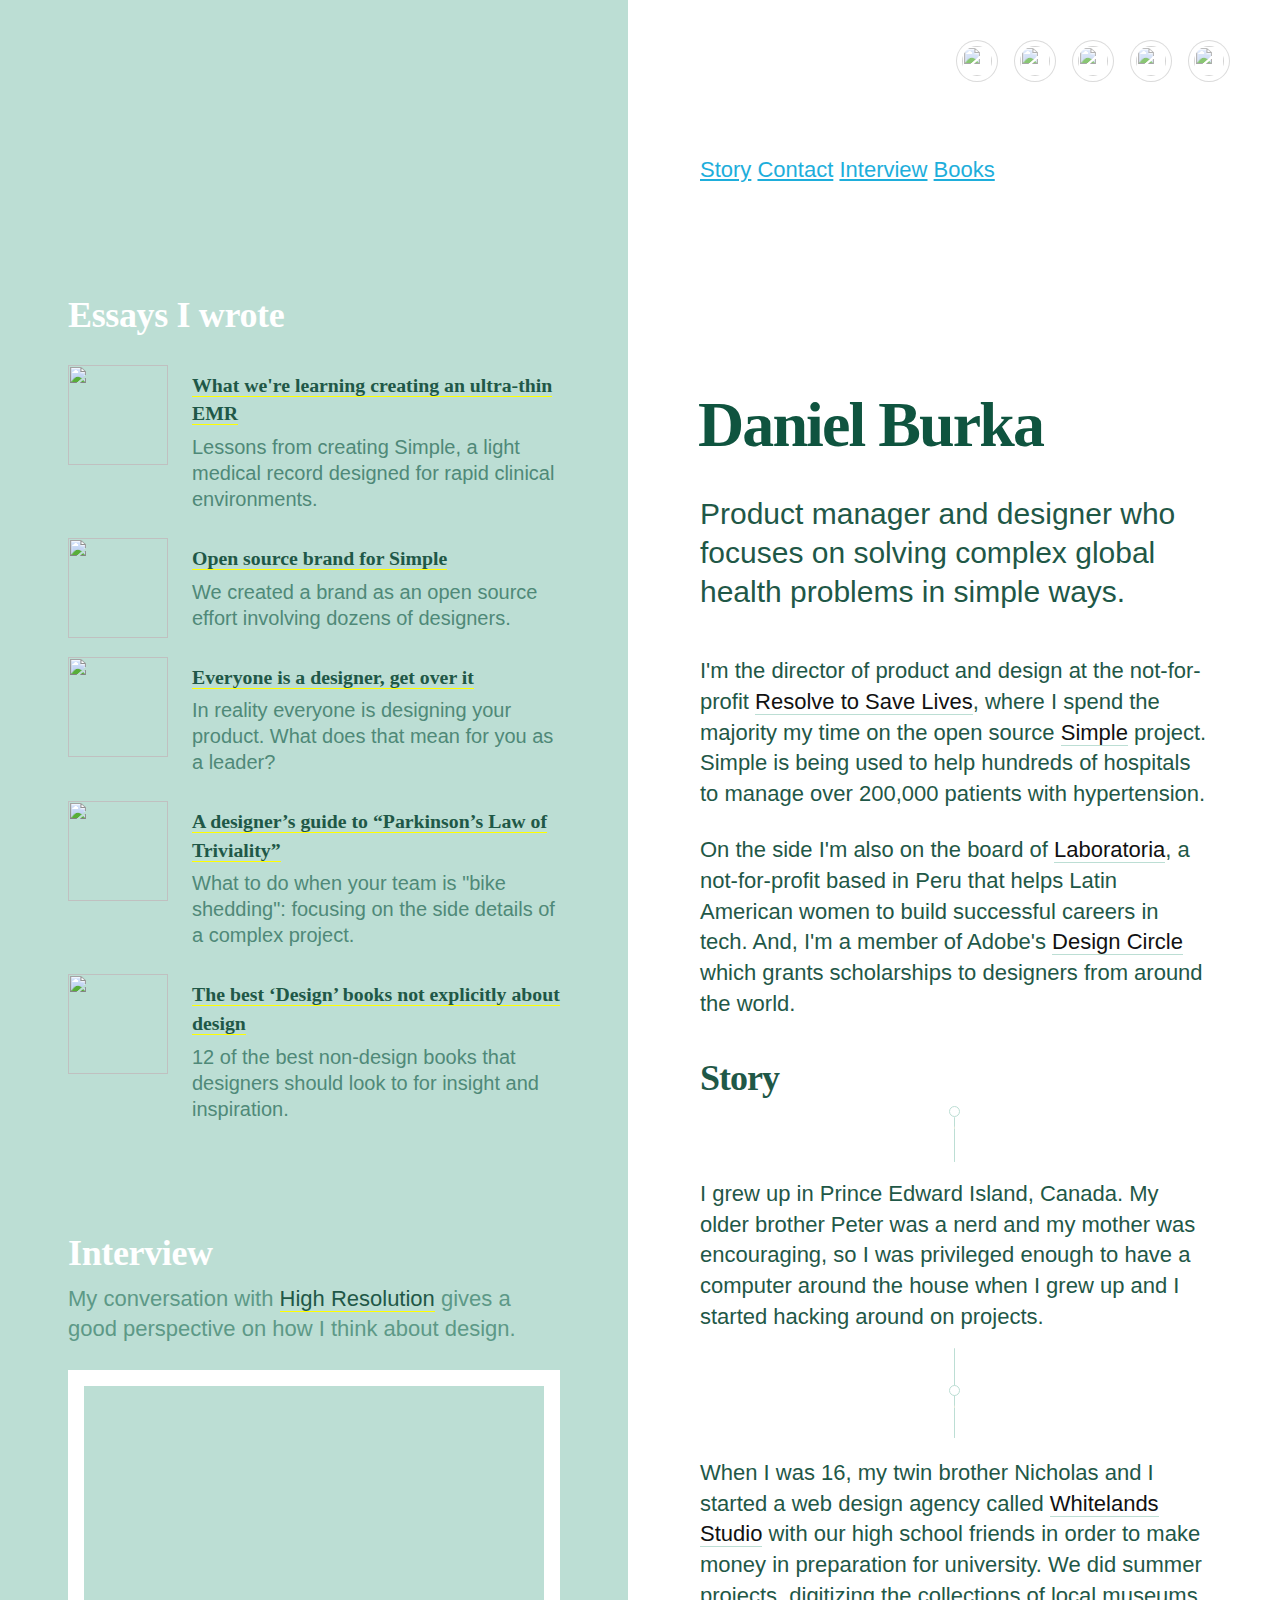
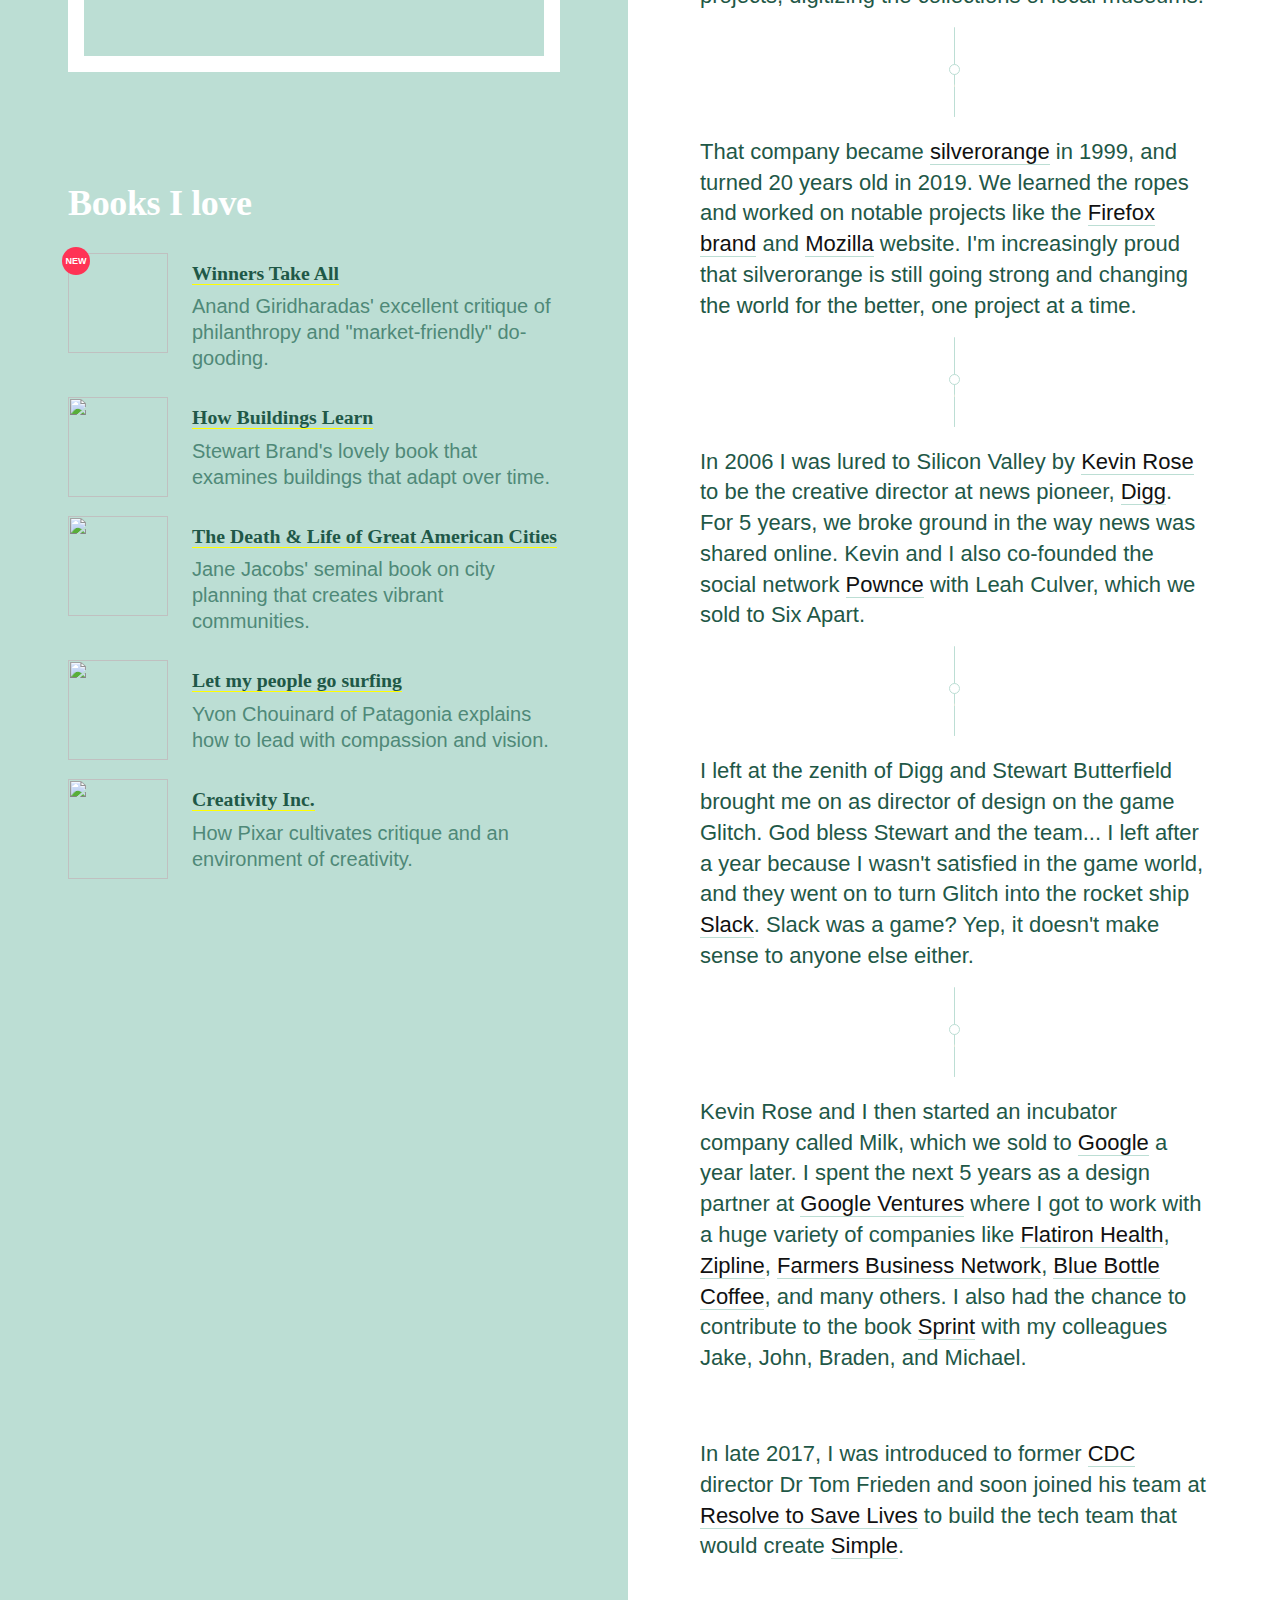
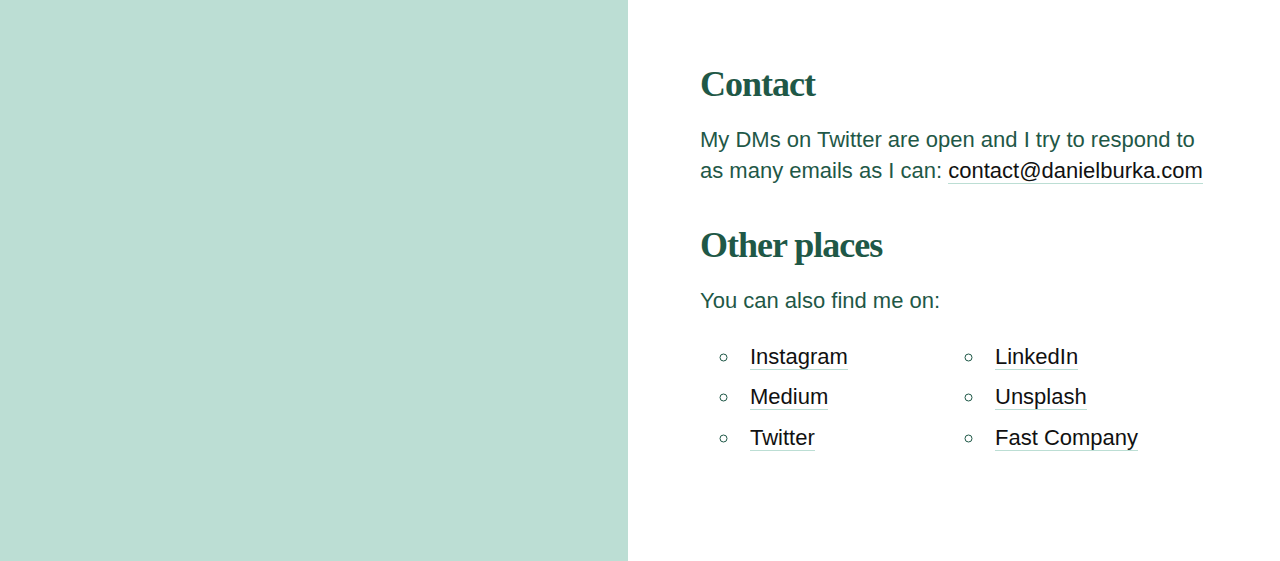
==== index.html @ e0f68275 "Site updated to 03d37ec" ====
<!doctype html>
<html>
<head>
  <!-- Google Analytics
  –––––––––––––––––––––––––––––––––––––––––––––––––– -->

  <!-- Basic Page Needs
  –––––––––––––––––––––––––––––––––––––––––––––––––– -->
  <meta charset="utf-8">
  <!-- Use the title from a page's frontmatter if it has one -->
  <title>Daniel Burka</title>
  <meta name="description" content="Daniel is a product manager and designer who focuses on solving complex global health problems in simple ways.">
  <meta name="author" content="Daniel Burka">

  <!-- Browser/Mobile Specific Metas
  –––––––––––––––––––––––––––––––––––––––––––––––––– -->
  <meta http-equiv="x-ua-compatible" content="ie=edge">
  <meta name="viewport" content="width=device-width, initial-scale=1">

  <!-- Open Graph Metas
  –––––––––––––––––––––––––––––––––––––––––––––––––– -->
  <meta property="og:url"                content="http://www.danielburka.com" />
  <meta property="og:type"               content="article" />
  <meta property="og:title"              content="Daniel Burka" />
  <meta property="og:description"        content="Daniel is a product manager and designer who focuses on solving complex global health problems in simple ways." />
  <meta property="og:image"              content="https://danielburka.com/images/social.jpg" />

  <!-- CSS
  –––––––––––––––––––––––––––––––––––––––––––––––––– -->
  <link href="stylesheets/site.css" rel="stylesheet" />

  <!-- FONT
  –––––––––––––––––––––––––––––––––––––––––––––––––– -->
  
  <!-- JS
  –––––––––––––––––––––––––––––––––––––––––––––––––– -->
  <!-- <script src="javascripts/site.js"></script> -->

  <!-- Favicon
  –––––––––––––––––––––––––––––––––––––––––––––––––– -->
  <link rel="icon" type="image/png" href="images/favicon.png">

</head>
<body>
<div class="wrapper">
    <div class="half">
        <div class="contents">
            
            <nav>
                <a href="#story" style="width: 220px;">Story</a>
                <a href="#contact" style="width: 310px;">Contact</a>
                <a href="#interview" style="width: 220px;">Interview</a>
                <a href="#books" style="width: 130px;">Books</a>
            </nav>
            
            <h1>Daniel Burka</h1>
            
            <p class="intro">Product manager and designer who focuses on solving complex global health problems in simple ways.</p>
            
            <p>I'm the director of product and design at the not-for-profit <a href="http://resolvetosavelives.org">Resolve to Save Lives</a>, where I spend the majority my time on the open source <a href="http://simple.org">Simple</a> project. Simple is being used to help hundreds of hospitals to manage over 200,000 patients with hypertension.</p>
            
            <p>On the side I'm also on the board of <a href="https://www.laboratoria.la/en">Laboratoria</a>, a not-for-profit based in Peru that helps Latin American women to build successful careers in tech. And, I'm a member of Adobe's <a href="https://xd.adobe.com/ideas/design-circle/">Design Circle</a> which grants scholarships to designers from around the world.</p>
            
            <h2 id="story">Story</h2>
            <p class="story first">I grew up in Prince Edward Island, Canada. My older brother Peter was a nerd and my mother was encouraging, so I was privileged enough to have a computer around the house when I grew up and I started hacking around on projects.</p>
            
            <p class="story">When I was 16, my twin brother Nicholas and I started a web design agency called <a href="http://whitelands.com">Whitelands Studio</a> with our high school friends in order to make money in preparation for university. We did summer projects, digitizing the collections of local museums.</p>
            
            <p class="story">That company became <a href="http://">silverorange</a> in 1999, and turned 20 years old in 2019. We learned the ropes and worked on notable projects like the <a href="https://hicksdesign.co.uk/journal/branding-firefox">Firefox brand</a> and <a href="http://mozilla.org">Mozilla</a> website. I'm increasingly proud that silverorange is still going strong and changing the world for the better, one project at a time.</p>

            <p class="story">In 2006 I was lured to Silicon Valley by <a href="http://kevinrose.com">Kevin Rose</a> to be the creative director at news pioneer, <a href="http://digg.com">Digg</a>. For 5 years, we broke ground in the way news was shared online. Kevin and I also co-founded the social network <a href="https://en.wikipedia.org/wiki/Pownce">Pownce</a> with Leah Culver, which we sold to Six Apart.</p>
            
            <p class="story">I left at the zenith of Digg and Stewart Butterfield brought me on as director of design on the game Glitch. God bless Stewart and the team... I left after a year because I wasn't satisfied in the game world, and they went on to turn Glitch into the rocket ship <a href="http://slack.com">Slack</a>. Slack was a game? Yep, it doesn't make sense to anyone else either.</p>
            
            <p class="story">Kevin Rose and I then started an incubator company called Milk, which we sold to <a href="http://google.com">Google</a> a year later. I spent the next 5 years as a design partner at <a href="http://gv.com">Google Ventures</a> where I got to work with a huge variety of companies like <a href="http://flatiron.com">Flatiron Health</a>, <a href="http://flyzipline.com">Zipline</a>, <a href="http://farmersbuisnessnetwork.com">Farmers Business Network</a>, <a href="http://bluebottle.com">Blue Bottle Coffee</a>, and many others. I also had the chance to contribute to the book <a href="https://www.amazon.com/Sprint-Solve-Problems-Test-Ideas/dp/1442397683">Sprint</a> with my colleagues Jake, John, Braden, and Michael.</p>
            
            <p>In late 2017, I was introduced to former <a href="http://cdc.gov">CDC</a> director Dr Tom Frieden and soon joined his team at <a href="http://resolvetosavelives.org">Resolve to Save Lives</a> to build the tech team that would create <a href="http://simple.org">Simple</a>.</p>
            
            <h2 id="contact">Contact</h2>
            <p>My DMs on Twitter are open and I try to respond to as many emails as I can: <a href="mailto:contact@danielburka.com">contact@danielburka.com</a></p>
            
            <h2 id="links">Other places</h2>
            <p>You can also find me on:</p>
            <ul style="column-count: 2;">
                <li><a href="http://instagram.com/dburka">Instagram</a></li>
                <li><a href="http://medium.com/@dburka">Medium</a></li>
                <li><a href="http://twitter.com/dburka">Twitter</a></li>
                <li><a href="https://www.linkedin.com/in/dburka/">LinkedIn</a></li>
                <li><a href="https://unsplash.com/@dburka">Unsplash</a></li>
                <li><a href="https://www.fastcompany.com/user/daniel-burka">Fast Company</a></li>
            </ul>
            
            <footer>
                <a href="http://twitter.com/dburka"><img src="images/twitter.png"></a>
                <a href="http://medium.com/@dburka"><img src="images/medium.png"></a>
                <a href="http://instagram.com/dburka"><img src="images/instagram.png"></a>
                <a href="mailto:contact@danielburka.com"><img src="images/email.png"></a>
                <a href="https://www.linkedin.com/in/dburka/"><img src="images/linkedin.png"></a>
            </footer>
        </div>
    </div>
    <div class="feature">
        <div class="feature-contents">
            <h3 id="essays">Essays I wrote</h3>
            <div class="reading">
                <a href="https://medium.com/simple-dot-org/what-we-are-learning-by-creating-an-ultra-thin-emr-d178e6bbdbd4">
                    <img src="images/reading-emr.jpg">
                    <strong>What we're learning creating an ultra-thin EMR</strong>
                    <span>Lessons from creating Simple, a light medical record designed for rapid clinical environments.</span>
                </a>
            </div>
            <div class="reading">
                <a href="https://medium.com/simple-dot-org/open-source-brand-design-for-simple-474f03a7fc15">
                    <img src="images/reading-simple-brand.jpg">
                    <strong>Open source brand for Simple</strong>
                    <span>We created a brand as an open source effort involving dozens of designers.</span>
                </a>
            </div>

            <div class="reading">
                <a href="https://library.gv.com/everyone-is-a-designer-get-over-it-501cc9a2f434?source=friends_link&sk=e4725d6d0e20da6e436920803e6ce214">
                    <img src="images/reading-everyone.jpg">
                    <strong>Everyone is a designer, get over it</strong>
                    <span>In reality everyone is designing your product. What does that mean for you as a leader?</span>
                </a>
            </div>
            
            <div class="reading">
                <a href="https://library.gv.com/a-designers-guide-to-parkinson-s-law-of-triviality-86484cb79526?source=friends_link&sk=04ee8b56d7b4cb466e88f0e4a78e2c65">
                    <img src="images/reading-parkinsons.jpg">
                    <strong>A designer’s guide to &ldquo;Parkinson’s Law of Triviality&rdquo;</strong>
                    <span>What to do when your team is "bike shedding": focusing on the side details of a complex project.</span>
                </a>
            </div>
            
            <div class="reading">
                <a href="https://medium.com/google-design/the-best-design-books-that-arent-explicitly-about-design-74fc96ce115e?source=friends_link&sk=406a8a8231e8090c2299e75dc10a70c0">
                    <img src="images/reading-books.jpg">
                    <strong>The best ‘Design’ books not explicitly about design</strong>
                    <span>12 of the best non-design books that designers should look to for insight and inspiration.</span>
                </a>
            </div>
            
            <h3 id="interview">Interview</h3>
            <p>My conversation with <a href="https://www.highresolution.design/">High Resolution</a> gives a good perspective on how I think about design.</p>
            <div class="videoWrapper">
            <iframe style="width: 100%;" src="https://www.youtube.com/embed/TeE6Tx_nO94" frameborder="0" allow="accelerometer; autoplay; encrypted-media; gyroscope; picture-in-picture" allowfullscreen></iframe>
            </div>
            
            <h3 id="books">Books I love</h3>
            
            <div class="reading">
                <a href="https://www.penguinrandomhouse.com/books/539747/winners-take-all-by-anand-giridharadas/">
                    <img src="images/reading-winners.jpg">
                    <strong>Winners Take All</strong>
                    <span>Anand Giridharadas' excellent critique of philanthropy and "market-friendly" do-gooding.</span>
                </a>
                <div class="new">NEW</div>
            </div>
            
            <div class="reading">
                <a href="https://en.wikipedia.org/wiki/How_Buildings_Learn">
                    <img src="images/reading-buildings.jpg">
                    <strong>How Buildings Learn</strong>
                    <span>Stewart Brand's lovely book that examines buildings that adapt over time.</span>
                </a>
            </div>
            
            <div class="reading">
                <a href="https://en.wikipedia.org/wiki/The_Death_and_Life_of_Great_American_Cities">
                    <img src="images/reading-cities.jpg">
                    <strong>The Death &amp; Life of Great American Cities</strong>
                    <span>Jane Jacobs' seminal book on city planning that creates vibrant communities.</span>
                </a>
            </div>
            
            <div class="reading">
                <a href="https://www.patagonia.com/product/let-my-people-go-surfing-revised-paperback-book/BK067.html">
                    <img src="images/reading-surfing.jpg">
                    <strong>Let my people go surfing</strong>
                    <span>Yvon Chouinard of Patagonia explains how to lead with compassion and vision.</span>
                </a>
            </div>
            
            <div class="reading">
                <a href="http://www.creativityincbook.com/about/">
                    <img src="images/reading-creativity.jpg">
                    <strong>Creativity Inc.</strong>
                    <span>How Pixar cultivates critique and an environment of creativity.</span>
                </a>
            </div>
            
        </div>
    </div>
</div>
</body>
</html>
---- stylesheets/site.css ----
@charset "UTF-8";
/*! normalize.css v3.0.2 | MIT License | git.io/normalize */
/**
 * 1. Set default font family to sans-serif.
 * 2. Prevent iOS text size adjust after orientation change, without disabling
 *    user zoom.
 */
html {
  font-family: sans-serif;
  /* 1 */
  -ms-text-size-adjust: 100%;
  /* 2 */
  -webkit-text-size-adjust: 100%;
  /* 2 */ }

/**
 * Remove default margin.
 */
body {
  margin: 0; }

/* HTML5 display definitions
   ========================================================================== */
/**
 * Correct `block` display not defined for any HTML5 element in IE 8/9.
 * Correct `block` display not defined for `details` or `summary` in IE 10/11
 * and Firefox.
 * Correct `block` display not defined for `main` in IE 11.
 */
article,
aside,
details,
figcaption,
figure,
footer,
header,
hgroup,
main,
menu,
nav,
section,
summary {
  display: block; }

/**
 * 1. Correct `inline-block` display not defined in IE 8/9.
 * 2. Normalize vertical alignment of `progress` in Chrome, Firefox, and Opera.
 */
audio,
canvas,
progress,
video {
  display: inline-block;
  /* 1 */
  vertical-align: baseline;
  /* 2 */ }

/**
 * Prevent modern browsers from displaying `audio` without controls.
 * Remove excess height in iOS 5 devices.
 */
audio:not([controls]) {
  display: none;
  height: 0; }

/**
 * Address `[hidden]` styling not present in IE 8/9/10.
 * Hide the `template` element in IE 8/9/11, Safari, and Firefox < 22.
 */
[hidden],
template {
  display: none; }

/* Links
   ========================================================================== */
/**
 * Remove the gray background color from active links in IE 10.
 */
a {
  background-color: transparent; }

/**
 * Improve readability when focused and also mouse hovered in all browsers.
 */
a:active,
a:hover {
  outline: 0; }

/* Text-level semantics
   ========================================================================== */
/**
 * Address styling not present in IE 8/9/10/11, Safari, and Chrome.
 */
abbr[title] {
  border-bottom: 1px dotted; }

/**
 * Address style set to `bolder` in Firefox 4+, Safari, and Chrome.
 */
b,
strong {
  font-weight: bold; }

/**
 * Address styling not present in Safari and Chrome.
 */
dfn {
  font-style: italic; }

/**
 * Address variable `h1` font-size and margin within `section` and `article`
 * contexts in Firefox 4+, Safari, and Chrome.
 */
h1 {
  font-size: 2em;
  margin: 0.67em 0; }

/**
 * Address styling not present in IE 8/9.
 */
mark {
  background: #ff0;
  color: #000; }

/**
 * Address inconsistent and variable font size in all browsers.
 */
small {
  font-size: 80%; }

/**
 * Prevent `sub` and `sup` affecting `line-height` in all browsers.
 */
sub,
sup {
  font-size: 75%;
  line-height: 0;
  position: relative;
  vertical-align: baseline; }

sup {
  top: -0.5em; }

sub {
  bottom: -0.25em; }

/* Embedded content
   ========================================================================== */
/**
 * Remove border when inside `a` element in IE 8/9/10.
 */
img {
  border: 0; }

/**
 * Correct overflow not hidden in IE 9/10/11.
 */
svg:not(:root) {
  overflow: hidden; }

/* Grouping content
   ========================================================================== */
/**
 * Address margin not present in IE 8/9 and Safari.
 */
figure {
  margin: 1em 40px; }

/**
 * Address differences between Firefox and other browsers.
 */
hr {
  -webkit-box-sizing: content-box;
          box-sizing: content-box;
  height: 0; }

/**
 * Contain overflow in all browsers.
 */
pre {
  overflow: auto; }

/**
 * Address odd `em`-unit font size rendering in all browsers.
 */
code,
kbd,
pre,
samp {
  font-family: monospace, monospace;
  font-size: 1em; }

/* Forms
   ========================================================================== */
/**
 * Known limitation: by default, Chrome and Safari on OS X allow very limited
 * styling of `select`, unless a `border` property is set.
 */
/**
 * 1. Correct color not being inherited.
 *    Known issue: affects color of disabled elements.
 * 2. Correct font properties not being inherited.
 * 3. Address margins set differently in Firefox 4+, Safari, and Chrome.
 */
button,
input,
optgroup,
select,
textarea {
  color: inherit;
  /* 1 */
  font: inherit;
  /* 2 */
  margin: 0;
  /* 3 */ }

/**
 * Address `overflow` set to `hidden` in IE 8/9/10/11.
 */
button {
  overflow: visible; }

/**
 * Address inconsistent `text-transform` inheritance for `button` and `select`.
 * All other form control elements do not inherit `text-transform` values.
 * Correct `button` style inheritance in Firefox, IE 8/9/10/11, and Opera.
 * Correct `select` style inheritance in Firefox.
 */
button,
select {
  text-transform: none; }

/**
 * 1. Avoid the WebKit bug in Android 4.0.* where (2) destroys native `audio`
 *    and `video` controls.
 * 2. Correct inability to style clickable `input` types in iOS.
 * 3. Improve usability and consistency of cursor style between image-type
 *    `input` and others.
 */
button,
html input[type="button"],
input[type="reset"],
input[type="submit"] {
  -webkit-appearance: button;
  /* 2 */
  cursor: pointer;
  /* 3 */ }

/**
 * Re-set default cursor for disabled elements.
 */
button[disabled],
html input[disabled] {
  cursor: default; }

/**
 * Remove inner padding and border in Firefox 4+.
 */
button::-moz-focus-inner,
input::-moz-focus-inner {
  border: 0;
  padding: 0; }

/**
 * Address Firefox 4+ setting `line-height` on `input` using `!important` in
 * the UA stylesheet.
 */
input {
  line-height: normal; }

/**
 * It's recommended that you don't attempt to style these elements.
 * Firefox's implementation doesn't respect box-sizing, padding, or width.
 *
 * 1. Address box sizing set to `content-box` in IE 8/9/10.
 * 2. Remove excess padding in IE 8/9/10.
 */
input[type="checkbox"],
input[type="radio"] {
  -webkit-box-sizing: border-box;
          box-sizing: border-box;
  /* 1 */
  padding: 0;
  /* 2 */ }

/**
 * Fix the cursor style for Chrome's increment/decrement buttons. For certain
 * `font-size` values of the `input`, it causes the cursor style of the
 * decrement button to change from `default` to `text`.
 */
input[type="number"]::-webkit-inner-spin-button,
input[type="number"]::-webkit-outer-spin-button {
  height: auto; }

/**
 * 1. Address `appearance` set to `searchfield` in Safari and Chrome.
 * 2. Address `box-sizing` set to `border-box` in Safari and Chrome
 *    (include `-moz` to future-proof).
 */
input[type="search"] {
  -webkit-appearance: textfield;
  /* 1 */
  -webkit-box-sizing: content-box;
  /* 2 */
  box-sizing: content-box; }

/**
 * Remove inner padding and search cancel button in Safari and Chrome on OS X.
 * Safari (but not Chrome) clips the cancel button when the search input has
 * padding (and `textfield` appearance).
 */
input[type="search"]::-webkit-search-cancel-button,
input[type="search"]::-webkit-search-decoration {
  -webkit-appearance: none; }

/**
 * Define consistent border, margin, and padding.
 */
fieldset {
  border: 1px solid #c0c0c0;
  margin: 0 2px;
  padding: 0.35em 0.625em 0.75em; }

/**
 * 1. Correct `color` not being inherited in IE 8/9/10/11.
 * 2. Remove padding so people aren't caught out if they zero out fieldsets.
 */
legend {
  border: 0;
  /* 1 */
  padding: 0;
  /* 2 */ }

/**
 * Remove default vertical scrollbar in IE 8/9/10/11.
 */
textarea {
  overflow: auto; }

/**
 * Don't inherit the `font-weight` (applied by a rule above).
 * NOTE: the default cannot safely be changed in Chrome and Safari on OS X.
 */
optgroup {
  font-weight: bold; }

/* Tables
   ========================================================================== */
/**
 * Remove most spacing between table cells.
 */
table {
  border-collapse: collapse;
  border-spacing: 0; }

td,
th {
  padding: 0; }

/*
* Skeleton V2.0.4
* Copyright 2014, Dave Gamache
* www.getskeleton.com
* Free to use under the MIT license.
* http://www.opensource.org/licenses/mit-license.php
* 12/29/2014
*/
/* Table of contents
––––––––––––––––––––––––––––––––––––––––––––––––––
- Grid
- Base Styles
- Typography
- Links
- Buttons
- Forms
- Lists
- Code
- Tables
- Spacing
- Utilities
- Clearing
- Media Queries
*/
/* Grid
–––––––––––––––––––––––––––––––––––––––––––––––––– */
.container {
  position: relative;
  width: 100%;
  max-width: 960px;
  margin: 0 auto;
  padding: 0 20px;
  -webkit-box-sizing: border-box;
          box-sizing: border-box; }

.column,
.columns {
  width: 100%;
  float: left;
  -webkit-box-sizing: border-box;
          box-sizing: border-box; }

/* For devices larger than 400px */
@media (min-width: 400px) {
  .container {
    width: 85%;
    padding: 0; } }
/* For devices larger than 550px */
@media (min-width: 550px) {
  .container {
    width: 80%; }

  .column,
  .columns {
    margin-left: 4%; }

  .column:first-child,
  .columns:first-child {
    margin-left: 0; }

  .one.column,
  .one.columns {
    width: 4.66666666667%; }

  .two.columns {
    width: 13.3333333333%; }

  .three.columns {
    width: 22%; }

  .four.columns {
    width: 30.6666666667%; }

  .five.columns {
    width: 39.3333333333%; }

  .six.columns {
    width: 48%; }

  .seven.columns {
    width: 56.6666666667%; }

  .eight.columns {
    width: 65.3333333333%; }

  .nine.columns {
    width: 74.0%; }

  .ten.columns {
    width: 82.6666666667%; }

  .eleven.columns {
    width: 91.3333333333%; }

  .twelve.columns {
    width: 100%;
    margin-left: 0; }

  .one-third.column {
    width: 30.6666666667%; }

  .two-thirds.column {
    width: 65.3333333333%; }

  .one-half.column {
    width: 48%; }

  /* Offsets */
  .offset-by-one.column,
  .offset-by-one.columns {
    margin-left: 8.66666666667%; }

  .offset-by-two.column,
  .offset-by-two.columns {
    margin-left: 17.3333333333%; }

  .offset-by-three.column,
  .offset-by-three.columns {
    margin-left: 26%; }

  .offset-by-four.column,
  .offset-by-four.columns {
    margin-left: 34.6666666667%; }

  .offset-by-five.column,
  .offset-by-five.columns {
    margin-left: 43.3333333333%; }

  .offset-by-six.column,
  .offset-by-six.columns {
    margin-left: 52%; }

  .offset-by-seven.column,
  .offset-by-seven.columns {
    margin-left: 60.6666666667%; }

  .offset-by-eight.column,
  .offset-by-eight.columns {
    margin-left: 69.3333333333%; }

  .offset-by-nine.column,
  .offset-by-nine.columns {
    margin-left: 78.0%; }

  .offset-by-ten.column,
  .offset-by-ten.columns {
    margin-left: 86.6666666667%; }

  .offset-by-eleven.column,
  .offset-by-eleven.columns {
    margin-left: 95.3333333333%; }

  .offset-by-one-third.column,
  .offset-by-one-third.columns {
    margin-left: 34.6666666667%; }

  .offset-by-two-thirds.column,
  .offset-by-two-thirds.columns {
    margin-left: 69.3333333333%; }

  .offset-by-one-half.column,
  .offset-by-one-half.columns {
    margin-left: 52%; } }
/* Base Styles
–––––––––––––––––––––––––––––––––––––––––––––––––– */
/* NOTE
html is set to 62.5% so that all the REM measurements throughout Skeleton
are based on 10px sizing. So basically 1.5rem = 15px :) */
html {
  font-size: 62.5%; }

body {
  font-size: 1.5em;
  /* currently ems cause chrome bug misinterpreting rems on body element */
  line-height: 1.6;
  font-weight: 200;
  font-family: "Metropolis", "Helvetica Neue", Helvetica, Arial, sans-serif;
  color: #222; }

/* Typography
–––––––––––––––––––––––––––––––––––––––––––––––––– */
h1, h2, h3, h4, h5, h6 {
  margin-top: 0;
  margin-bottom: 2rem;
  font-weight: 300; }

h1 {
  font-size: 4.0rem;
  line-height: 1.2;
  letter-spacing: -.1rem; }

h2 {
  font-size: 3.6rem;
  line-height: 1.25;
  letter-spacing: -.1rem; }

h3 {
  font-size: 3.0rem;
  line-height: 1.3;
  letter-spacing: -.1rem; }

h4 {
  font-size: 2.4rem;
  line-height: 1.35;
  letter-spacing: -.08rem; }

h5 {
  font-size: 1.8rem;
  line-height: 1.5;
  letter-spacing: -.05rem; }

h6 {
  font-size: 1.5rem;
  line-height: 1.6;
  letter-spacing: 0; }

/* Larger than phablet */
@media (min-width: 550px) {
  h1 {
    font-size: 5.0rem; }

  h2 {
    font-size: 4.2rem; }

  h3 {
    font-size: 3.6rem; }

  h4 {
    font-size: 3.0rem; }

  h5 {
    font-size: 2.4rem; }

  h6 {
    font-size: 1.5rem; } }
p {
  margin-top: 0; }

/* Links
–––––––––––––––––––––––––––––––––––––––––––––––––– */
a {
  color: #1EAEDB; }

a:hover {
  color: #0FA0CE; }

/* Buttons
–––––––––––––––––––––––––––––––––––––––––––––––––– */
.button,
button,
input[type="submit"],
input[type="reset"],
input[type="button"] {
  display: inline-block;
  height: 38px;
  padding: 0 30px;
  color: #555;
  text-align: center;
  font-size: 11px;
  font-weight: 600;
  line-height: 38px;
  letter-spacing: .1rem;
  text-transform: uppercase;
  text-decoration: none;
  white-space: nowrap;
  background-color: transparent;
  border-radius: 4px;
  border: 1px solid #bbb;
  cursor: pointer;
  -webkit-box-sizing: border-box;
          box-sizing: border-box; }

.button:hover,
button:hover,
input[type="submit"]:hover,
input[type="reset"]:hover,
input[type="button"]:hover,
.button:focus,
button:focus,
input[type="submit"]:focus,
input[type="reset"]:focus,
input[type="button"]:focus {
  color: #333;
  border-color: #888;
  outline: 0; }

.button.button-primary,
button.button-primary,
input[type="submit"].button-primary,
input[type="reset"].button-primary,
input[type="button"].button-primary {
  color: #FFF;
  background-color: #33C3F0;
  border-color: #33C3F0; }

.button.button-primary:hover,
button.button-primary:hover,
input[type="submit"].button-primary:hover,
input[type="reset"].button-primary:hover,
input[type="button"].button-primary:hover,
.button.button-primary:focus,
button.button-primary:focus,
input[type="submit"].button-primary:focus,
input[type="reset"].button-primary:focus,
input[type="button"].button-primary:focus {
  color: #FFF;
  background-color: #1EAEDB;
  border-color: #1EAEDB; }

/* Forms
–––––––––––––––––––––––––––––––––––––––––––––––––– */
input[type="email"],
input[type="number"],
input[type="search"],
input[type="text"],
input[type="tel"],
input[type="url"],
input[type="password"],
textarea,
select {
  height: 38px;
  padding: 6px 10px;
  /* The 6px vertically centers text on FF, ignored by Webkit */
  background-color: #fff;
  border: 1px solid #D1D1D1;
  border-radius: 4px;
  -webkit-box-shadow: none;
          box-shadow: none;
  -webkit-box-sizing: border-box;
          box-sizing: border-box; }

/* Removes awkward default styles on some inputs for iOS */
input[type="email"],
input[type="number"],
input[type="search"],
input[type="text"],
input[type="tel"],
input[type="url"],
input[type="password"],
textarea {
  -webkit-appearance: none;
  -moz-appearance: none;
  appearance: none; }

textarea {
  min-height: 65px;
  padding-top: 6px;
  padding-bottom: 6px; }

input[type="email"]:focus,
input[type="number"]:focus,
input[type="search"]:focus,
input[type="text"]:focus,
input[type="tel"]:focus,
input[type="url"]:focus,
input[type="password"]:focus,
textarea:focus,
select:focus {
  border: 1px solid #33C3F0;
  outline: 0; }

label,
legend {
  display: block;
  margin-bottom: .5rem;
  font-weight: 600; }

fieldset {
  padding: 0;
  border-width: 0; }

input[type="checkbox"],
input[type="radio"] {
  display: inline; }

label > .label-body {
  display: inline-block;
  margin-left: .5rem;
  font-weight: normal; }

/* Lists
–––––––––––––––––––––––––––––––––––––––––––––––––– */
ul {
  list-style: circle; }

li {
  margin: 0 0 1rem 0;
  padding: 0 0 0 10px; }

/* Code
–––––––––––––––––––––––––––––––––––––––––––––––––– */
code {
  padding: .2rem .5rem;
  margin: 0 .2rem;
  font-size: 90%;
  white-space: nowrap;
  background: #F1F1F1;
  border: 1px solid #E1E1E1;
  border-radius: 4px; }

pre > code {
  display: block;
  padding: 1rem 1.5rem;
  white-space: pre; }

/* Tables
–––––––––––––––––––––––––––––––––––––––––––––––––– */
th,
td {
  padding: 12px 15px;
  text-align: left;
  border-bottom: 1px solid #E1E1E1; }

th:first-child,
td:first-child {
  padding-left: 0; }

th:last-child,
td:last-child {
  padding-right: 0; }

/* Spacing
–––––––––––––––––––––––––––––––––––––––––––––––––– */
button,
.button {
  margin-bottom: 1rem; }

input,
textarea,
select,
fieldset {
  margin-bottom: 1.5rem; }

pre,
blockquote,
dl,
figure,
table,
p,
ul,
ol,
form {
  margin-bottom: 2.5rem; }

/* Utilities
–––––––––––––––––––––––––––––––––––––––––––––––––– */
.u-full-width {
  width: 100%;
  -webkit-box-sizing: border-box;
          box-sizing: border-box; }

.u-max-full-width {
  max-width: 100%;
  -webkit-box-sizing: border-box;
          box-sizing: border-box; }

.u-pull-right {
  float: right; }

.u-pull-left {
  float: left; }

/* Misc
–––––––––––––––––––––––––––––––––––––––––––––––––– */
hr {
  margin-top: 3rem;
  margin-bottom: 3.5rem;
  border-width: 0;
  border-top: 1px solid #E1E1E1; }

/* Clearing
–––––––––––––––––––––––––––––––––––––––––––––––––– */
/* Self Clearing Goodness */
.container:after,
.row:after,
.u-cf {
  content: "";
  display: table;
  clear: both; }

/* Media Queries
–––––––––––––––––––––––––––––––––––––––––––––––––– */
/*
Note: The best way to structure the use of media queries is to create the queries
near the relevant code. For example, if you wanted to change the styles for buttons
on small devices, paste the mobile query code up in the buttons section and style it
there.
*/
/* Larger than mobile */
/* Larger than phablet (also point when grid becomes active) */
/* Larger than tablet */
/* Larger than desktop */
/* Larger than Desktop HD */
@font-face {
  font-family: AbhayaLibre;
  src: url(fonts/AbhayaLibre-Regular-webfont.woff);
  font-weight: 100; }
@font-face {
  font-family: AbhayaLibre;
  src: url(fonts/AbhayaLibre-SemiBold-webfont.woff);
  font-weight: 300; }
@font-face {
  font-family: National;
  src: url(fonts/National-Book.otf);
  font-weight: 300; }
@font-face {
  font-family: National;
  src: url(fonts/National-Semibold.otf);
  font-weight: 600; }
body {
  font-size: 20px;
  font-family: AbhayaLibre, Garamond, Georgia, sans-serif;
  color: #1F5847; }

p a,
p a:visited,
li a,
li a:visited {
  color: #111;
  text-decoration: none;
  border-bottom: 1px solid #BCDED4;
  font-weight: 300;
  -webkit-transition: border 0.6s;
  transition: border 0.6s; }

p a:hover,
p a:active,
li a:hover,
li a:active {
  border-color: #000;
  color: #000; }

h1 {
  font-size: 48px;
  font-family: National;
  font-weight: 600;
  letter-spacing: -0.03em;
  color: #0F543F;
  margin-top: 160px; }

b.subtitle {
  color: #c82502;
  font-family: National;
  font-weight: 300; }

h2 {
  font-size: 36px;
  font-weight: 600;
  margin: 1em 0 0.5em 0;
  font-family: National; }

h3 {
  font-size: 24px;
  margin-bottom: 0.2em;
  font-weight: 600;
  margin-top: 2em;
  font-family: National; }

h4 {
  font-size: 14px;
  font-weight: 300;
  margin: 2em 0 0.5em 0;
  color: #999; }

p, li {
  margin-top: 0;
  line-height: 1.4;
  font-weight: 100; }

.intro {
  font-size: 24px;
  font-weight: 100;
  line-height: 1.2em;
  margin-top: 1em;
  margin-bottom: 1.5em;
  clear: left; }

.half {
  position: relative;
  left: 0;
  padding-top: 20px; }

.contents {
  padding: 20px; }

.small {
  font-size: 12px; }

footer {
  position: absolute;
  top: 20px;
  right: 20px; }

footer a img {
  width: 30px;
  height: 30px;
  opacity: 0.7;
  margin-right: 10px;
  -webkit-transition: opacity 1s, border-color 1s;
  transition: opacity 1s, border-color 1s;
  border: 1px solid rgba(0, 0, 0, 0.2);
  border-radius: 100px;
  padding: 5px;
  background: #fff; }

footer a:hover img {
  opacity: 1;
  border-color: #333; }

.features img {
  width: 90px;
  height: 90px;
  margin-right: 5px;
  border: 4px solid #fff; }

.feature {
  padding: 20px 20px 100px 20px;
  background: #BCDED4; }
  .feature h3 {
    color: #fff;
    font-size: 36px; }
  .feature p {
    color: #5D9987; }
  .feature .reading a strong,
  .feature p a {
    color: #1F5847;
    text-decoration: none;
    border-bottom: 1px solid yellow;
    -webkit-transition: border 0.6s;
    transition: border 0.6s; }
  .feature .reading a:hover strong,
  .feature a:hover {
    border-bottom-color: #fff; }

.videoWrapper {
  position: relative;
  padding-bottom: 56.25%;
  /* 16:9 */
  padding-top: 25px;
  height: 0; }

.videoWrapper iframe {
  position: absolute;
  top: 0;
  left: 0;
  width: 100%;
  height: 100%;
  border: 16px solid #fff;
  -webkit-box-sizing: border-box;
          box-sizing: border-box; }

.reading {
  position: relative;
  padding-top: 16px;
  margin: 16px 0;
  min-height: 80px;
  line-height: 1.3;
  clear: both; }
  .reading a {
    text-decoration: none; }
  .reading a strong {
    font-weight: normal;
    font-family: National;
    font-weight: 600;
    color: #1F5847;
    font-size: 22px; }
  .reading a span {
    color: #4F8978;
    font-size: 20px;
    display: block;
    line-height: 1.3;
    padding-top: 6px; }
  .reading img {
    float: right;
    margin: 0 0 20px 20px;
    height: 100px;
    width: 100px; }

hr {
  margin: 48px; }

/* For large devices */
@media (min-width: 1000px) {
  body {
    font-size: 22px; }

  h1 {
    font-size: 64px;
    margin-top: 200px;
    margin-left: -2px; }

  .intro {
    font-size: 30px;
    padding-top: 0;
    line-height: 1.3; }

  .wrapper {
    display: -webkit-box;
    display: -ms-flexbox;
    display: flex;
    -webkit-box-orient: horizontal;
    -webkit-box-direction: reverse;
        -ms-flex-direction: row-reverse;
            flex-direction: row-reverse;
    -ms-flex-wrap: wrap;
        flex-wrap: wrap;
    width: 100%;
    height: 100%; }

  .half {
    -webkit-box-orient: vertical;
    -webkit-box-direction: normal;
        -ms-flex-direction: column;
            flex-direction: column;
    -ms-flex-preferred-size: 100%;
        flex-basis: 100%;
    -webkit-box-flex: 1;
        -ms-flex: 1;
            flex: 1;
    padding: 32px;
    border-top: none;
    display: table-cell; }

  .feature {
    display: table-cell;
    -webkit-box-orient: vertical;
    -webkit-box-direction: normal;
        -ms-flex-direction: column;
            flex-direction: column;
    -ms-flex-preferred-size: 100%;
        flex-basis: 100%;
    -webkit-box-flex: 1;
        -ms-flex: 1;
            flex: 1; }

  .feature-contents {
    padding: 164px 48px 124px 48px; }

  .story {
    padding: 60px 0 40px 0;
    position: relative; }

  .story:after {
    content: ".";
    color: #fff;
    width: 9px;
    height: 9px;
    position: absolute;
    border-radius: 100px;
    border: 1px solid #BCDED4;
    background: #fff;
    top: -13px;
    left: 50%;
    margin-left: -5px; }

  .story:before {
    content: ".";
    color: #fff;
    width: 1px;
    height: 90px;
    position: absolute;
    border-radius: 100px;
    background: #BCDED4;
    top: -50px;
    left: 50%; }

  .story.first:before {
    height: 45px;
    top: -2px; }

  .reading {
    padding-left: 124px; }
    .reading a strong {
      font-size: 90%; }
    .reading img {
      float: none;
      margin: 0;
      position: absolute;
      left: 0;
      top: 10px;
      -webkit-transition: all 0.1s;
      transition: all 0.1s; }
    .reading a:hover img {
      -webkit-transform: scale(1.05);
              transform: scale(1.05); }
    .reading .new {
      position: absolute;
      top: 4px;
      left: -6px;
      color: #fff;
      background: #FF3355;
      font-family: National, sans-serif;
      font-weight: bold;
      width: 28px;
      height: 28px;
      line-height: 28px;
      text-align: center;
      font-size: 9px;
      border-radius: 100px; }

  #contact {
    margin-top: 100px; }

  h3 {
    font-size: 32px;
    letter-spacing: -0.01em;
    padding-top: 36px; }

  nav {
    padding-top: 80px; }

  nav a.link,
  nav span {
    padding: 5px 10px 0 10px; }

  .contents {
    padding: 40px;
    max-width: 600px; }

  .languages {
    top: 10px;
    right: 10px;
    border: none;
    background: none; }

  .features img {
    width: 150px;
    height: 150px;
    margin: 20px 20px 0 0; }

  footer {
    top: 40px;
    right: 40px; } }
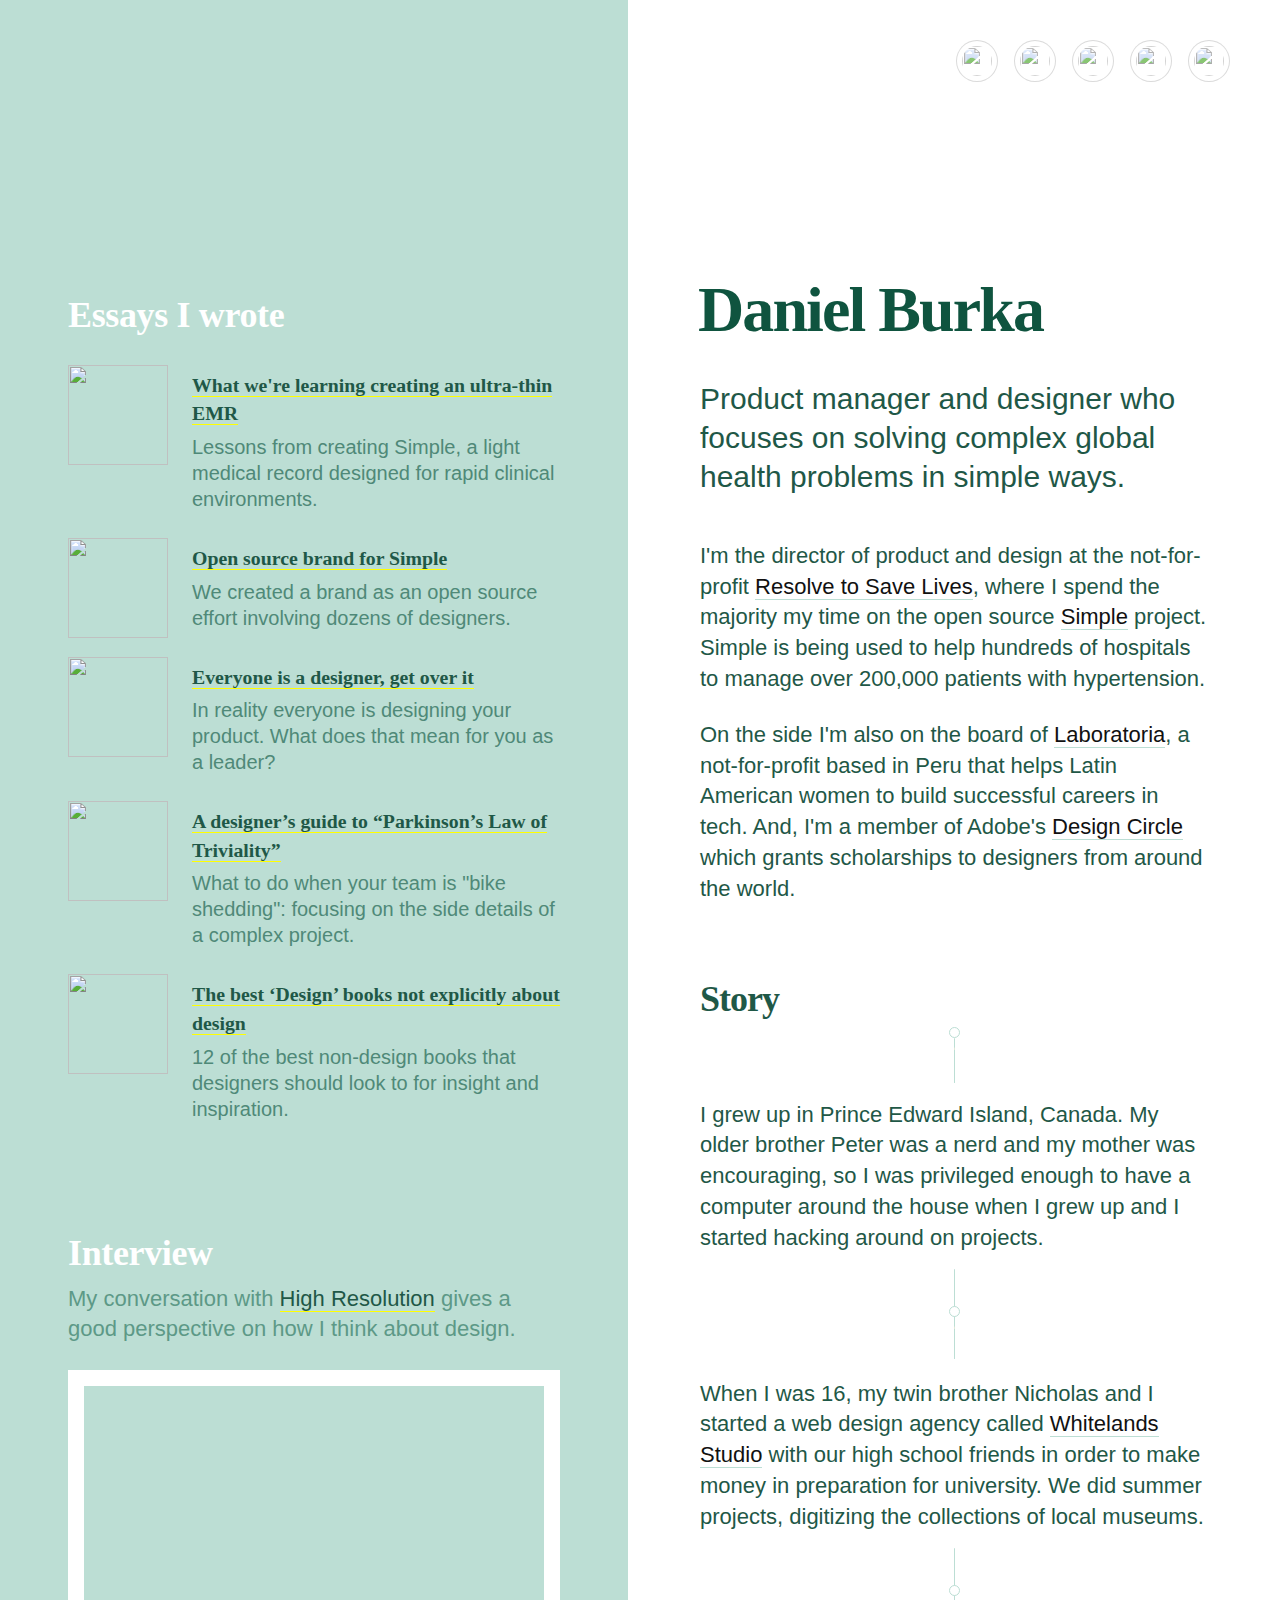
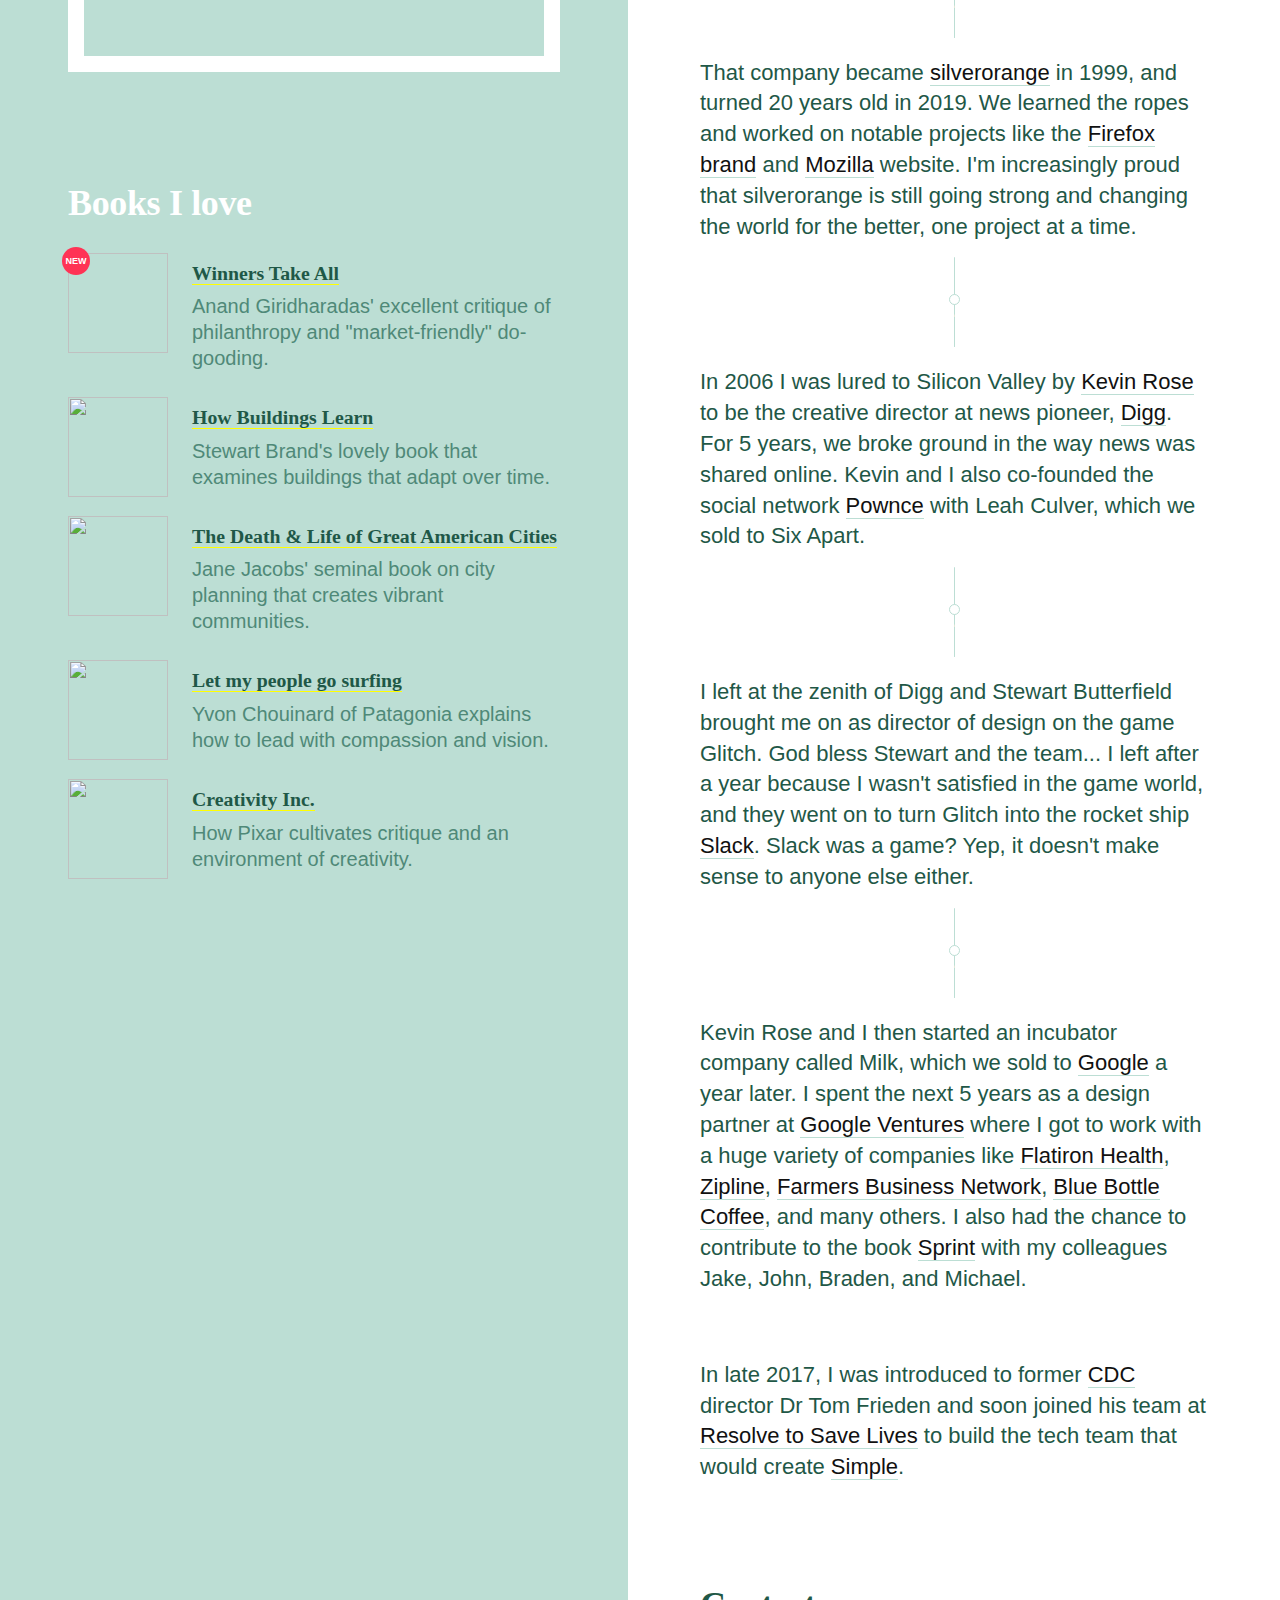
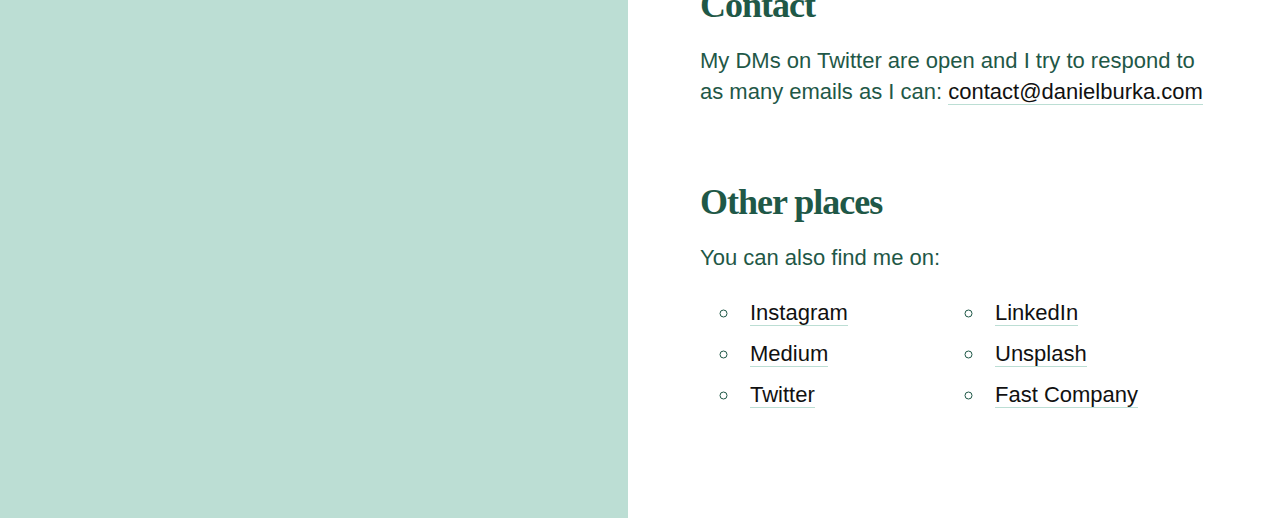
==== commit fcf8bcef: "Site updated to 59f1a79" ====
--- a/index.html
+++ b/index.html
@@ -53,7 +53,7 @@
                 <a href="#books" style="width: 130px;">Books</a>
             </nav>
             
-            <h1>Daniel Burka</h1>
+            <h1>Daniel <span>Burka</span></h1>
             
             <p class="intro">Product manager and designer who focuses on solving complex global health problems in simple ways.</p>
             
--- a/stylesheets/site.css
+++ b/stylesheets/site.css
@@ -866,10 +866,15 @@
   font-family: National;
   src: url(fonts/National-Semibold.otf);
   font-weight: 600; }
+html {
+  scroll-behavior: smooth; }
+
 body {
   font-size: 20px;
   font-family: AbhayaLibre, Garamond, Georgia, sans-serif;
-  color: #1F5847; }
+  color: #1F5847;
+  background: url(../images/back.png) no-repeat 100% -500px;
+  background-size: 1000px; }
 
 p a,
 p a:visited,
@@ -895,7 +900,13 @@
   font-weight: 600;
   letter-spacing: -0.03em;
   color: #0F543F;
-  margin-top: 160px; }
+  margin-top: 280px;
+  margin-left: -2px; }
+  h1 span {
+    display: block;
+    font-size: 100px;
+    margin-top: -24px;
+    margin-left: -5px; }
 
 b.subtitle {
   color: #c82502;
@@ -905,7 +916,7 @@
 h2 {
   font-size: 36px;
   font-weight: 600;
-  margin: 1em 0 0.5em 0;
+  margin: 2em 0 0.5em 0;
   font-family: National; }
 
 h3 {
@@ -953,24 +964,41 @@
 footer a img {
   width: 30px;
   height: 30px;
-  opacity: 0.7;
   margin-right: 10px;
   -webkit-transition: opacity 1s, border-color 1s;
   transition: opacity 1s, border-color 1s;
-  border: 1px solid rgba(0, 0, 0, 0.2);
   border-radius: 100px;
   padding: 5px;
   background: #fff; }
-
-footer a:hover img {
-  opacity: 1;
-  border-color: #333; }
 
 .features img {
   width: 90px;
   height: 90px;
   margin-right: 5px;
   border: 4px solid #fff; }
+
+nav {
+  text-align: right;
+  padding-top: 100px; }
+
+nav a {
+  display: block;
+  padding: 8px 0;
+  font-family: National, sans-serif;
+  font-weight: bold;
+  color: #1F5847;
+  text-decoration: none;
+  border-bottom: 1px solid yellow;
+  -webkit-transition: border 0.6s;
+  transition: border 0.6s;
+  float: right;
+  clear: both;
+  padding-right: 12px;
+  margin-right: 8px; }
+
+nav a:hover {
+  border-bottom-color: #fff;
+  color: #000; }
 
 .feature {
   padding: 20px 20px 100px 20px;
@@ -1041,12 +1069,21 @@
 /* For large devices */
 @media (min-width: 1000px) {
   body {
-    font-size: 22px; }
+    font-size: 22px;
+    background: none; }
+
+  nav {
+    display: none; }
 
   h1 {
     font-size: 64px;
     margin-top: 200px;
     margin-left: -2px; }
+    h1 span {
+      display: inline;
+      font-size: inherit;
+      margin-top: 0;
+      margin-left: 0; }
 
   .intro {
     font-size: 30px;
@@ -1126,6 +1163,14 @@
   .story.first:before {
     height: 45px;
     top: -2px; }
+
+  footer a img {
+    opacity: 0.7;
+    border: 1px solid rgba(0, 0, 0, 0.2); }
+
+  footer a:hover img {
+    opacity: 1;
+    border-color: #333; }
 
   .reading {
     padding-left: 124px; }
@@ -1165,13 +1210,6 @@
     letter-spacing: -0.01em;
     padding-top: 36px; }
 
-  nav {
-    padding-top: 80px; }
-
-  nav a.link,
-  nav span {
-    padding: 5px 10px 0 10px; }
-
   .contents {
     padding: 40px;
     max-width: 600px; }
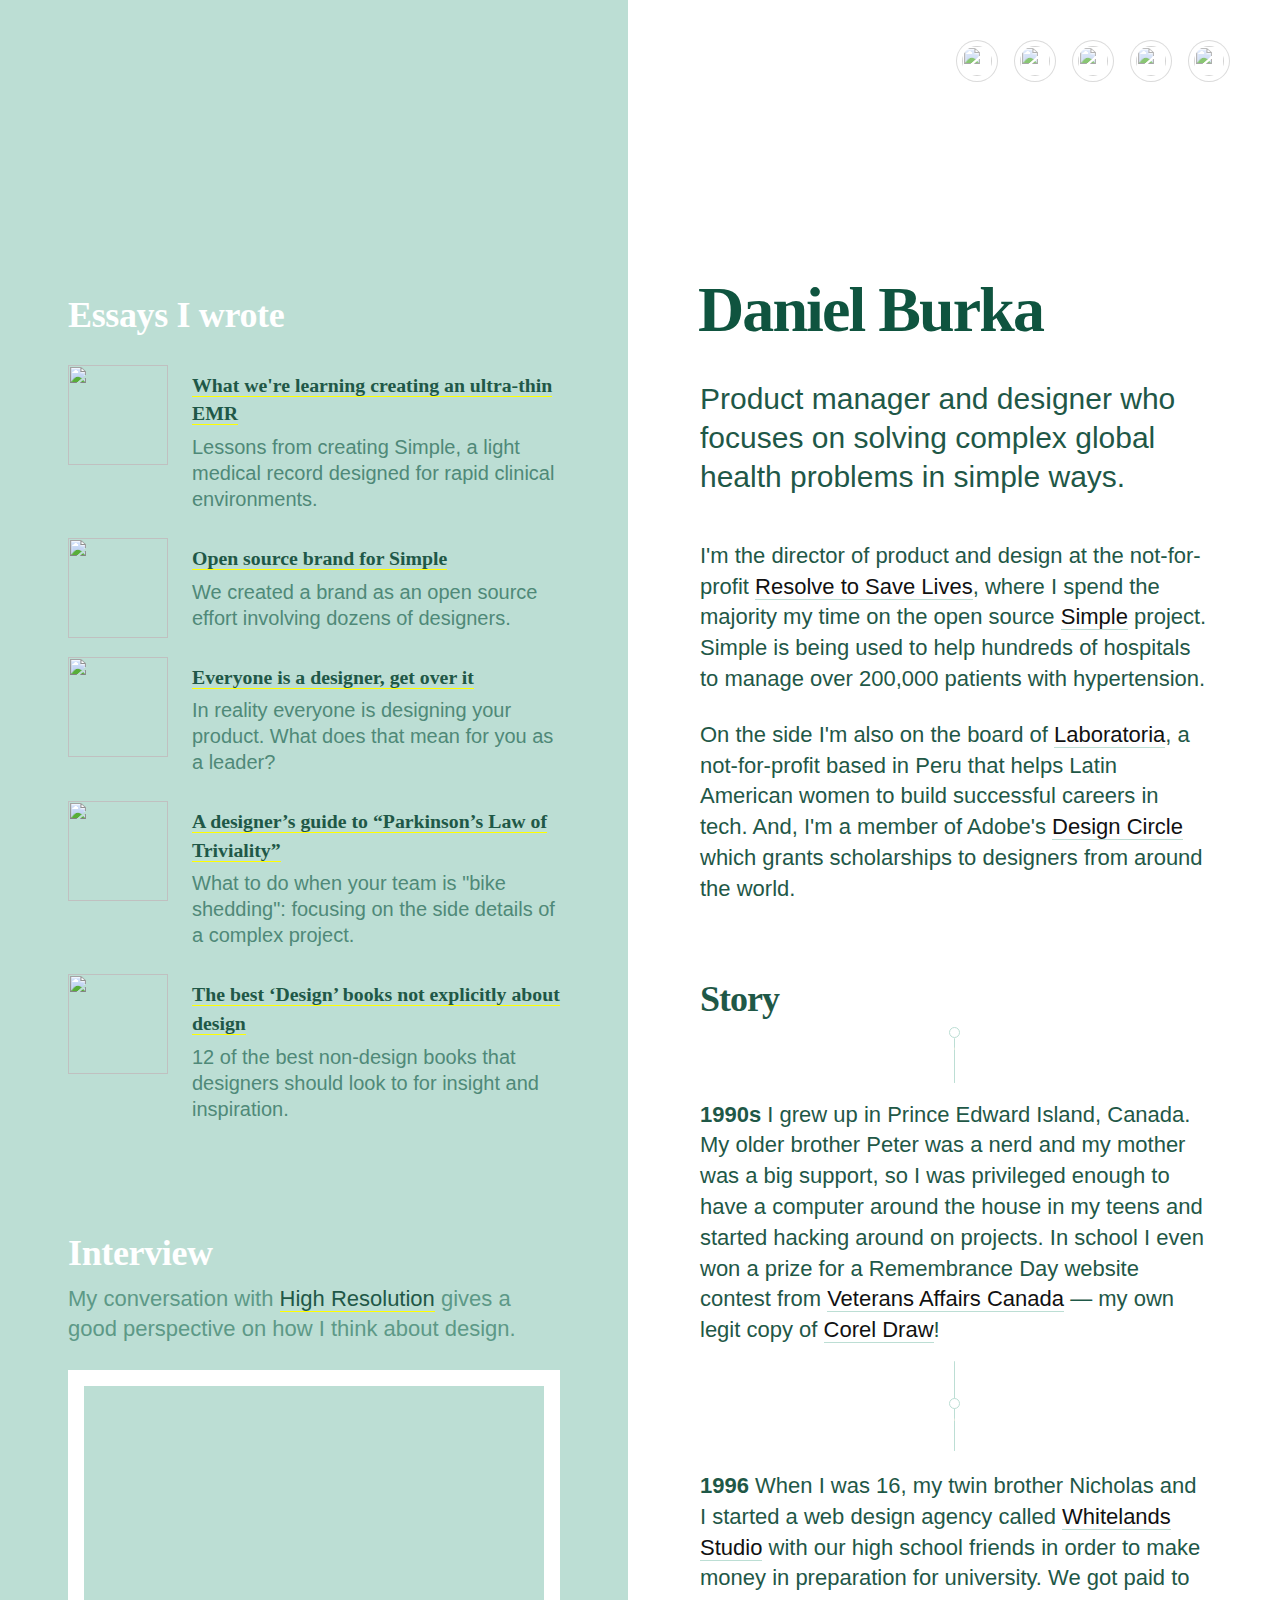
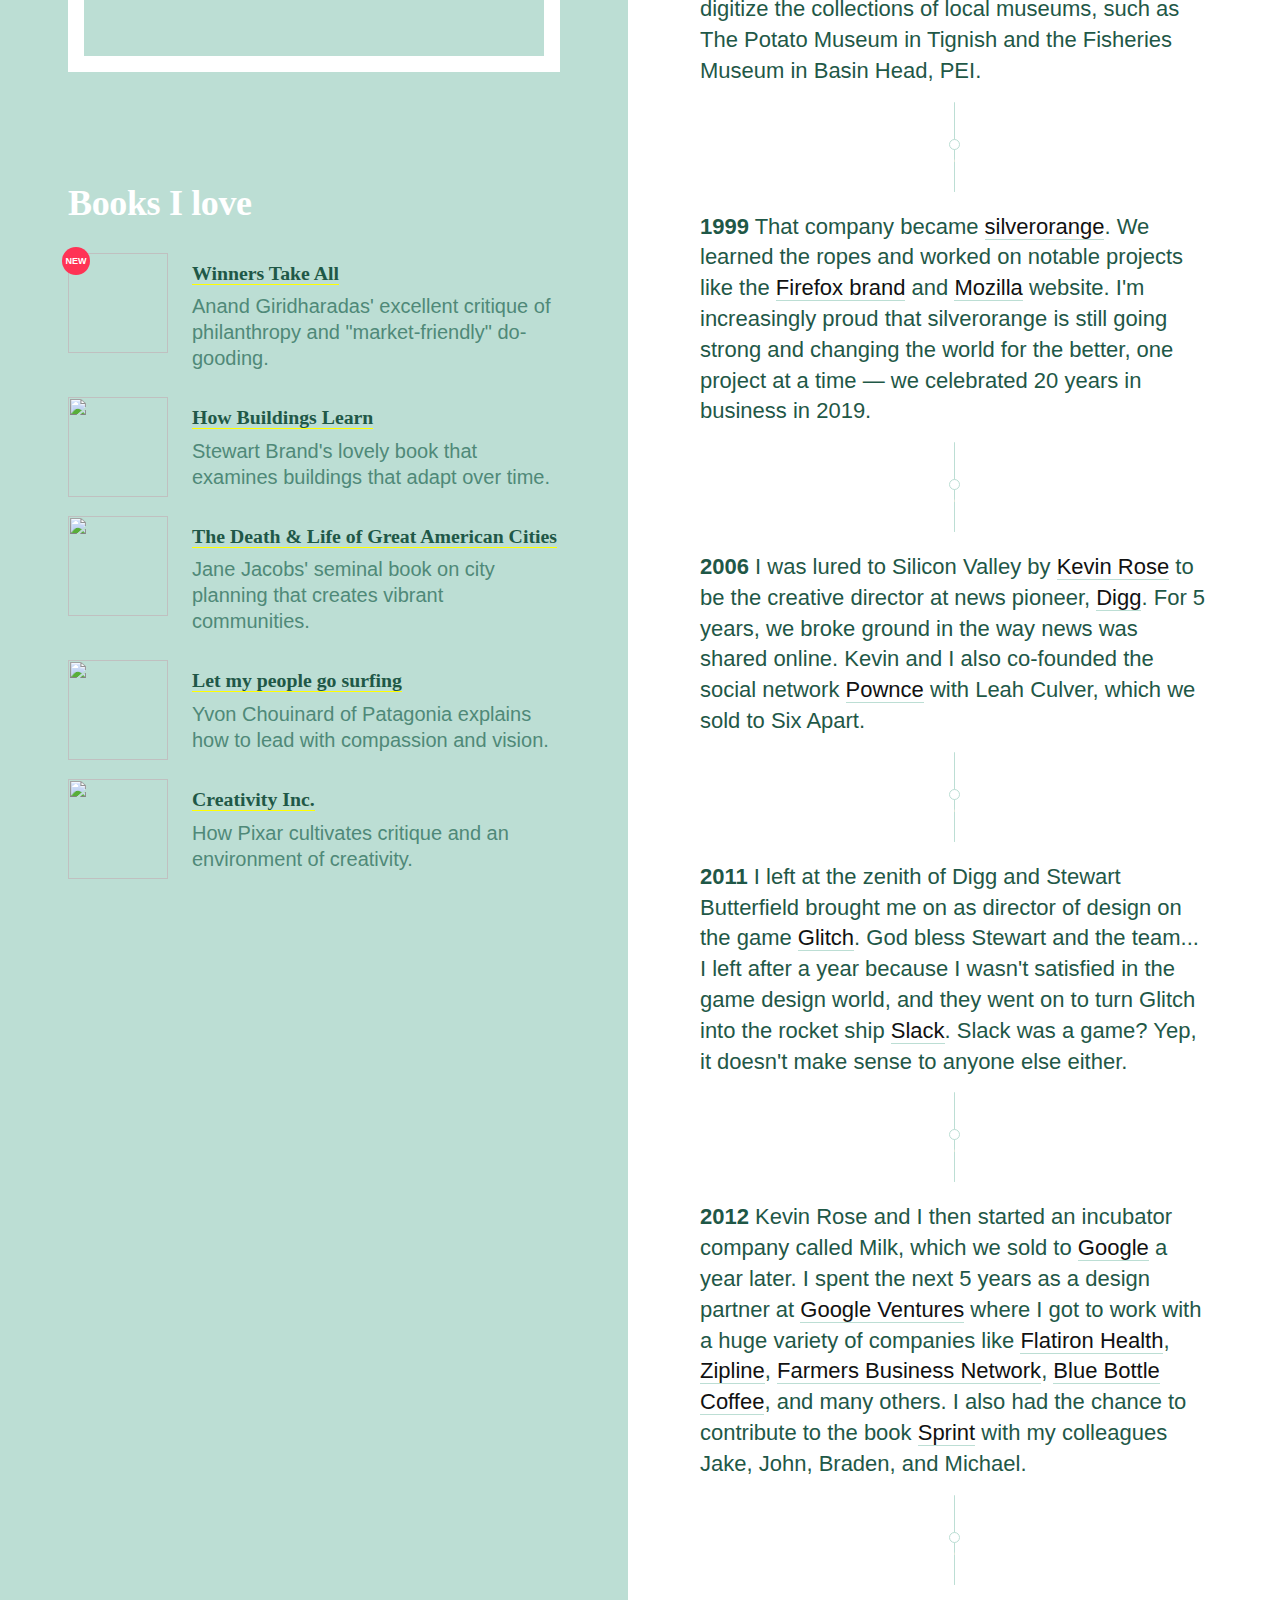
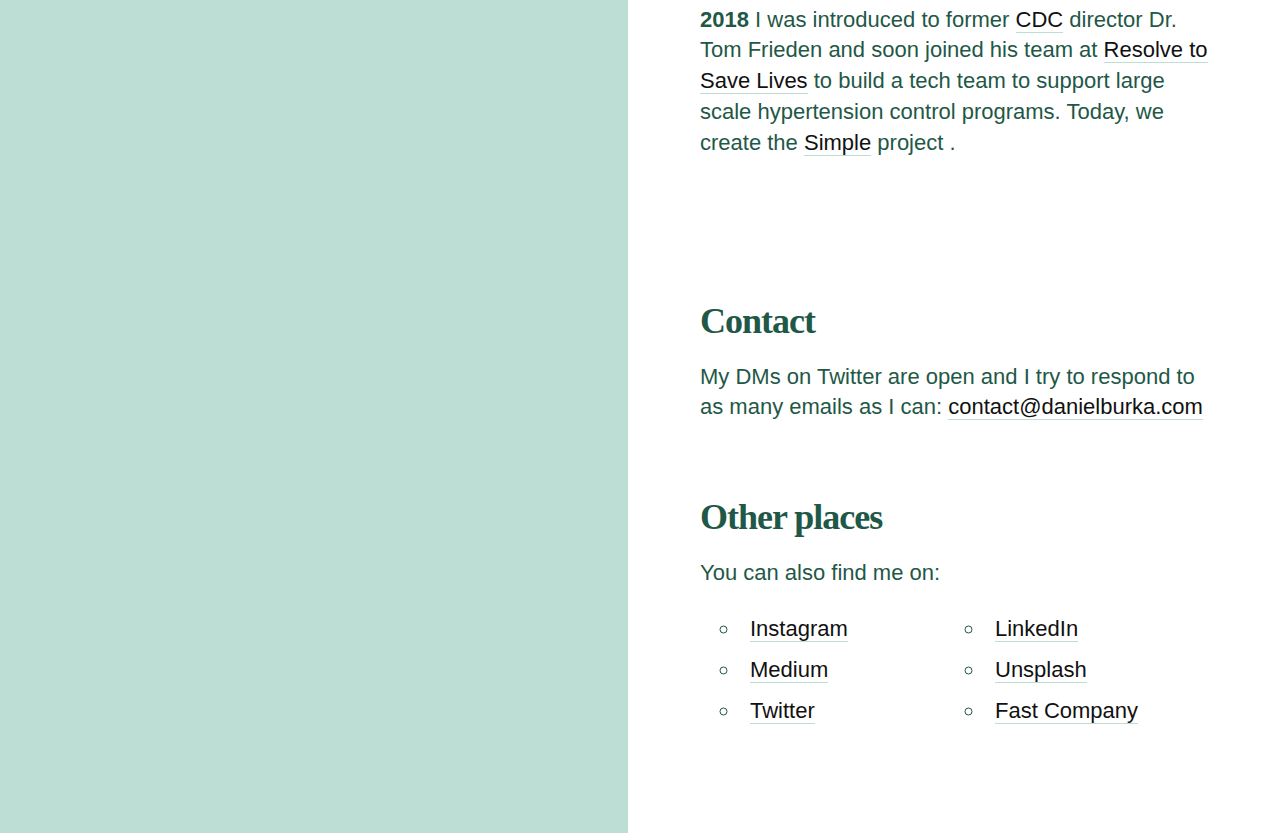
==== commit 793e79e8: "Site updated to db00313" ====
--- a/index.html
+++ b/index.html
@@ -62,19 +62,19 @@
             <p>On the side I'm also on the board of <a href="https://www.laboratoria.la/en">Laboratoria</a>, a not-for-profit based in Peru that helps Latin American women to build successful careers in tech. And, I'm a member of Adobe's <a href="https://xd.adobe.com/ideas/design-circle/">Design Circle</a> which grants scholarships to designers from around the world.</p>
             
             <h2 id="story">Story</h2>
-            <p class="story first">I grew up in Prince Edward Island, Canada. My older brother Peter was a nerd and my mother was encouraging, so I was privileged enough to have a computer around the house when I grew up and I started hacking around on projects.</p>
+            <p class="story first"><strong>1990s</strong> I grew up in Prince Edward Island, Canada. My older brother Peter was a nerd and my mother was a big support, so I was privileged enough to have a computer around the house in my teens and started hacking around on projects. In school I even won a prize for a Remembrance Day website contest from <a href="https://www.veterans.gc.ca/">Veterans Affairs Canada</a> &#8212; my own legit copy of <a href="https://en.wikipedia.org/wiki/CorelDRAW">Corel Draw</a>!</p>
             
-            <p class="story">When I was 16, my twin brother Nicholas and I started a web design agency called <a href="http://whitelands.com">Whitelands Studio</a> with our high school friends in order to make money in preparation for university. We did summer projects, digitizing the collections of local museums.</p>
+            <p class="story"><strong>1996</strong> When I was 16, my twin brother Nicholas and I started a web design agency called <a href="http://www.whitelands.com">Whitelands Studio</a> with our high school friends in order to make money in preparation for university. We got paid to digitize the collections of local museums, such as The Potato Museum in Tignish and the Fisheries Museum in Basin Head, PEI.</p>
             
-            <p class="story">That company became <a href="http://">silverorange</a> in 1999, and turned 20 years old in 2019. We learned the ropes and worked on notable projects like the <a href="https://hicksdesign.co.uk/journal/branding-firefox">Firefox brand</a> and <a href="http://mozilla.org">Mozilla</a> website. I'm increasingly proud that silverorange is still going strong and changing the world for the better, one project at a time.</p>
+            <p class="story"><strong>1999</strong> That company became <a href="http://">silverorange</a>. We learned the ropes and worked on notable projects like the <a href="https://hicksdesign.co.uk/journal/branding-firefox">Firefox brand</a> and <a href="http://mozilla.org">Mozilla</a> website. I'm increasingly proud that silverorange is still going strong and changing the world for the better, one project at a time &#8212; we celebrated 20 years in business in 2019.</p>
 
-            <p class="story">In 2006 I was lured to Silicon Valley by <a href="http://kevinrose.com">Kevin Rose</a> to be the creative director at news pioneer, <a href="http://digg.com">Digg</a>. For 5 years, we broke ground in the way news was shared online. Kevin and I also co-founded the social network <a href="https://en.wikipedia.org/wiki/Pownce">Pownce</a> with Leah Culver, which we sold to Six Apart.</p>
+            <p class="story"><strong>2006</strong> I was lured to Silicon Valley by <a href="http://kevinrose.com">Kevin Rose</a> to be the creative director at news pioneer, <a href="http://digg.com">Digg</a>. For 5 years, we broke ground in the way news was shared online. Kevin and I also co-founded the social network <a href="https://en.wikipedia.org/wiki/Pownce">Pownce</a> with Leah Culver, which we sold to Six Apart.</p>
             
-            <p class="story">I left at the zenith of Digg and Stewart Butterfield brought me on as director of design on the game Glitch. God bless Stewart and the team... I left after a year because I wasn't satisfied in the game world, and they went on to turn Glitch into the rocket ship <a href="http://slack.com">Slack</a>. Slack was a game? Yep, it doesn't make sense to anyone else either.</p>
+            <p class="story"><strong>2011</strong> I left at the zenith of Digg and Stewart Butterfield brought me on as director of design on the game <a href="https://en.wikipedia.org/wiki/Glitch_(video_game)">Glitch</a>. God bless Stewart and the team... I left after a year because I wasn't satisfied in the game design world, and they went on to turn Glitch into the rocket ship <a href="http://slack.com">Slack</a>. Slack was a game? Yep, it doesn't make sense to anyone else either.</p>
             
-            <p class="story">Kevin Rose and I then started an incubator company called Milk, which we sold to <a href="http://google.com">Google</a> a year later. I spent the next 5 years as a design partner at <a href="http://gv.com">Google Ventures</a> where I got to work with a huge variety of companies like <a href="http://flatiron.com">Flatiron Health</a>, <a href="http://flyzipline.com">Zipline</a>, <a href="http://farmersbuisnessnetwork.com">Farmers Business Network</a>, <a href="http://bluebottle.com">Blue Bottle Coffee</a>, and many others. I also had the chance to contribute to the book <a href="https://www.amazon.com/Sprint-Solve-Problems-Test-Ideas/dp/1442397683">Sprint</a> with my colleagues Jake, John, Braden, and Michael.</p>
+            <p class="story"><strong>2012</strong> Kevin Rose and I then started an incubator company called Milk, which we sold to <a href="http://google.com">Google</a> a year later. I spent the next 5 years as a design partner at <a href="http://gv.com">Google Ventures</a> where I got to work with a huge variety of companies like <a href="http://flatiron.com">Flatiron Health</a>, <a href="http://flyzipline.com">Zipline</a>, <a href="http://farmersbuisnessnetwork.com">Farmers Business Network</a>, <a href="http://bluebottle.com">Blue Bottle Coffee</a>, and many others. I also had the chance to contribute to the book <a href="https://www.amazon.com/Sprint-Solve-Problems-Test-Ideas/dp/1442397683">Sprint</a> with my colleagues Jake, John, Braden, and Michael.</p>
             
-            <p>In late 2017, I was introduced to former <a href="http://cdc.gov">CDC</a> director Dr Tom Frieden and soon joined his team at <a href="http://resolvetosavelives.org">Resolve to Save Lives</a> to build the tech team that would create <a href="http://simple.org">Simple</a>.</p>
+            <p class="story"><strong>2018</strong> I was introduced to former <a href="http://cdc.gov">CDC</a> director Dr. Tom Frieden and soon joined his team at <a href="http://resolvetosavelives.org">Resolve to Save Lives</a> to build a tech team to support large scale hypertension control programs. Today, we create the <a href="http://simple.org">Simple</a> project .</p>
             
             <h2 id="contact">Contact</h2>
             <p>My DMs on Twitter are open and I try to respond to as many emails as I can: <a href="mailto:contact@danielburka.com">contact@danielburka.com</a></p>
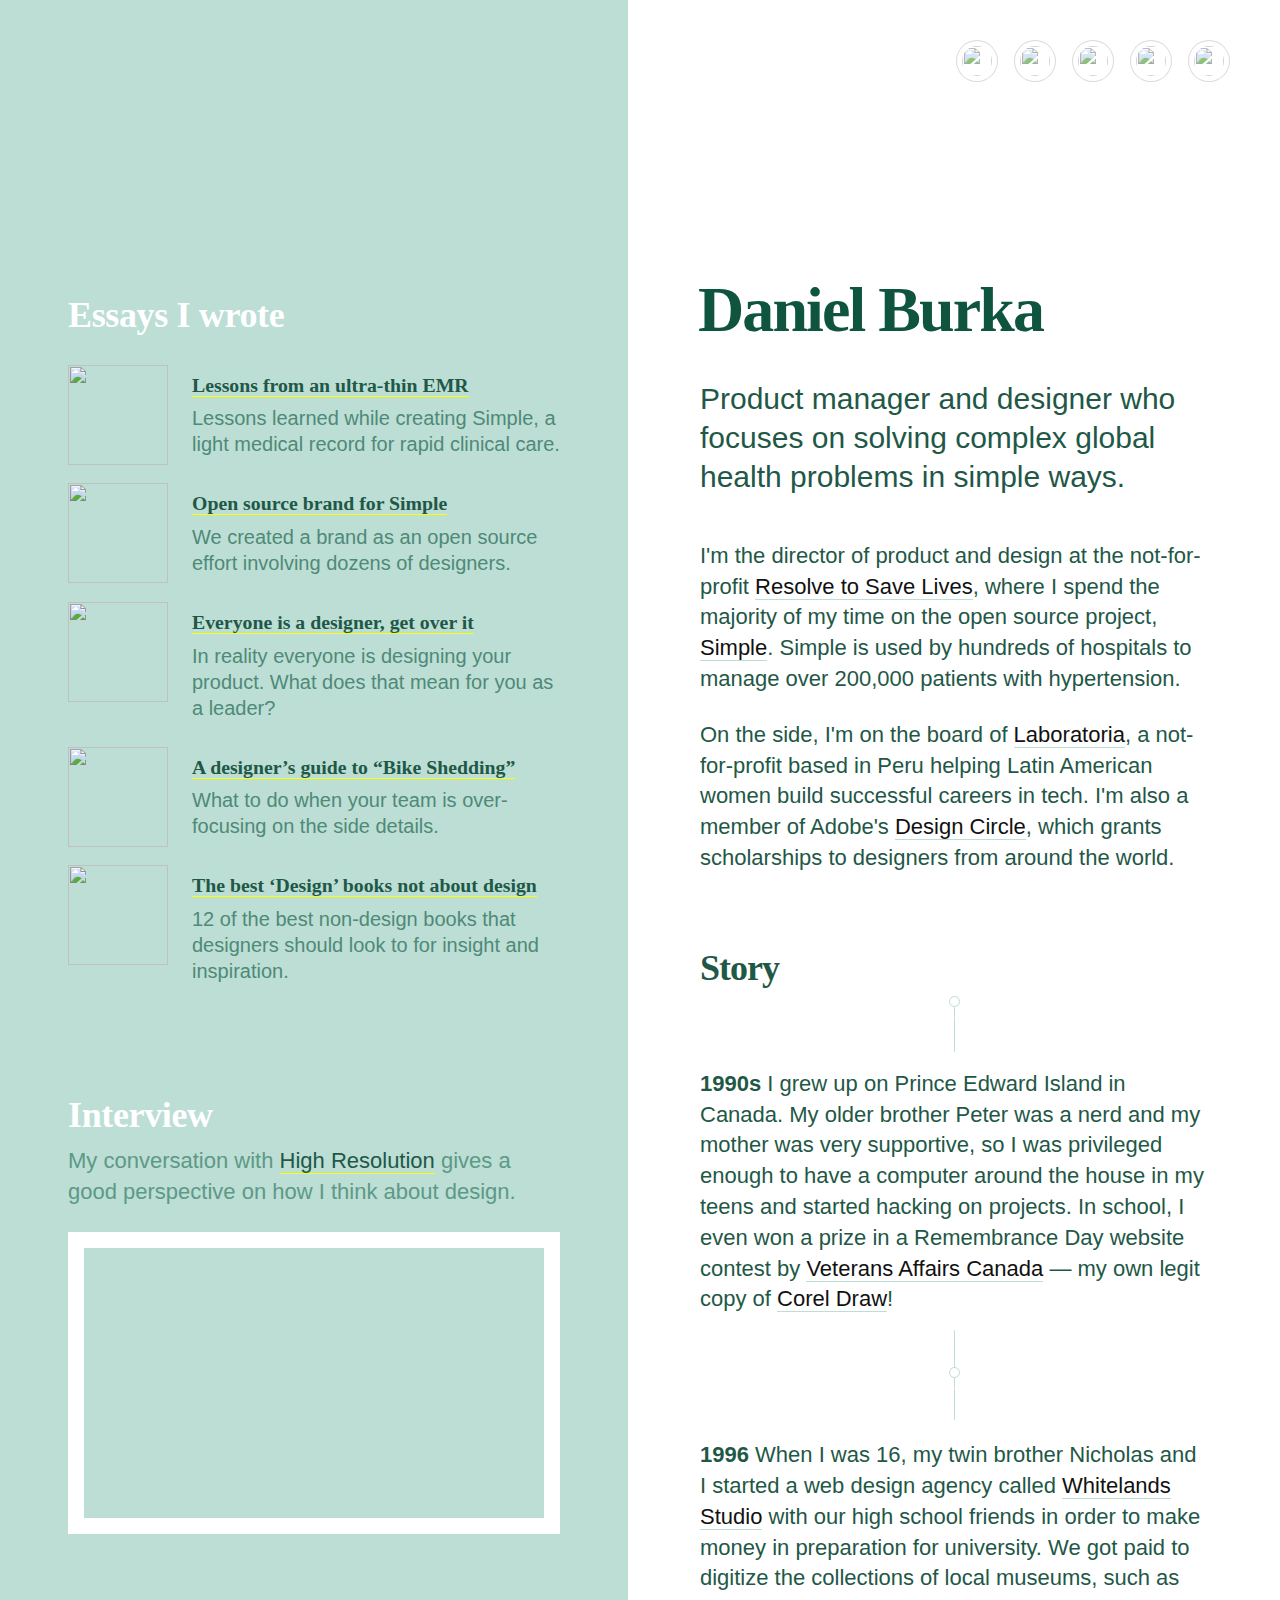
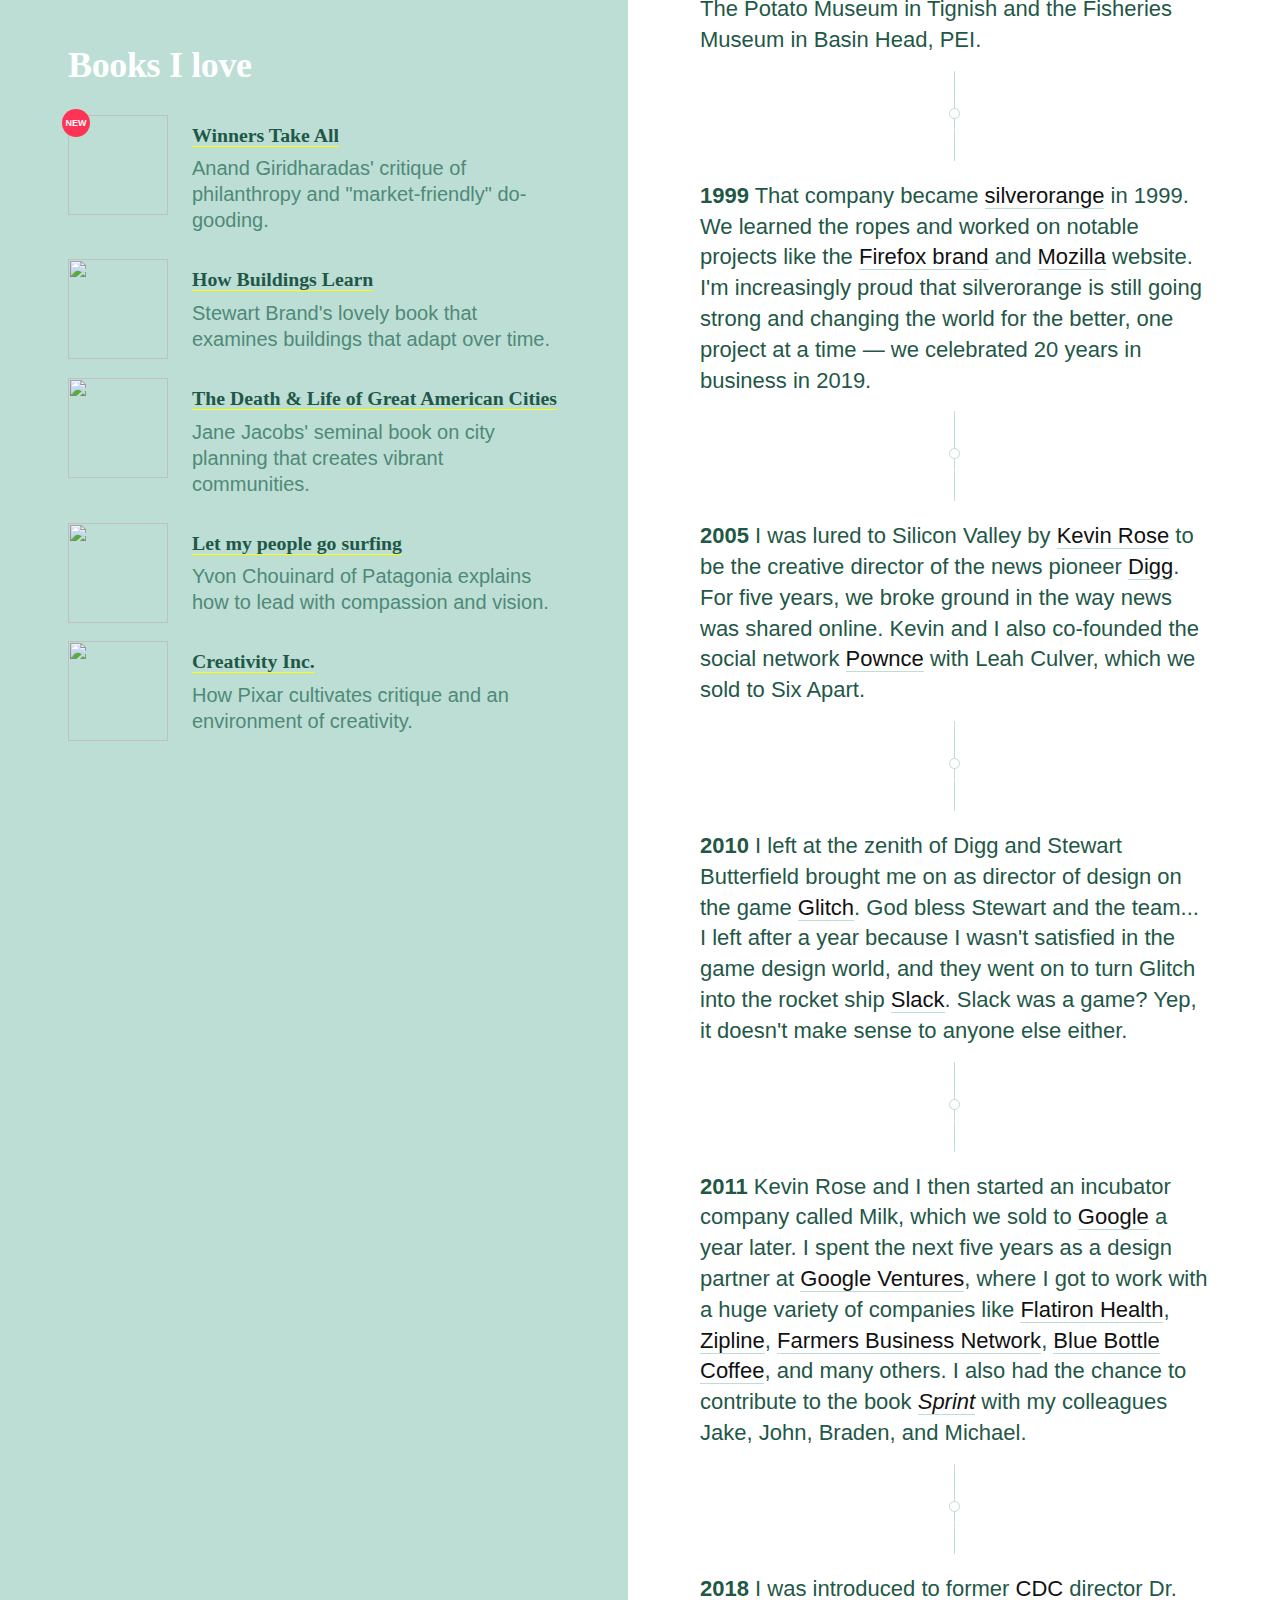
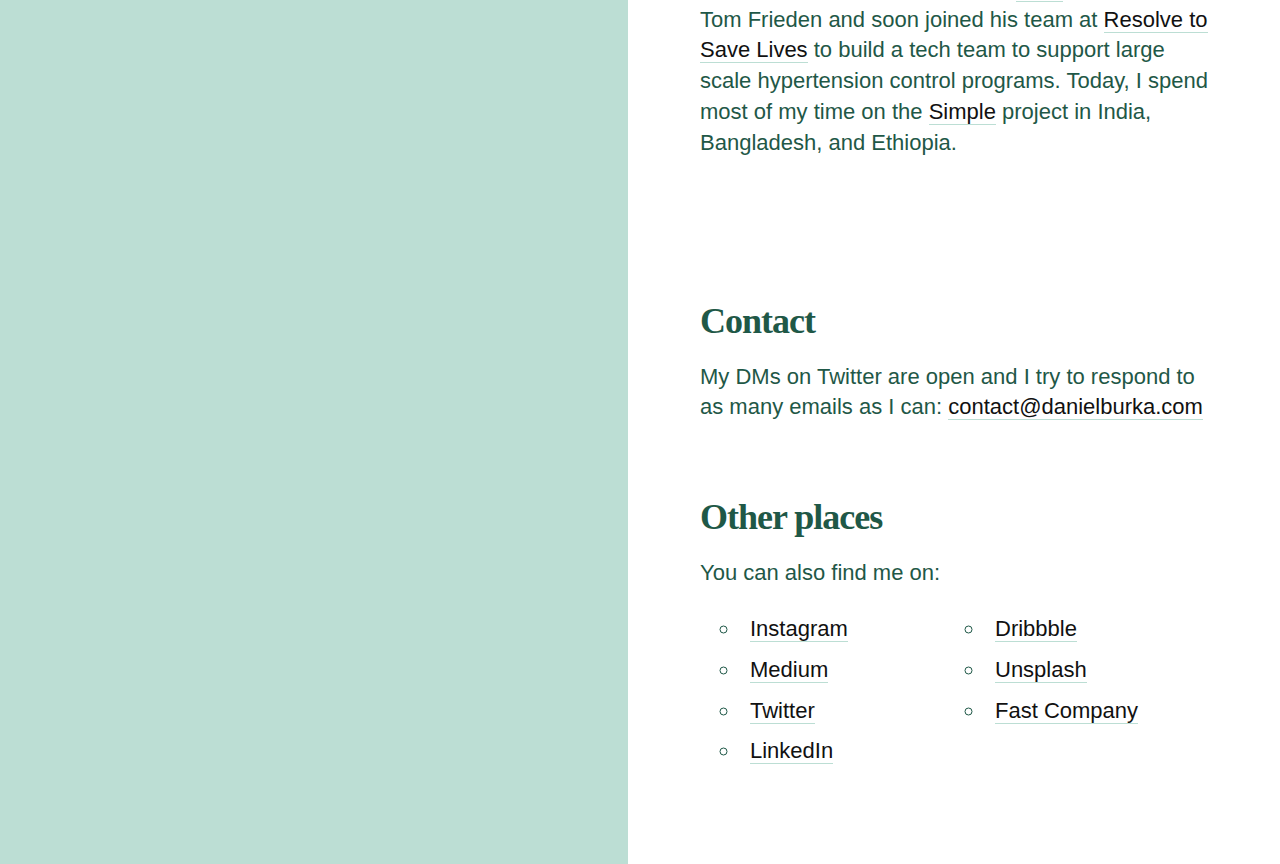
==== commit dab32c4d: "Site updated to 2c636da" ====
--- a/index.html
+++ b/index.html
@@ -23,7 +23,17 @@
   <meta property="og:type"               content="article" />
   <meta property="og:title"              content="Daniel Burka" />
   <meta property="og:description"        content="Daniel is a product manager and designer who focuses on solving complex global health problems in simple ways." />
+  <meta property="og:site_name" content="Daniel Burka" />
   <meta property="og:image"              content="https://danielburka.com/images/social.jpg" />
+    
+   <!-- Twitter Card data -->
+    <meta name="twitter:card" content="summary_large_image">
+    <meta name="twitter:site" content="@dburka">
+    <meta name="twitter:title" content="Daniel Burka">
+    <meta name="twitter:description" content="Daniel is a product manager and designer who focuses on solving complex global health problems in simple ways.">
+    <meta name="twitter:creator" content="@dburka">
+    <!-- Twitter summary card with large image must be at least 280x150px -->
+    <meta name="twitter:image:src" content="https://danielburka.com/images/social.jpg">
 
   <!-- CSS
   –––––––––––––––––––––––––––––––––––––––––––––––––– -->
@@ -50,31 +60,31 @@
                 <a href="#story" style="width: 220px;">Story</a>
                 <a href="#contact" style="width: 310px;">Contact</a>
                 <a href="#interview" style="width: 220px;">Interview</a>
-                <a href="#books" style="width: 130px;">Books</a>
+                <a href="#books" style="width: 130px;">Reading</a>
             </nav>
             
             <h1>Daniel <span>Burka</span></h1>
             
             <p class="intro">Product manager and designer who focuses on solving complex global health problems in simple ways.</p>
             
-            <p>I'm the director of product and design at the not-for-profit <a href="http://resolvetosavelives.org">Resolve to Save Lives</a>, where I spend the majority my time on the open source <a href="http://simple.org">Simple</a> project. Simple is being used to help hundreds of hospitals to manage over 200,000 patients with hypertension.</p>
-            
-            <p>On the side I'm also on the board of <a href="https://www.laboratoria.la/en">Laboratoria</a>, a not-for-profit based in Peru that helps Latin American women to build successful careers in tech. And, I'm a member of Adobe's <a href="https://xd.adobe.com/ideas/design-circle/">Design Circle</a> which grants scholarships to designers from around the world.</p>
+            <p>I'm the director of product and design at the not-for-profit <a href="http://resolvetosavelives.org">Resolve to Save Lives</a>, where I spend the majority of my time on the open source project, <a href="http://simple.org">Simple</a>. Simple is used by hundreds of hospitals to manage over 200,000 patients with hypertension.</p>
+            
+            <p>On the side, I'm on the board of <a href="https://www.laboratoria.la/en">Laboratoria</a>, a not-for-profit based in Peru helping Latin American women build successful careers in tech. I'm also a member of Adobe's <a href="https://xd.adobe.com/ideas/design-circle/">Design Circle</a>, which grants scholarships to designers from around the world.</p>
             
             <h2 id="story">Story</h2>
-            <p class="story first"><strong>1990s</strong> I grew up in Prince Edward Island, Canada. My older brother Peter was a nerd and my mother was a big support, so I was privileged enough to have a computer around the house in my teens and started hacking around on projects. In school I even won a prize for a Remembrance Day website contest from <a href="https://www.veterans.gc.ca/">Veterans Affairs Canada</a> &#8212; my own legit copy of <a href="https://en.wikipedia.org/wiki/CorelDRAW">Corel Draw</a>!</p>
+            <p class="story first"><strong>1990s</strong> I grew up on Prince Edward Island in Canada. My older brother Peter was a nerd and my mother was very supportive, so I was privileged enough to have a computer around the house in my teens and started hacking on projects. In school, I even won a prize in a Remembrance Day website contest by <a href="https://www.veterans.gc.ca/">Veterans Affairs Canada</a> &#8212; my own legit copy of <a href="https://en.wikipedia.org/wiki/CorelDRAW">Corel Draw</a>!</p>
             
             <p class="story"><strong>1996</strong> When I was 16, my twin brother Nicholas and I started a web design agency called <a href="http://www.whitelands.com">Whitelands Studio</a> with our high school friends in order to make money in preparation for university. We got paid to digitize the collections of local museums, such as The Potato Museum in Tignish and the Fisheries Museum in Basin Head, PEI.</p>
             
-            <p class="story"><strong>1999</strong> That company became <a href="http://">silverorange</a>. We learned the ropes and worked on notable projects like the <a href="https://hicksdesign.co.uk/journal/branding-firefox">Firefox brand</a> and <a href="http://mozilla.org">Mozilla</a> website. I'm increasingly proud that silverorange is still going strong and changing the world for the better, one project at a time &#8212; we celebrated 20 years in business in 2019.</p>
-
-            <p class="story"><strong>2006</strong> I was lured to Silicon Valley by <a href="http://kevinrose.com">Kevin Rose</a> to be the creative director at news pioneer, <a href="http://digg.com">Digg</a>. For 5 years, we broke ground in the way news was shared online. Kevin and I also co-founded the social network <a href="https://en.wikipedia.org/wiki/Pownce">Pownce</a> with Leah Culver, which we sold to Six Apart.</p>
-            
-            <p class="story"><strong>2011</strong> I left at the zenith of Digg and Stewart Butterfield brought me on as director of design on the game <a href="https://en.wikipedia.org/wiki/Glitch_(video_game)">Glitch</a>. God bless Stewart and the team... I left after a year because I wasn't satisfied in the game design world, and they went on to turn Glitch into the rocket ship <a href="http://slack.com">Slack</a>. Slack was a game? Yep, it doesn't make sense to anyone else either.</p>
-            
-            <p class="story"><strong>2012</strong> Kevin Rose and I then started an incubator company called Milk, which we sold to <a href="http://google.com">Google</a> a year later. I spent the next 5 years as a design partner at <a href="http://gv.com">Google Ventures</a> where I got to work with a huge variety of companies like <a href="http://flatiron.com">Flatiron Health</a>, <a href="http://flyzipline.com">Zipline</a>, <a href="http://farmersbuisnessnetwork.com">Farmers Business Network</a>, <a href="http://bluebottle.com">Blue Bottle Coffee</a>, and many others. I also had the chance to contribute to the book <a href="https://www.amazon.com/Sprint-Solve-Problems-Test-Ideas/dp/1442397683">Sprint</a> with my colleagues Jake, John, Braden, and Michael.</p>
-            
-            <p class="story"><strong>2018</strong> I was introduced to former <a href="http://cdc.gov">CDC</a> director Dr. Tom Frieden and soon joined his team at <a href="http://resolvetosavelives.org">Resolve to Save Lives</a> to build a tech team to support large scale hypertension control programs. Today, we create the <a href="http://simple.org">Simple</a> project .</p>
+            <p class="story"><strong>1999</strong> That company became <a href="http://silverorange.com/">silverorange</a> in 1999. We learned the ropes and worked on notable projects like the <a href="https://hicksdesign.co.uk/journal/branding-firefox">Firefox brand</a> and <a href="http://mozilla.org">Mozilla</a> website. I'm increasingly proud that silverorange is still going strong and changing the world for the better, one project at a time &#8212; we celebrated 20 years in business in 2019.</p>
+
+            <p class="story"><strong>2005</strong> I was lured to Silicon Valley by <a href="http://kevinrose.com">Kevin Rose</a> to be the creative director of the news pioneer <a href="http://digg.com">Digg</a>. For five years, we broke ground in the way news was shared online. Kevin and I also co-founded the social network <a href="https://en.wikipedia.org/wiki/Pownce">Pownce</a> with Leah Culver, which we sold to Six Apart.</p>
+            
+            <p class="story"><strong>2010</strong> I left at the zenith of Digg and Stewart Butterfield brought me on as director of design on the game <a href="https://en.wikipedia.org/wiki/Glitch_(video_game)">Glitch</a>. God bless Stewart and the team... I left after a year because I wasn't satisfied in the game design world, and they went on to turn Glitch into the rocket ship <a href="http://slack.com">Slack</a>. Slack was a game? Yep, it doesn't make sense to anyone else either.</p>
+            
+            <p class="story"><strong>2011</strong> Kevin Rose and I then started an incubator company called Milk, which we sold to <a href="http://google.com">Google</a> a year later. I spent the next five years as a design partner at <a href="http://gv.com">Google Ventures</a>, where I got to work with a huge variety of companies like <a href="http://flatiron.com">Flatiron Health</a>, <a href="http://flyzipline.com">Zipline</a>, <a href="http://farmersbuisnessnetwork.com">Farmers Business Network</a>, <a href="http://bluebottle.com">Blue Bottle Coffee</a>, and many others. I also had the chance to contribute to the book <a href="https://www.amazon.com/Sprint-Solve-Problems-Test-Ideas/dp/1442397683"><em>Sprint</em></a> with my colleagues Jake, John, Braden, and Michael.</p>
+            
+            <p class="story"><strong>2018</strong> I was introduced to former <a href="http://cdc.gov">CDC</a> director Dr. Tom Frieden and soon joined his team at <a href="http://resolvetosavelives.org">Resolve to Save Lives</a> to build a tech team to support large scale hypertension control programs. Today, I spend most of my time on the <a href="http://simple.org">Simple</a> project in India, Bangladesh, and Ethiopia.</p>
             
             <h2 id="contact">Contact</h2>
             <p>My DMs on Twitter are open and I try to respond to as many emails as I can: <a href="mailto:contact@danielburka.com">contact@danielburka.com</a></p>
@@ -86,6 +96,7 @@
                 <li><a href="http://medium.com/@dburka">Medium</a></li>
                 <li><a href="http://twitter.com/dburka">Twitter</a></li>
                 <li><a href="https://www.linkedin.com/in/dburka/">LinkedIn</a></li>
+                <li><a href="https://dribbble.com/dburka">Dribbble</a></li>
                 <li><a href="https://unsplash.com/@dburka">Unsplash</a></li>
                 <li><a href="https://www.fastcompany.com/user/daniel-burka">Fast Company</a></li>
             </ul>
@@ -94,8 +105,8 @@
                 <a href="http://twitter.com/dburka"><img src="images/twitter.png"></a>
                 <a href="http://medium.com/@dburka"><img src="images/medium.png"></a>
                 <a href="http://instagram.com/dburka"><img src="images/instagram.png"></a>
-                <a href="mailto:contact@danielburka.com"><img src="images/email.png"></a>
                 <a href="https://www.linkedin.com/in/dburka/"><img src="images/linkedin.png"></a>
+                <a href="https://dribbble.com/dburka"><img src="images/dribbble.png"></a>
             </footer>
         </div>
     </div>
@@ -105,8 +116,8 @@
             <div class="reading">
                 <a href="https://medium.com/simple-dot-org/what-we-are-learning-by-creating-an-ultra-thin-emr-d178e6bbdbd4">
                     <img src="images/reading-emr.jpg">
-                    <strong>What we're learning creating an ultra-thin EMR</strong>
-                    <span>Lessons from creating Simple, a light medical record designed for rapid clinical environments.</span>
+                    <strong>Lessons from an ultra-thin EMR</strong>
+                    <span>Lessons learned while creating Simple, a light medical record for rapid clinical care.</span>
                 </a>
             </div>
             <div class="reading">
@@ -128,15 +139,15 @@
             <div class="reading">
                 <a href="https://library.gv.com/a-designers-guide-to-parkinson-s-law-of-triviality-86484cb79526?source=friends_link&sk=04ee8b56d7b4cb466e88f0e4a78e2c65">
                     <img src="images/reading-parkinsons.jpg">
-                    <strong>A designer’s guide to &ldquo;Parkinson’s Law of Triviality&rdquo;</strong>
-                    <span>What to do when your team is "bike shedding": focusing on the side details of a complex project.</span>
+                    <strong>A designer’s guide to &ldquo;Bike Shedding&rdquo;</strong>
+                    <span>What to do when your team is over-focusing on the side details.</span>
                 </a>
             </div>
             
             <div class="reading">
                 <a href="https://medium.com/google-design/the-best-design-books-that-arent-explicitly-about-design-74fc96ce115e?source=friends_link&sk=406a8a8231e8090c2299e75dc10a70c0">
                     <img src="images/reading-books.jpg">
-                    <strong>The best ‘Design’ books not explicitly about design</strong>
+                    <strong>The best ‘Design’ books not about design</strong>
                     <span>12 of the best non-design books that designers should look to for insight and inspiration.</span>
                 </a>
             </div>
@@ -153,7 +164,7 @@
                 <a href="https://www.penguinrandomhouse.com/books/539747/winners-take-all-by-anand-giridharadas/">
                     <img src="images/reading-winners.jpg">
                     <strong>Winners Take All</strong>
-                    <span>Anand Giridharadas' excellent critique of philanthropy and "market-friendly" do-gooding.</span>
+                    <span>Anand Giridharadas' critique of philanthropy and "market-friendly" do-gooding.</span>
                 </a>
                 <div class="new">NEW</div>
             </div>
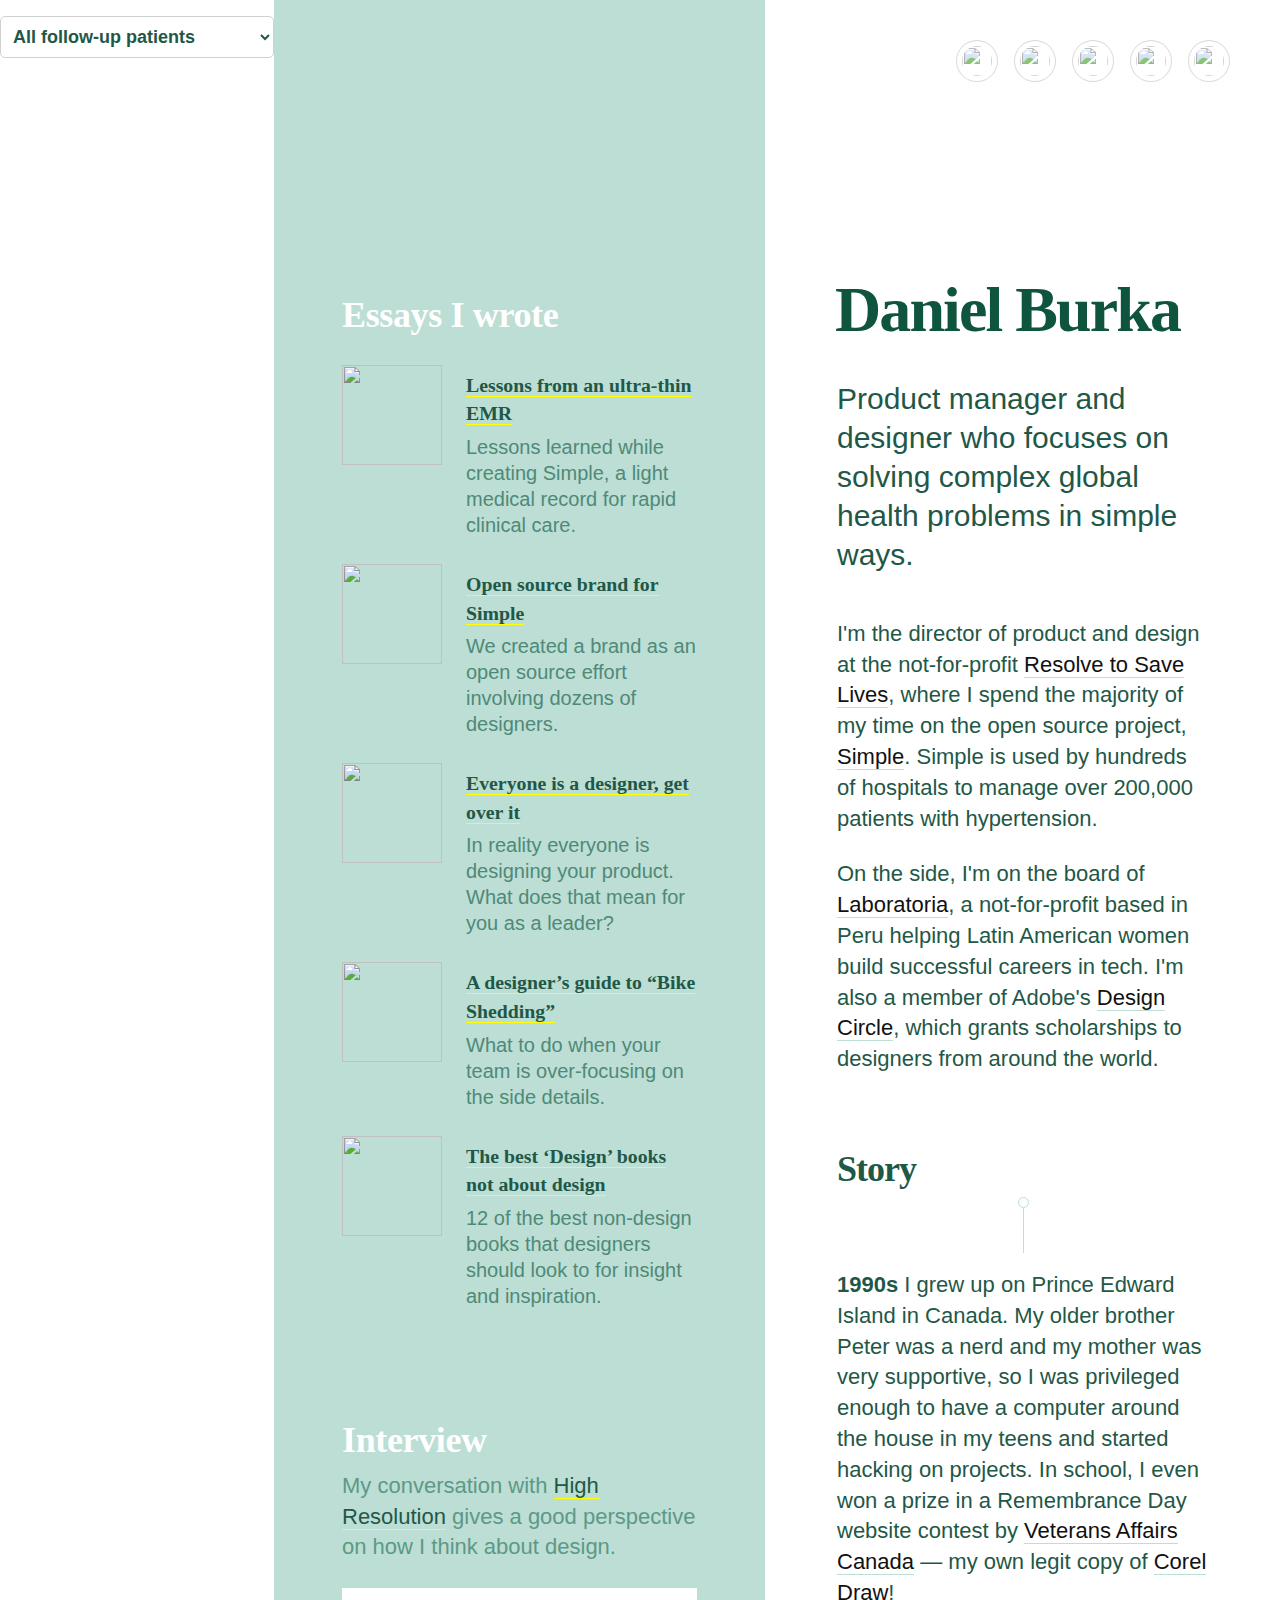
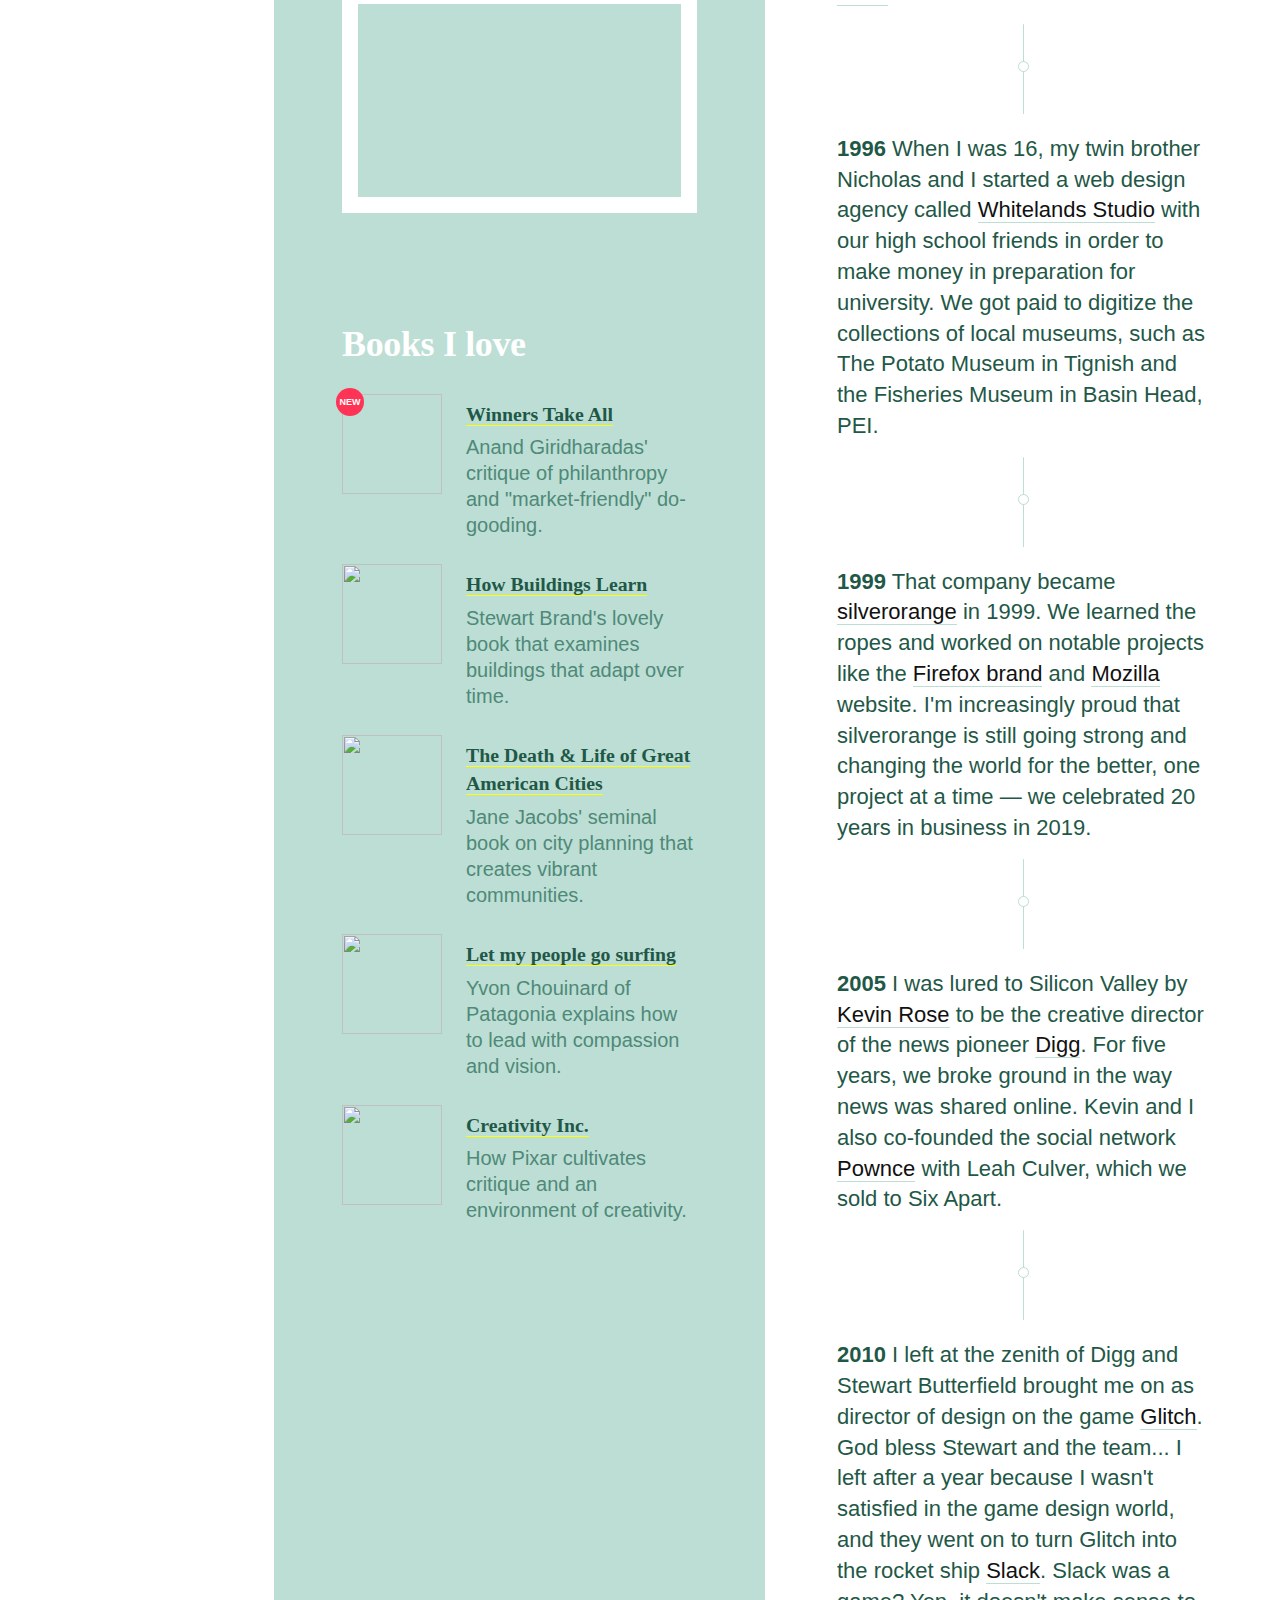
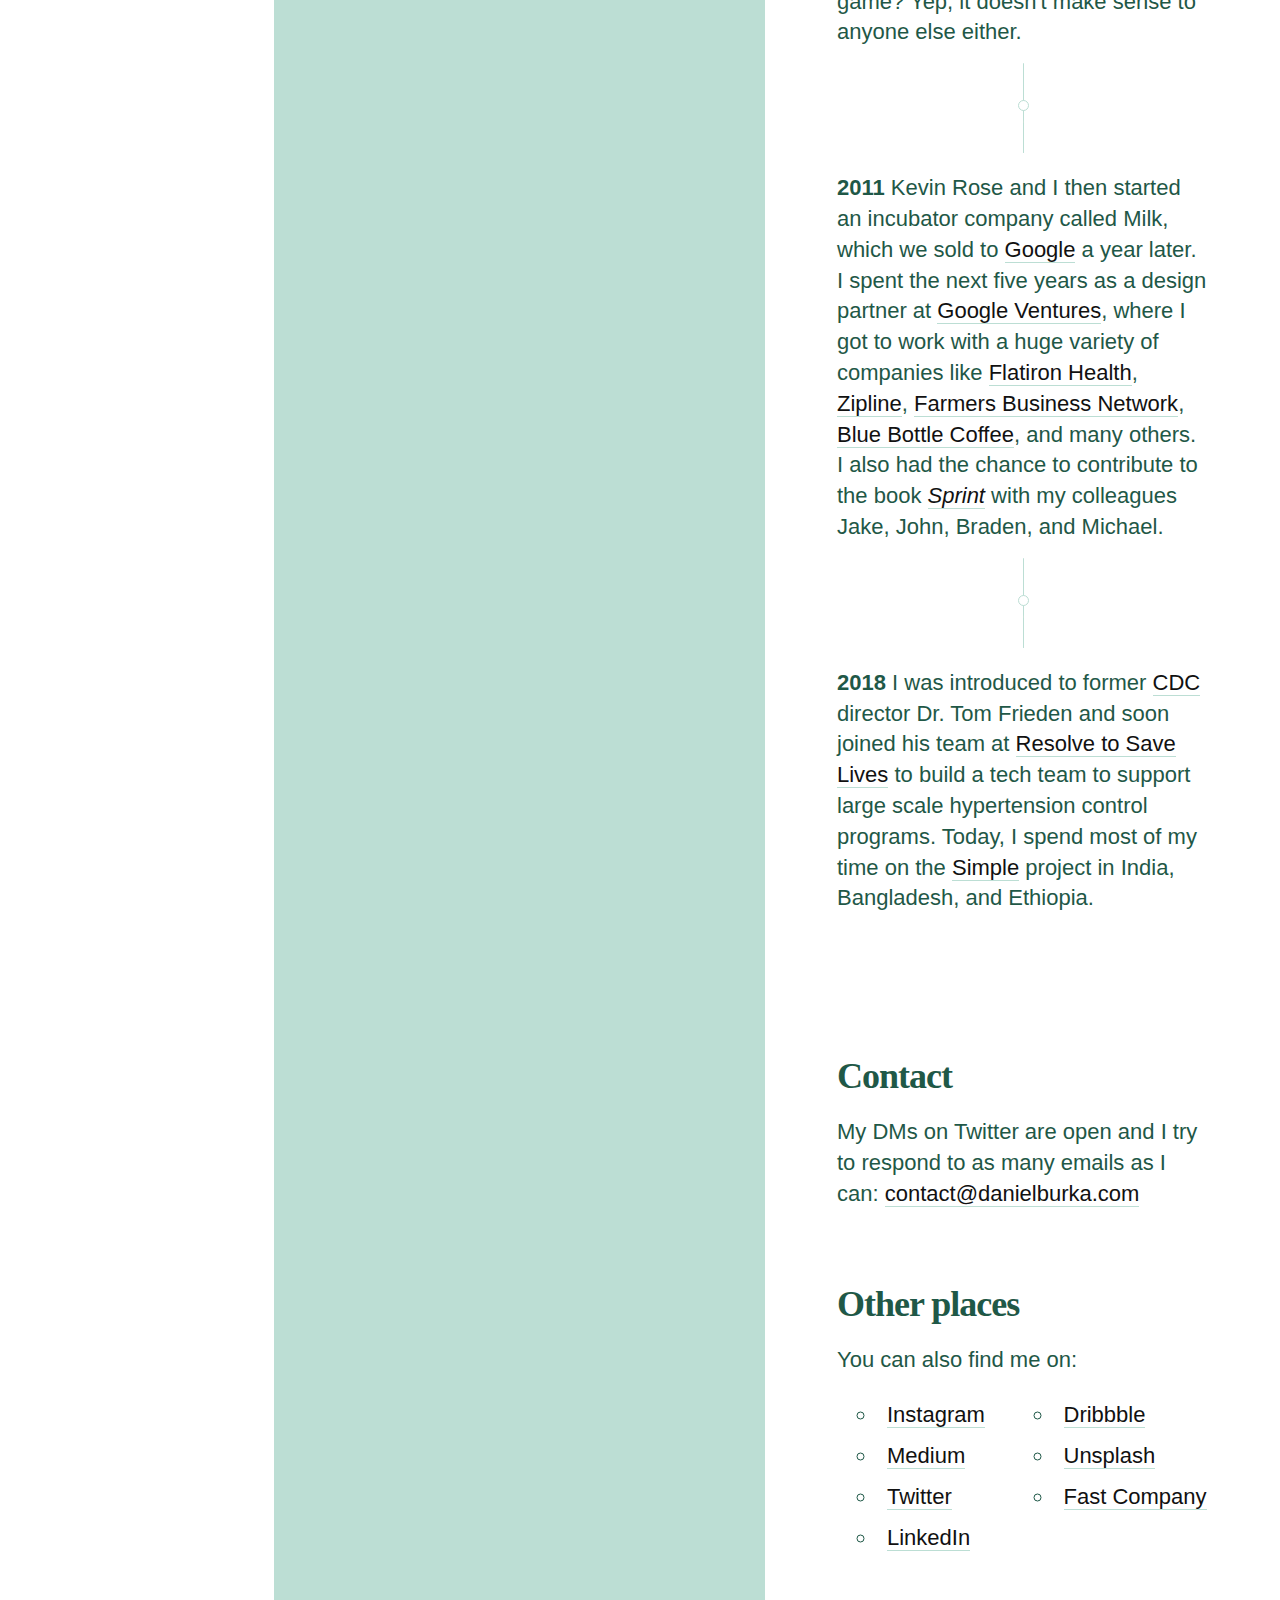
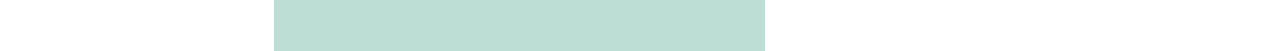
==== commit 51831387: "Site updated to acdeed3" ====
--- a/index.html
+++ b/index.html
@@ -19,21 +19,21 @@
 
   <!-- Open Graph Metas
   –––––––––––––––––––––––––––––––––––––––––––––––––– -->
-  <meta property="og:url"                content="http://www.danielburka.com" />
+  <meta property="og:url"                content="https://www.danielburka.com" />
   <meta property="og:type"               content="article" />
   <meta property="og:title"              content="Daniel Burka" />
   <meta property="og:description"        content="Daniel is a product manager and designer who focuses on solving complex global health problems in simple ways." />
   <meta property="og:site_name" content="Daniel Burka" />
   <meta property="og:image"              content="https://danielburka.com/images/social.jpg" />
     
-   <!-- Twitter Card data -->
-    <meta name="twitter:card" content="summary_large_image">
-    <meta name="twitter:site" content="@dburka">
-    <meta name="twitter:title" content="Daniel Burka">
-    <meta name="twitter:description" content="Daniel is a product manager and designer who focuses on solving complex global health problems in simple ways.">
-    <meta name="twitter:creator" content="@dburka">
-    <!-- Twitter summary card with large image must be at least 280x150px -->
-    <meta name="twitter:image:src" content="https://danielburka.com/images/social.jpg">
+  <!-- Twitter Card data
+  –––––––––––––––––––––––––––––––––––––––––––––––––– -->
+  <meta name="twitter:card" content="summary_large_image">
+  <meta name="twitter:site" content="@dburka">
+  <meta name="twitter:title" content="Daniel Burka">
+  <meta name="twitter:description" content="Daniel is a product manager and designer who focuses on solving complex global health problems in simple ways.">
+  <meta name="twitter:creator" content="@dburka">
+  <meta name="twitter:image:src" content="https://danielburka.com/images/social.jpg">
 
   <!-- CSS
   –––––––––––––––––––––––––––––––––––––––––––––––––– -->
@@ -203,6 +203,40 @@
             
         </div>
     </div>
+    
+    <style>
+        .card-dropdown {
+            width: 100%;
+            border: 1px solid $blue;
+            color: $blue;
+            font-weight: bold;
+            font-size: 18px;
+            padding: 8px;
+            height: 42px;
+            background: #fff;
+            margin: 16px 0 8px 0;
+            border-radius: 5px;
+            position: relative;
+        }
+    </style>
+    <form>
+        <select class="card-dropdown">
+            <optgroup label="All patients">
+                <option>All follow-up patients</option>
+            <optgroup label="Hypertension">
+                <option>All hypertension patients</option>
+                <option>Female</option>
+                <option>Male</option>
+                <option>Transgender</option>
+            </optgroup>
+            <optgroup label="Diabetes">
+                <option>All diabetes patients</option>
+                <option>Female</option>
+                <option>Male</option>
+                <option>Transgender</option>
+            </optgroup>
+        </select>
+    </form>
 </div>
 </body>
 </html>
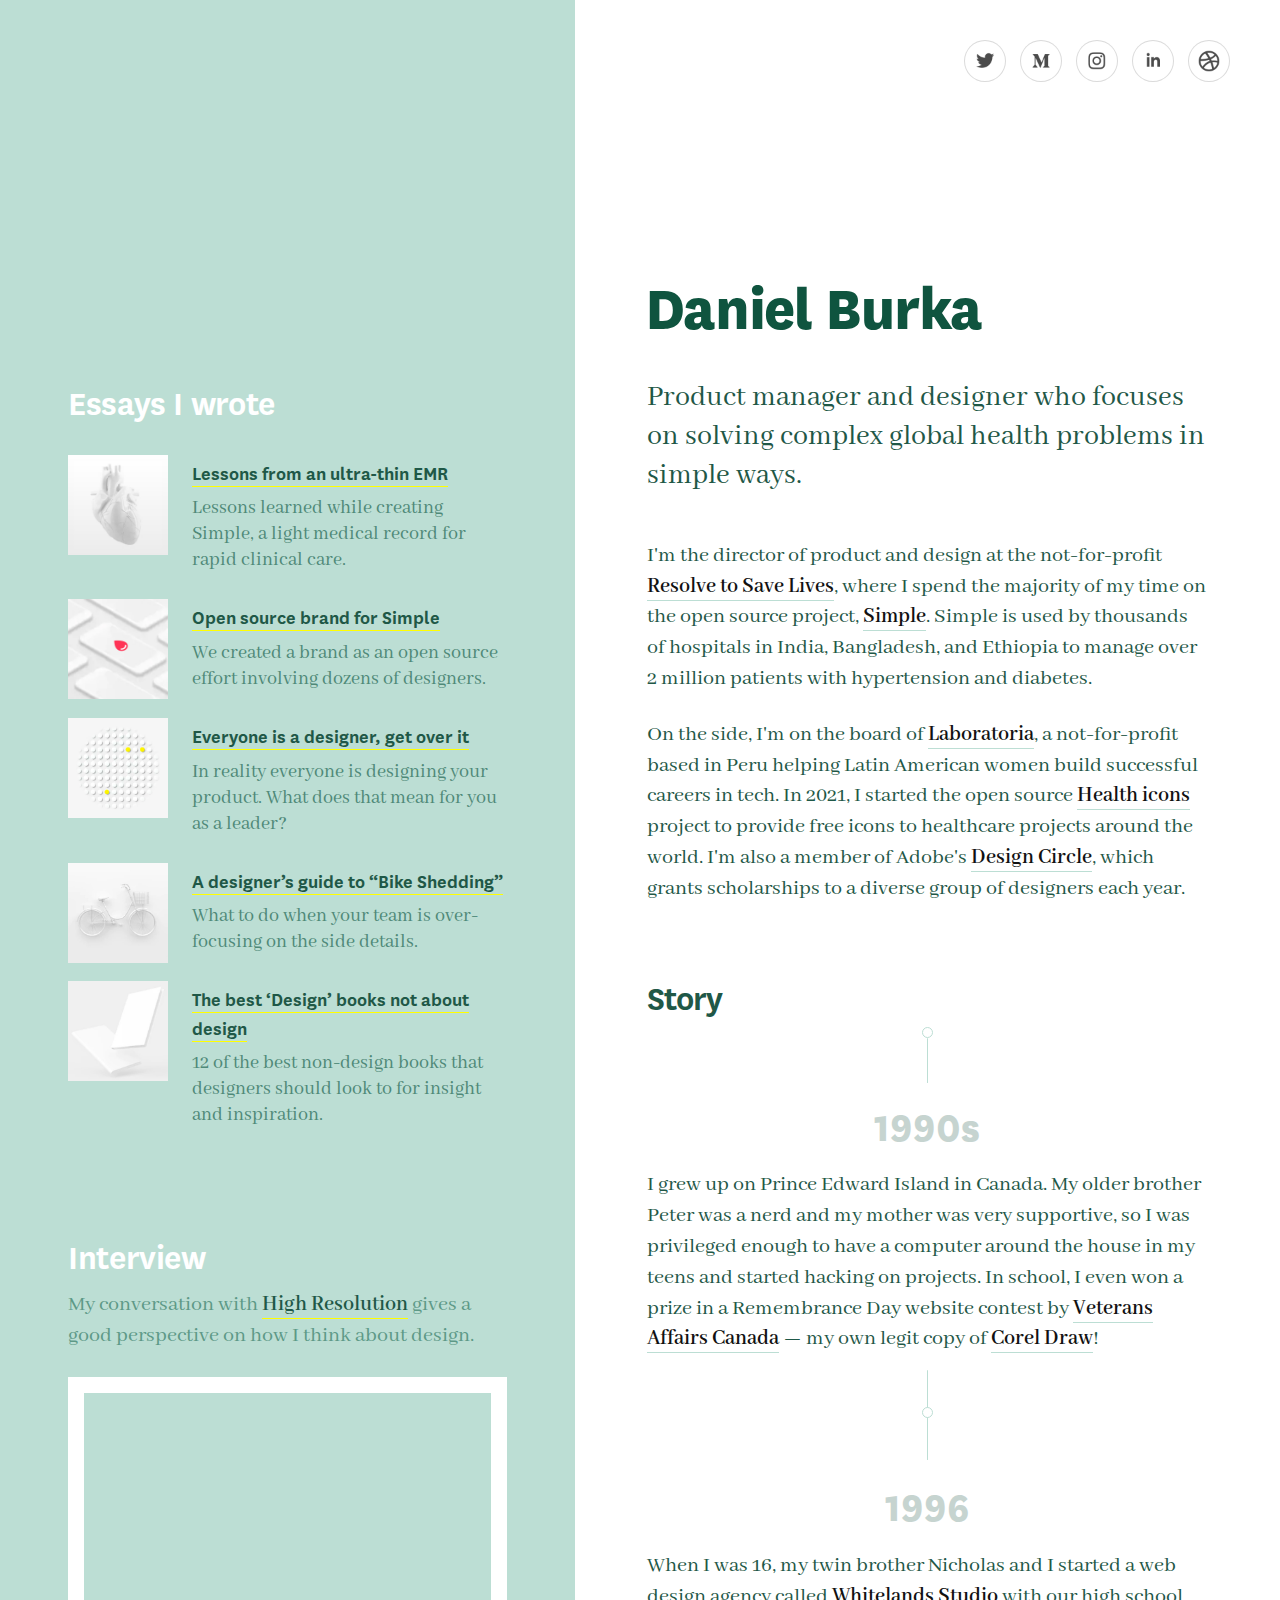
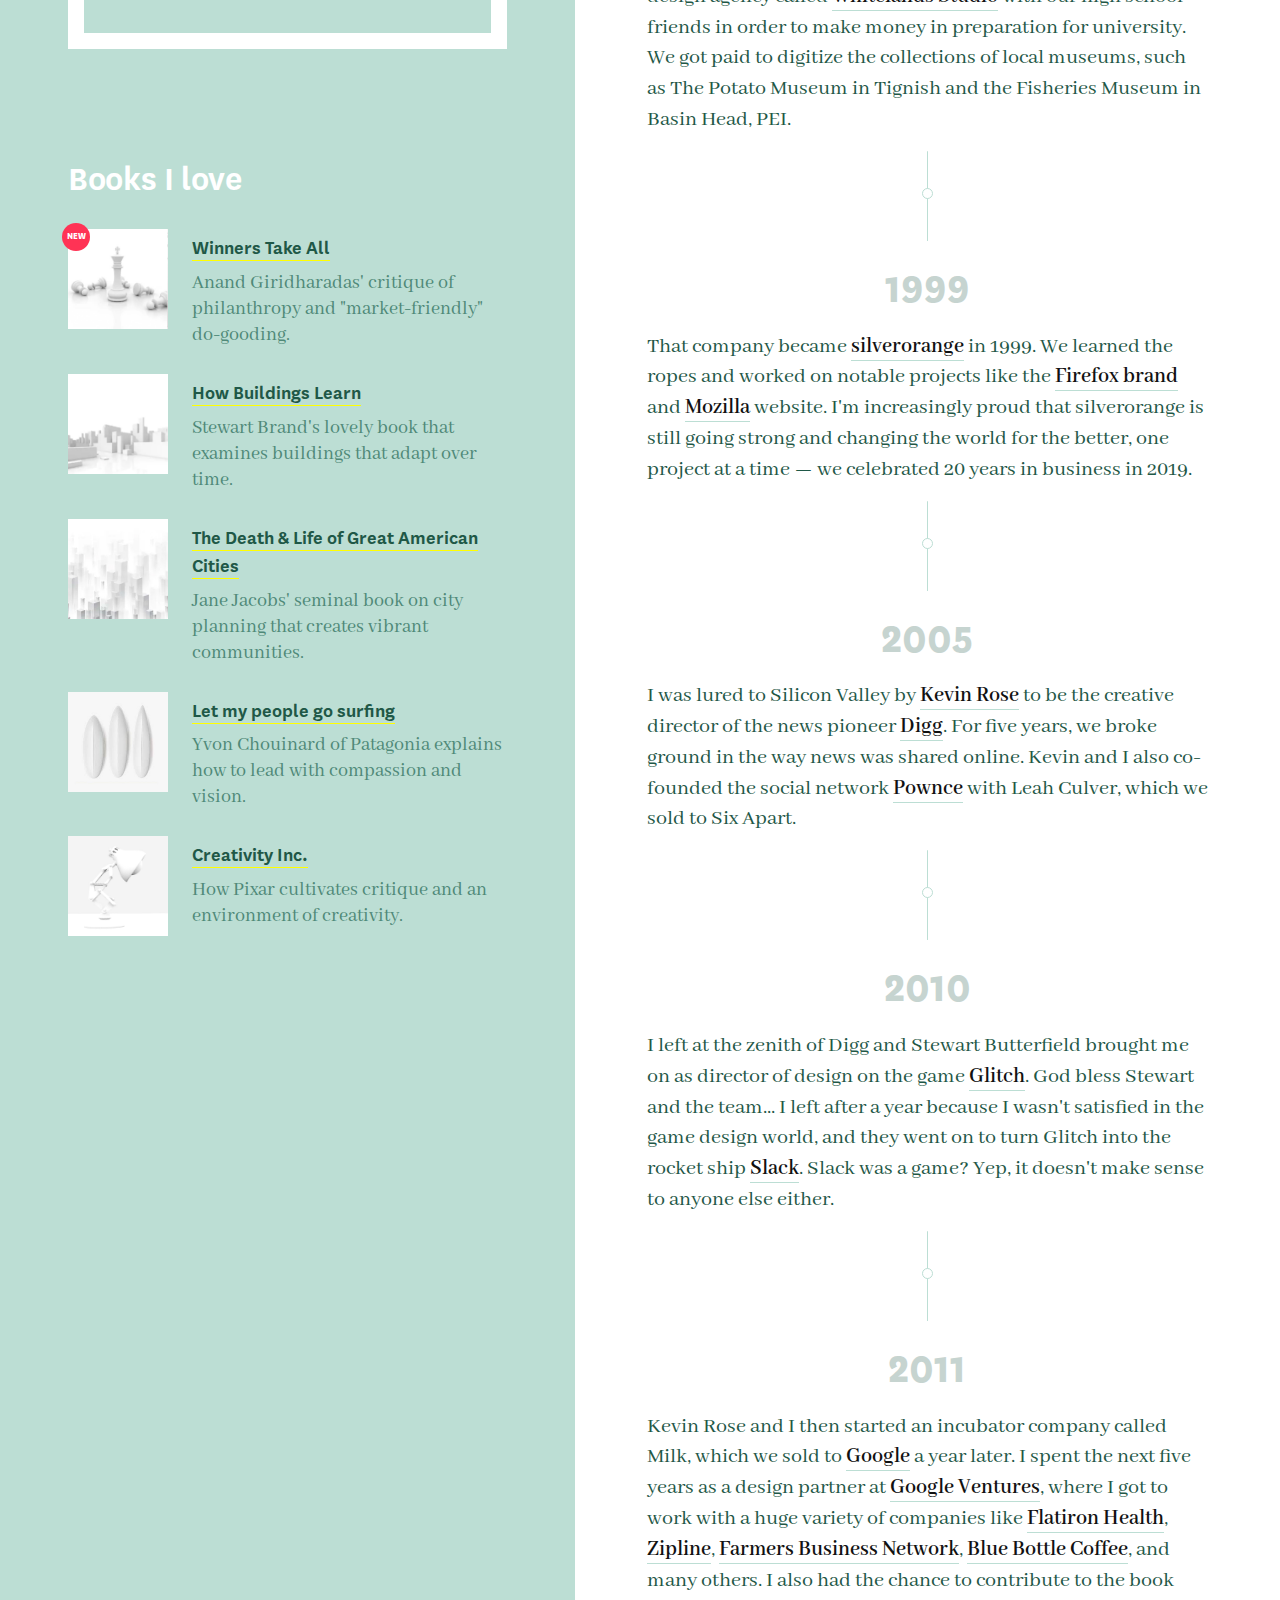
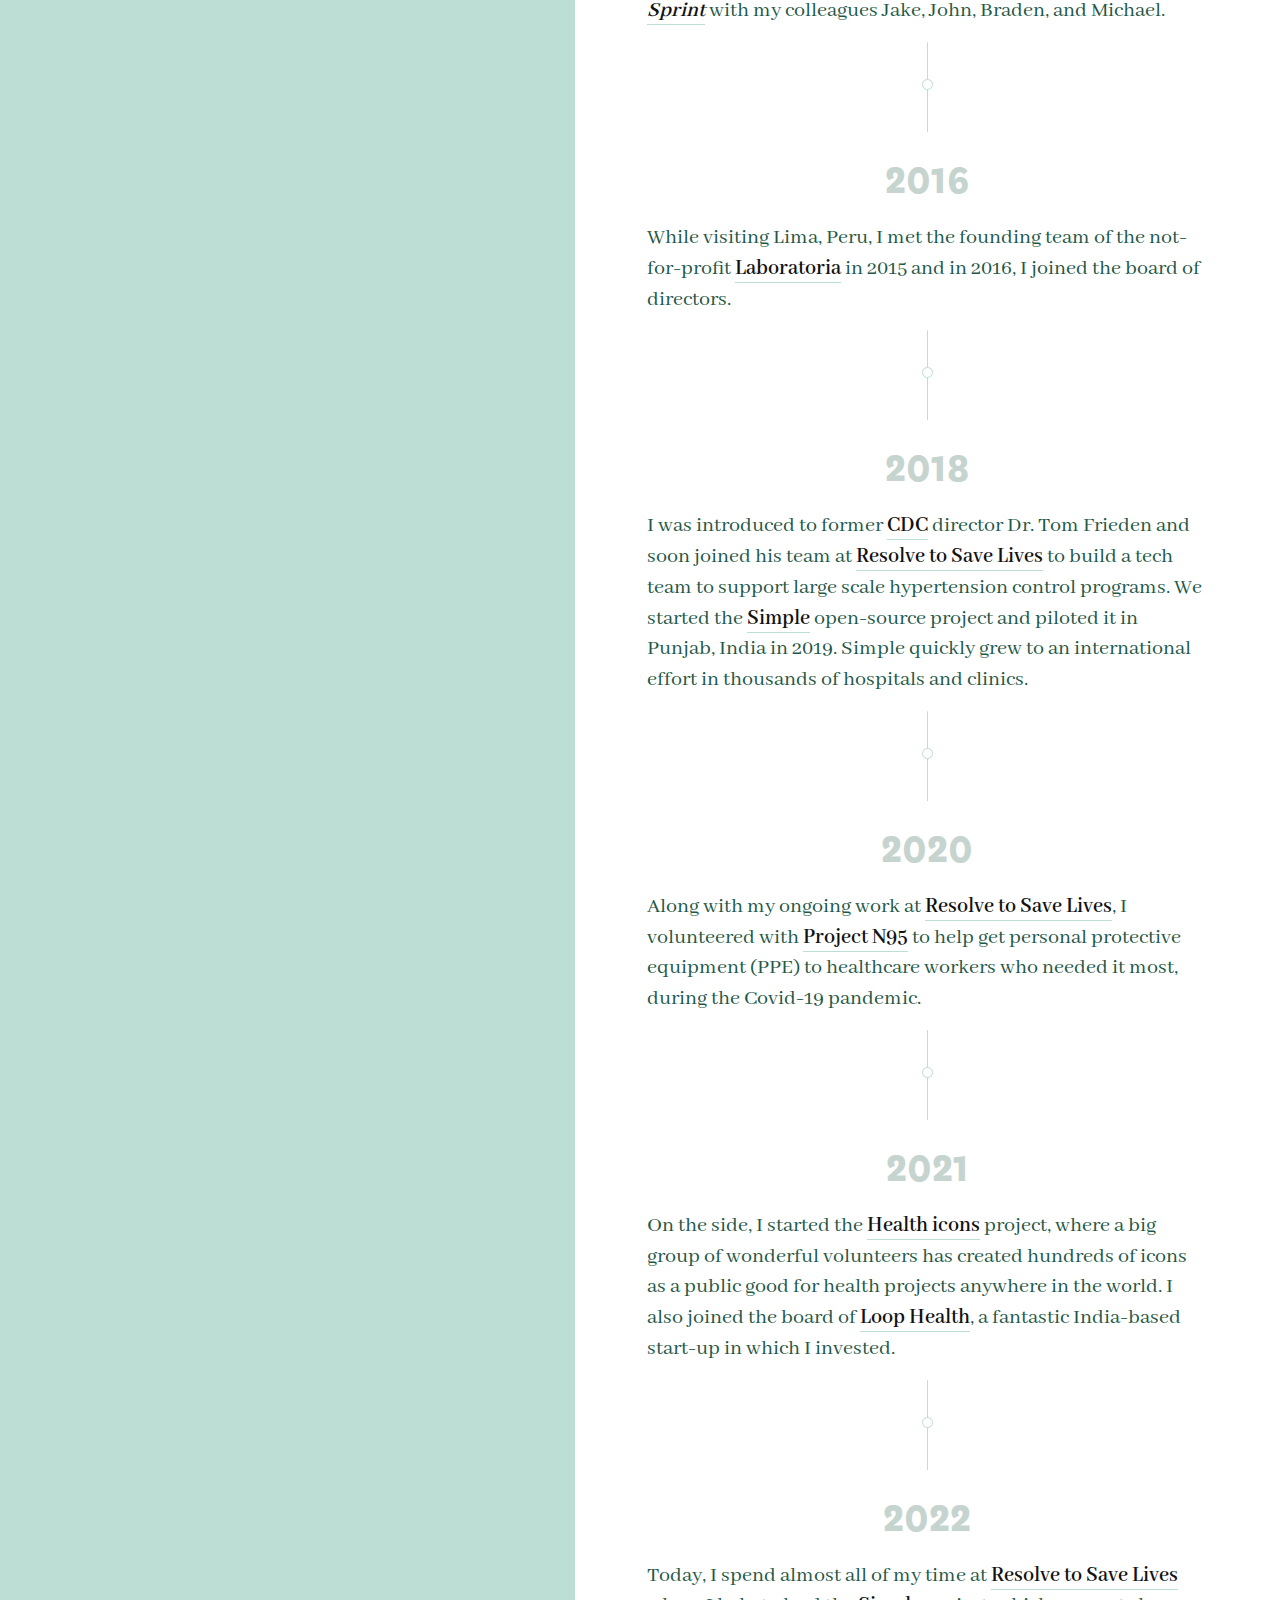
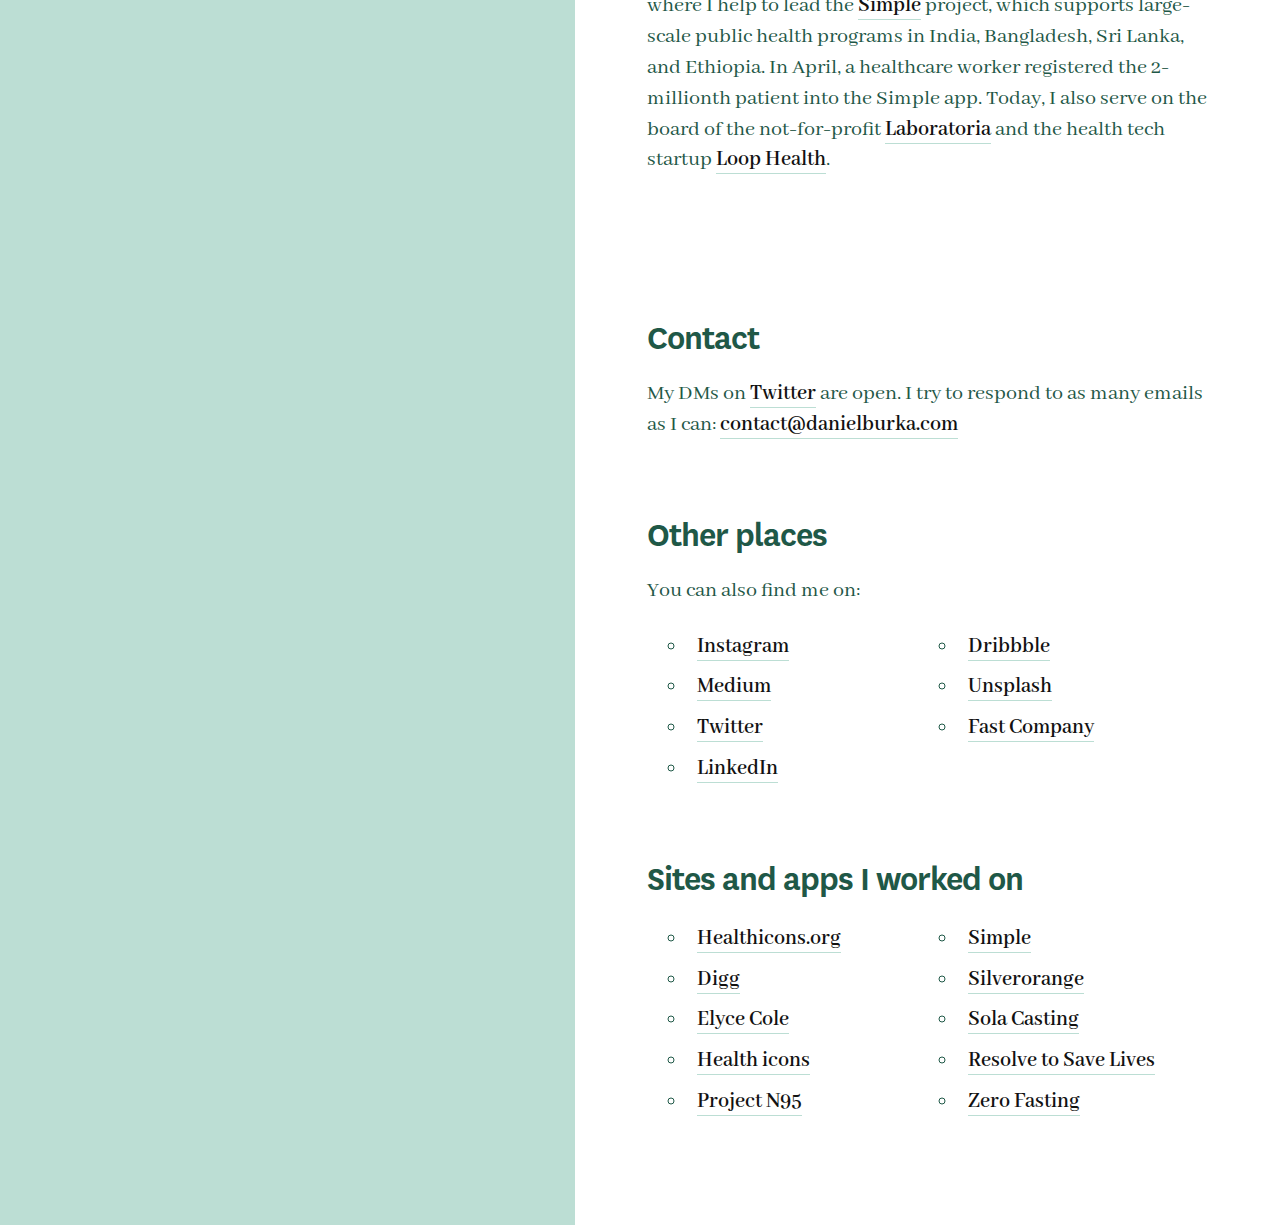
==== commit 2bac385a: "Moved to a static website" ====
--- a/index.html
+++ b/index.html
@@ -1,3 +1,4 @@
+
 <!doctype html>
 <html>
 <head>
@@ -25,7 +26,7 @@
   <meta property="og:description"        content="Daniel is a product manager and designer who focuses on solving complex global health problems in simple ways." />
   <meta property="og:site_name" content="Daniel Burka" />
   <meta property="og:image"              content="https://danielburka.com/images/social.jpg" />
-    
+	
   <!-- Twitter Card data
   –––––––––––––––––––––––––––––––––––––––––––––––––– -->
   <meta name="twitter:card" content="summary_large_image">
@@ -39,13 +40,6 @@
   –––––––––––––––––––––––––––––––––––––––––––––––––– -->
   <link href="stylesheets/site.css" rel="stylesheet" />
 
-  <!-- FONT
-  –––––––––––––––––––––––––––––––––––––––––––––––––– -->
-  
-  <!-- JS
-  –––––––––––––––––––––––––––––––––––––––––––––––––– -->
-  <!-- <script src="javascripts/site.js"></script> -->
-
   <!-- Favicon
   –––––––––––––––––––––––––––––––––––––––––––––––––– -->
   <link rel="icon" type="image/png" href="images/favicon.png">
@@ -53,190 +47,179 @@
 </head>
 <body>
 <div class="wrapper">
-    <div class="half">
-        <div class="contents">
-            
-            <nav>
-                <a href="#story" style="width: 220px;">Story</a>
-                <a href="#contact" style="width: 310px;">Contact</a>
-                <a href="#interview" style="width: 220px;">Interview</a>
-                <a href="#books" style="width: 130px;">Reading</a>
-            </nav>
-            
-            <h1>Daniel <span>Burka</span></h1>
-            
-            <p class="intro">Product manager and designer who focuses on solving complex global health problems in simple ways.</p>
-            
-            <p>I'm the director of product and design at the not-for-profit <a href="http://resolvetosavelives.org">Resolve to Save Lives</a>, where I spend the majority of my time on the open source project, <a href="http://simple.org">Simple</a>. Simple is used by hundreds of hospitals to manage over 200,000 patients with hypertension.</p>
-            
-            <p>On the side, I'm on the board of <a href="https://www.laboratoria.la/en">Laboratoria</a>, a not-for-profit based in Peru helping Latin American women build successful careers in tech. I'm also a member of Adobe's <a href="https://xd.adobe.com/ideas/design-circle/">Design Circle</a>, which grants scholarships to designers from around the world.</p>
-            
-            <h2 id="story">Story</h2>
-            <p class="story first"><strong>1990s</strong> I grew up on Prince Edward Island in Canada. My older brother Peter was a nerd and my mother was very supportive, so I was privileged enough to have a computer around the house in my teens and started hacking on projects. In school, I even won a prize in a Remembrance Day website contest by <a href="https://www.veterans.gc.ca/">Veterans Affairs Canada</a> &#8212; my own legit copy of <a href="https://en.wikipedia.org/wiki/CorelDRAW">Corel Draw</a>!</p>
-            
-            <p class="story"><strong>1996</strong> When I was 16, my twin brother Nicholas and I started a web design agency called <a href="http://www.whitelands.com">Whitelands Studio</a> with our high school friends in order to make money in preparation for university. We got paid to digitize the collections of local museums, such as The Potato Museum in Tignish and the Fisheries Museum in Basin Head, PEI.</p>
-            
-            <p class="story"><strong>1999</strong> That company became <a href="http://silverorange.com/">silverorange</a> in 1999. We learned the ropes and worked on notable projects like the <a href="https://hicksdesign.co.uk/journal/branding-firefox">Firefox brand</a> and <a href="http://mozilla.org">Mozilla</a> website. I'm increasingly proud that silverorange is still going strong and changing the world for the better, one project at a time &#8212; we celebrated 20 years in business in 2019.</p>
-
-            <p class="story"><strong>2005</strong> I was lured to Silicon Valley by <a href="http://kevinrose.com">Kevin Rose</a> to be the creative director of the news pioneer <a href="http://digg.com">Digg</a>. For five years, we broke ground in the way news was shared online. Kevin and I also co-founded the social network <a href="https://en.wikipedia.org/wiki/Pownce">Pownce</a> with Leah Culver, which we sold to Six Apart.</p>
-            
-            <p class="story"><strong>2010</strong> I left at the zenith of Digg and Stewart Butterfield brought me on as director of design on the game <a href="https://en.wikipedia.org/wiki/Glitch_(video_game)">Glitch</a>. God bless Stewart and the team... I left after a year because I wasn't satisfied in the game design world, and they went on to turn Glitch into the rocket ship <a href="http://slack.com">Slack</a>. Slack was a game? Yep, it doesn't make sense to anyone else either.</p>
-            
-            <p class="story"><strong>2011</strong> Kevin Rose and I then started an incubator company called Milk, which we sold to <a href="http://google.com">Google</a> a year later. I spent the next five years as a design partner at <a href="http://gv.com">Google Ventures</a>, where I got to work with a huge variety of companies like <a href="http://flatiron.com">Flatiron Health</a>, <a href="http://flyzipline.com">Zipline</a>, <a href="http://farmersbuisnessnetwork.com">Farmers Business Network</a>, <a href="http://bluebottle.com">Blue Bottle Coffee</a>, and many others. I also had the chance to contribute to the book <a href="https://www.amazon.com/Sprint-Solve-Problems-Test-Ideas/dp/1442397683"><em>Sprint</em></a> with my colleagues Jake, John, Braden, and Michael.</p>
-            
-            <p class="story"><strong>2018</strong> I was introduced to former <a href="http://cdc.gov">CDC</a> director Dr. Tom Frieden and soon joined his team at <a href="http://resolvetosavelives.org">Resolve to Save Lives</a> to build a tech team to support large scale hypertension control programs. Today, I spend most of my time on the <a href="http://simple.org">Simple</a> project in India, Bangladesh, and Ethiopia.</p>
-            
-            <h2 id="contact">Contact</h2>
-            <p>My DMs on Twitter are open and I try to respond to as many emails as I can: <a href="mailto:contact@danielburka.com">contact@danielburka.com</a></p>
-            
-            <h2 id="links">Other places</h2>
-            <p>You can also find me on:</p>
-            <ul style="column-count: 2;">
-                <li><a href="http://instagram.com/dburka">Instagram</a></li>
-                <li><a href="http://medium.com/@dburka">Medium</a></li>
-                <li><a href="http://twitter.com/dburka">Twitter</a></li>
-                <li><a href="https://www.linkedin.com/in/dburka/">LinkedIn</a></li>
-                <li><a href="https://dribbble.com/dburka">Dribbble</a></li>
-                <li><a href="https://unsplash.com/@dburka">Unsplash</a></li>
-                <li><a href="https://www.fastcompany.com/user/daniel-burka">Fast Company</a></li>
-            </ul>
-            
-            <footer>
-                <a href="http://twitter.com/dburka"><img src="images/twitter.png"></a>
-                <a href="http://medium.com/@dburka"><img src="images/medium.png"></a>
-                <a href="http://instagram.com/dburka"><img src="images/instagram.png"></a>
-                <a href="https://www.linkedin.com/in/dburka/"><img src="images/linkedin.png"></a>
-                <a href="https://dribbble.com/dburka"><img src="images/dribbble.png"></a>
-            </footer>
-        </div>
-    </div>
-    <div class="feature">
-        <div class="feature-contents">
-            <h3 id="essays">Essays I wrote</h3>
-            <div class="reading">
-                <a href="https://medium.com/simple-dot-org/what-we-are-learning-by-creating-an-ultra-thin-emr-d178e6bbdbd4">
-                    <img src="images/reading-emr.jpg">
-                    <strong>Lessons from an ultra-thin EMR</strong>
-                    <span>Lessons learned while creating Simple, a light medical record for rapid clinical care.</span>
-                </a>
-            </div>
-            <div class="reading">
-                <a href="https://medium.com/simple-dot-org/open-source-brand-design-for-simple-474f03a7fc15">
-                    <img src="images/reading-simple-brand.jpg">
-                    <strong>Open source brand for Simple</strong>
-                    <span>We created a brand as an open source effort involving dozens of designers.</span>
-                </a>
-            </div>
-
-            <div class="reading">
-                <a href="https://library.gv.com/everyone-is-a-designer-get-over-it-501cc9a2f434?source=friends_link&sk=e4725d6d0e20da6e436920803e6ce214">
-                    <img src="images/reading-everyone.jpg">
-                    <strong>Everyone is a designer, get over it</strong>
-                    <span>In reality everyone is designing your product. What does that mean for you as a leader?</span>
-                </a>
-            </div>
-            
-            <div class="reading">
-                <a href="https://library.gv.com/a-designers-guide-to-parkinson-s-law-of-triviality-86484cb79526?source=friends_link&sk=04ee8b56d7b4cb466e88f0e4a78e2c65">
-                    <img src="images/reading-parkinsons.jpg">
-                    <strong>A designer’s guide to &ldquo;Bike Shedding&rdquo;</strong>
-                    <span>What to do when your team is over-focusing on the side details.</span>
-                </a>
-            </div>
-            
-            <div class="reading">
-                <a href="https://medium.com/google-design/the-best-design-books-that-arent-explicitly-about-design-74fc96ce115e?source=friends_link&sk=406a8a8231e8090c2299e75dc10a70c0">
-                    <img src="images/reading-books.jpg">
-                    <strong>The best ‘Design’ books not about design</strong>
-                    <span>12 of the best non-design books that designers should look to for insight and inspiration.</span>
-                </a>
-            </div>
-            
-            <h3 id="interview">Interview</h3>
-            <p>My conversation with <a href="https://www.highresolution.design/">High Resolution</a> gives a good perspective on how I think about design.</p>
-            <div class="videoWrapper">
-            <iframe style="width: 100%;" src="https://www.youtube.com/embed/TeE6Tx_nO94" frameborder="0" allow="accelerometer; autoplay; encrypted-media; gyroscope; picture-in-picture" allowfullscreen></iframe>
-            </div>
-            
-            <h3 id="books">Books I love</h3>
-            
-            <div class="reading">
-                <a href="https://www.penguinrandomhouse.com/books/539747/winners-take-all-by-anand-giridharadas/">
-                    <img src="images/reading-winners.jpg">
-                    <strong>Winners Take All</strong>
-                    <span>Anand Giridharadas' critique of philanthropy and "market-friendly" do-gooding.</span>
-                </a>
-                <div class="new">NEW</div>
-            </div>
-            
-            <div class="reading">
-                <a href="https://en.wikipedia.org/wiki/How_Buildings_Learn">
-                    <img src="images/reading-buildings.jpg">
-                    <strong>How Buildings Learn</strong>
-                    <span>Stewart Brand's lovely book that examines buildings that adapt over time.</span>
-                </a>
-            </div>
-            
-            <div class="reading">
-                <a href="https://en.wikipedia.org/wiki/The_Death_and_Life_of_Great_American_Cities">
-                    <img src="images/reading-cities.jpg">
-                    <strong>The Death &amp; Life of Great American Cities</strong>
-                    <span>Jane Jacobs' seminal book on city planning that creates vibrant communities.</span>
-                </a>
-            </div>
-            
-            <div class="reading">
-                <a href="https://www.patagonia.com/product/let-my-people-go-surfing-revised-paperback-book/BK067.html">
-                    <img src="images/reading-surfing.jpg">
-                    <strong>Let my people go surfing</strong>
-                    <span>Yvon Chouinard of Patagonia explains how to lead with compassion and vision.</span>
-                </a>
-            </div>
-            
-            <div class="reading">
-                <a href="http://www.creativityincbook.com/about/">
-                    <img src="images/reading-creativity.jpg">
-                    <strong>Creativity Inc.</strong>
-                    <span>How Pixar cultivates critique and an environment of creativity.</span>
-                </a>
-            </div>
-            
-        </div>
-    </div>
-    
-    <style>
-        .card-dropdown {
-            width: 100%;
-            border: 1px solid $blue;
-            color: $blue;
-            font-weight: bold;
-            font-size: 18px;
-            padding: 8px;
-            height: 42px;
-            background: #fff;
-            margin: 16px 0 8px 0;
-            border-radius: 5px;
-            position: relative;
-        }
-    </style>
-    <form>
-        <select class="card-dropdown">
-            <optgroup label="All patients">
-                <option>All follow-up patients</option>
-            <optgroup label="Hypertension">
-                <option>All hypertension patients</option>
-                <option>Female</option>
-                <option>Male</option>
-                <option>Transgender</option>
-            </optgroup>
-            <optgroup label="Diabetes">
-                <option>All diabetes patients</option>
-                <option>Female</option>
-                <option>Male</option>
-                <option>Transgender</option>
-            </optgroup>
-        </select>
-    </form>
+	<div class="half">
+		<div class="contents">
+			
+			<nav>
+				<a href="#story" style="width: 220px;">Story</a>
+				<a href="#contact" style="width: 310px;">Contact</a>
+				<a href="#interview" style="width: 220px;">Interview</a>
+				<a href="#books" style="width: 130px;">Reading</a>
+			</nav>
+			
+			<h1>Daniel <span>Burka</span></h1>
+			
+			<p class="intro">Product manager and designer who focuses on solving complex global health problems in simple ways.</p>
+			
+			<p>I'm the director of product and design at the not-for-profit <a href="http://resolvetosavelives.org">Resolve to Save Lives</a>, where I spend the majority of my time on the open source project, <a href="http://simple.org">Simple</a>. Simple is used by thousands of hospitals in India, Bangladesh, and Ethiopia to manage over 2 million patients with hypertension and diabetes.</p>
+			
+			<p>On the side, I'm on the board of <a href="https://www.laboratoria.la/en">Laboratoria</a>, a not-for-profit based in Peru helping Latin American women build successful careers in tech. In 2021, I started the open source <a href="https://healthicons.org">Health icons</a> project to provide free icons to healthcare projects around the world. I'm also a member of Adobe's <a href="https://xd.adobe.com/ideas/design-circle/">Design Circle</a>, which grants scholarships to a diverse group of designers each year.</p>
+			
+			<h2 id="story">Story</h2>
+			<p class="story first"><strong>1990s</strong> I grew up on Prince Edward Island in Canada. My older brother Peter was a nerd and my mother was very supportive, so I was privileged enough to have a computer around the house in my teens and started hacking on projects. In school, I even won a prize in a Remembrance Day website contest by <a href="https://www.veterans.gc.ca/">Veterans Affairs Canada</a> &#8212; my own legit copy of <a href="https://en.wikipedia.org/wiki/CorelDRAW">Corel Draw</a>!</p>
+			
+			<p class="story"><strong>1996</strong> When I was 16, my twin brother Nicholas and I started a web design agency called <a href="http://www.whitelands.com">Whitelands Studio</a> with our high school friends in order to make money in preparation for university. We got paid to digitize the collections of local museums, such as The Potato Museum in Tignish and the Fisheries Museum in Basin Head, PEI.</p>
+			
+			<p class="story"><strong>1999</strong> That company became <a href="http://silverorange.com/">silverorange</a> in 1999. We learned the ropes and worked on notable projects like the <a href="https://hicksdesign.co.uk/journal/branding-firefox">Firefox brand</a> and <a href="http://mozilla.org">Mozilla</a> website. I'm increasingly proud that silverorange is still going strong and changing the world for the better, one project at a time &#8212; we celebrated 20 years in business in 2019.</p>
+
+			<p class="story"><strong>2005</strong> I was lured to Silicon Valley by <a href="http://kevinrose.com">Kevin Rose</a> to be the creative director of the news pioneer <a href="http://digg.com">Digg</a>. For five years, we broke ground in the way news was shared online. Kevin and I also co-founded the social network <a href="https://en.wikipedia.org/wiki/Pownce">Pownce</a> with Leah Culver, which we sold to Six Apart.</p>
+			
+			<p class="story"><strong>2010</strong> I left at the zenith of Digg and Stewart Butterfield brought me on as director of design on the game <a href="https://en.wikipedia.org/wiki/Glitch_(video_game)">Glitch</a>. God bless Stewart and the team... I left after a year because I wasn't satisfied in the game design world, and they went on to turn Glitch into the rocket ship <a href="http://slack.com">Slack</a>. Slack was a game? Yep, it doesn't make sense to anyone else either.</p>
+			
+			<p class="story"><strong>2011</strong> Kevin Rose and I then started an incubator company called Milk, which we sold to <a href="http://google.com">Google</a> a year later. I spent the next five years as a design partner at <a href="http://gv.com">Google Ventures</a>, where I got to work with a huge variety of companies like <a href="http://flatiron.com">Flatiron Health</a>, <a href="http://flyzipline.com">Zipline</a>, <a href="http://farmersbuisnessnetwork.com">Farmers Business Network</a>, <a href="http://bluebottle.com">Blue Bottle Coffee</a>, and many others. I also had the chance to contribute to the book <a href="https://www.amazon.com/Sprint-Solve-Problems-Test-Ideas/dp/1442397683"><em>Sprint</em></a> with my colleagues Jake, John, Braden, and Michael.</p>
+			
+			<p class="story"><strong>2016</strong> While visiting Lima, Peru, I met the founding team of the not-for-profit <a href="https://www.laboratoria.la/en">Laboratoria</a> in 2015 and in 2016, I joined the board of directors.</p>
+			
+			<p class="story"><strong>2018</strong> I was introduced to former <a href="http://cdc.gov">CDC</a> director Dr. Tom Frieden and soon joined his team at <a href="http://resolvetosavelives.org">Resolve to Save Lives</a> to build a tech team to support large scale hypertension control programs. We started the <a href="https://simple.org">Simple</a> open-source project and piloted it in Punjab, India in 2019. Simple quickly grew to an international effort in thousands of hospitals and clinics.</p>
+			
+			<p class="story"><strong>2020</strong> Along with my ongoing work at <a href="http://resolvetosavelives.org">Resolve to Save Lives</a>, I volunteered with <a href="https://projectN95.org">Project N95</a> to help get personal protective equipment (PPE) to healthcare workers who needed it most, during the Covid-19 pandemic.</p>
+			
+			<p class="story"><strong>2021</strong> On the side, I started the <a href="https://healthicons.org">Health icons</a> project, where a big group of wonderful volunteers has created hundreds of icons as a public good for health projects anywhere in the world. I also joined the board of <a href="https://loophealth.com">Loop Health</a>, a fantastic India-based start-up in which I invested.</p>
+			
+			<p class="story"><strong>2022</strong> Today, I spend almost all of my time at <a href="http://resolvetosavelives.org">Resolve to Save Lives</a> where I help to lead the <a href="http://simple.org">Simple</a> project, which supports large-scale public health programs in India, Bangladesh, Sri Lanka, and Ethiopia. In April, a healthcare worker registered the 2-millionth patient into the Simple app. Today, I also serve on the board of the not-for-profit <a href="https://www.laboratoria.la/en">Laboratoria</a> and the health tech startup <a href="https://loophealth.com">Loop Health</a>.</p>
+			
+			<h2 id="contact">Contact</h2>
+			<p>My DMs on <a href="https://twitter.com/dburka">Twitter</a> are open. I try to respond to as many emails as I can: <a href="mailto:contact@danielburka.com">contact@danielburka.com</a></p>
+			
+			<h2 id="links">Other places</h2>
+			<p>You can also find me on:</p>
+			<ul style="column-count: 2;">
+				<li><a href="http://instagram.com/dburka">Instagram</a></li>
+				<li><a href="http://medium.com/@dburka">Medium</a></li>
+				<li><a href="http://twitter.com/dburka">Twitter</a></li>
+				<li><a href="https://www.linkedin.com/in/dburka/">LinkedIn</a></li>
+				<li><a href="https://dribbble.com/dburka">Dribbble</a></li>
+				<li><a href="https://unsplash.com/@dburka">Unsplash</a></li>
+				<li><a href="https://www.fastcompany.com/user/daniel-burka">Fast Company</a></li>
+			</ul>
+			
+			<h2 id="sites">Sites and apps I worked on</h2>
+			<ul style="column-count: 2;">
+				<li><a href="https://healthicons.org/">Healthicons.org</a></li>
+				<li><a href="https://digg.com/">Digg</a></li>
+				<li><a href="https://elycecole.com/">Elyce Cole</a></li>
+				<li><a href="https://healthicons.org/">Health icons</a></li>
+				<li><a href="https://www.projectn95.org/">Project N95</a></li>
+				<li><a href="https://simple.org/">Simple</a></li>
+				<li><a href="https://silverorange.com/">Silverorange</a></li>
+				<li><a href="https://solacasting.com/">Sola Casting</a></li>
+				<li><a href="https://resolvetosavelives.org/">Resolve to Save Lives</a></li>
+				<li><a href="https://www.zerofasting.com/">Zero Fasting</a></li>
+			</ul>
+			
+			<footer>
+				<a href="http://twitter.com/dburka"><img src="images/twitter.png"></a>
+				<a href="http://medium.com/@dburka"><img src="images/medium.png"></a>
+				<a href="http://instagram.com/dburka"><img src="images/instagram.png"></a>
+				<a href="https://www.linkedin.com/in/dburka/"><img src="images/linkedin.png"></a>
+				<a href="https://dribbble.com/dburka"><img src="images/dribbble.png"></a>
+			</footer>
+
+		</div>
+	</div>
+	<div class="feature">
+		<div class="feature-contents">
+			<h3 id="essays">Essays I wrote</h3>
+			<div class="reading">
+				<a href="https://medium.com/simple-dot-org/what-we-are-learning-by-creating-an-ultra-thin-emr-d178e6bbdbd4">
+					<img src="images/reading-emr.jpg">
+					<strong>Lessons from an ultra-thin EMR</strong>
+					<span>Lessons learned while creating Simple, a light medical record for rapid clinical care.</span>
+				</a>
+			</div>
+			<div class="reading">
+				<a href="https://medium.com/simple-dot-org/open-source-brand-design-for-simple-474f03a7fc15">
+					<img src="images/reading-simple-brand.jpg">
+					<strong>Open source brand for Simple</strong>
+					<span>We created a brand as an open source effort involving dozens of designers.</span>
+				</a>
+			</div>
+
+			<div class="reading">
+				<a href="https://library.gv.com/everyone-is-a-designer-get-over-it-501cc9a2f434?source=friends_link&sk=e4725d6d0e20da6e436920803e6ce214">
+					<img src="images/reading-everyone.jpg">
+					<strong>Everyone is a designer, get over it</strong>
+					<span>In reality everyone is designing your product. What does that mean for you as a leader?</span>
+				</a>
+			</div>
+			
+			<div class="reading">
+				<a href="https://library.gv.com/a-designers-guide-to-parkinson-s-law-of-triviality-86484cb79526?source=friends_link&sk=04ee8b56d7b4cb466e88f0e4a78e2c65">
+					<img src="images/reading-parkinsons.jpg">
+					<strong>A designer’s guide to &ldquo;Bike Shedding&rdquo;</strong>
+					<span>What to do when your team is over-focusing on the side details.</span>
+				</a>
+			</div>
+			
+			<div class="reading">
+				<a href="https://medium.com/google-design/the-best-design-books-that-arent-explicitly-about-design-74fc96ce115e?source=friends_link&sk=406a8a8231e8090c2299e75dc10a70c0">
+					<img src="images/reading-books.jpg">
+					<strong>The best ‘Design’ books not about design</strong>
+					<span>12 of the best non-design books that designers should look to for insight and inspiration.</span>
+				</a>
+			</div>
+			
+			<h3 id="interview">Interview</h3>
+			<p>My conversation with <a href="https://www.highresolution.design/">High Resolution</a> gives a good perspective on how I think about design.</p>
+			<div class="videoWrapper">
+			<iframe style="width: 100%;" src="https://www.youtube.com/embed/TeE6Tx_nO94" frameborder="0" allow="accelerometer; autoplay; encrypted-media; gyroscope; picture-in-picture" allowfullscreen></iframe>
+			</div>
+			
+			<h3 id="books">Books I love</h3>
+			
+			<div class="reading">
+				<a href="https://www.penguinrandomhouse.com/books/539747/winners-take-all-by-anand-giridharadas/">
+					<img src="images/reading-winners.jpg">
+					<strong>Winners Take All</strong>
+					<span>Anand Giridharadas' critique of philanthropy and "market-friendly" do-gooding.</span>
+				</a>
+				<div class="new">NEW</div>
+			</div>
+			
+			<div class="reading">
+				<a href="https://en.wikipedia.org/wiki/How_Buildings_Learn">
+					<img src="images/reading-buildings.jpg">
+					<strong>How Buildings Learn</strong>
+					<span>Stewart Brand's lovely book that examines buildings that adapt over time.</span>
+				</a>
+			</div>
+			
+			<div class="reading">
+				<a href="https://en.wikipedia.org/wiki/The_Death_and_Life_of_Great_American_Cities">
+					<img src="images/reading-cities.jpg">
+					<strong>The Death &amp; Life of Great American Cities</strong>
+					<span>Jane Jacobs' seminal book on city planning that creates vibrant communities.</span>
+				</a>
+			</div>
+			
+			<div class="reading">
+				<a href="https://www.patagonia.com/product/let-my-people-go-surfing-revised-paperback-book/BK067.html">
+					<img src="images/reading-surfing.jpg">
+					<strong>Let my people go surfing</strong>
+					<span>Yvon Chouinard of Patagonia explains how to lead with compassion and vision.</span>
+				</a>
+			</div>
+			
+			<div class="reading">
+				<a href="http://www.creativityincbook.com/about/">
+					<img src="images/reading-creativity.jpg">
+					<strong>Creativity Inc.</strong>
+					<span>How Pixar cultivates critique and an environment of creativity.</span>
+				</a>
+			</div>
+			
+		</div>
+	</div>
 </div>
 </body>
-</html>
+</html>--- a/stylesheets/site.css
+++ b/stylesheets/site.css
@@ -866,6 +866,10 @@
   font-family: National;
   src: url(fonts/National-Semibold.otf);
   font-weight: 600; }
+@font-face {
+  font-family: National;
+  src: url(fonts/National-Extrabold.otf);
+  font-weight: 900; }
 html {
   scroll-behavior: smooth; }
 
@@ -897,10 +901,10 @@
 h1 {
   font-size: 48px;
   font-family: National;
-  font-weight: 600;
-  letter-spacing: -0.03em;
+  font-weight: 900;
+  letter-spacing: -0.02em;
   color: #0F543F;
-  margin-top: 280px;
+  margin-top: 360px;
   margin-left: -2px; }
   h1 span {
     display: block;
@@ -962,8 +966,8 @@
   right: 20px; }
 
 footer a img {
-  width: 30px;
-  height: 30px;
+  width: 24px;
+  height: 24px;
   margin-right: 10px;
   -webkit-transition: opacity 1s, border-color 1s;
   transition: opacity 1s, border-color 1s;
@@ -979,13 +983,16 @@
 
 nav {
   text-align: right;
-  padding-top: 100px; }
+  margin-top: 100px;
+  border-top: 1px solid yellow;
+  width: 160px;
+  float: right; }
 
 nav a {
   display: block;
   padding: 8px 0;
   font-family: National, sans-serif;
-  font-weight: bold;
+  font-weight: 600;
   color: #1F5847;
   text-decoration: none;
   border-bottom: 1px solid yellow;
@@ -997,7 +1004,6 @@
   margin-right: 8px; }
 
 nav a:hover {
-  border-bottom-color: #fff;
   color: #000; }
 
 .feature {
@@ -1032,7 +1038,7 @@
   left: 0;
   width: 100%;
   height: 100%;
-  border: 16px solid #fff;
+  border: 8px solid #fff;
   -webkit-box-sizing: border-box;
           box-sizing: border-box; }
 
@@ -1060,11 +1066,82 @@
   .reading img {
     float: right;
     margin: 0 0 20px 20px;
-    height: 100px;
-    width: 100px; }
+    height: 160px;
+    width: 160px; }
+  .reading .new {
+    position: absolute;
+    top: 4px;
+    left: 95%;
+    color: #fff;
+    background: #FF3355;
+    font-family: National, sans-serif;
+    font-weight: bold;
+    width: 28px;
+    height: 28px;
+    line-height: 28px;
+    text-align: center;
+    font-size: 9px;
+    border-radius: 100px; }
 
 hr {
   margin: 48px; }
+
+.new {
+  position: absolute;
+  top: 4px;
+  left: -6px;
+  color: #fff;
+  background: #FF3355;
+  font-family: National, sans-serif;
+  font-weight: bold;
+  width: 28px;
+  height: 28px;
+  line-height: 28px;
+  text-align: center;
+  font-size: 9px;
+  border-radius: 100px; }
+
+.story {
+  padding: 60px 0 40px 0;
+  position: relative; }
+  .story strong {
+    display: block;
+    text-align: center;
+    font-family: National, sans-serif;
+    margin: 0 0 12px 0;
+    font-size: 42px;
+    font-variant-numeric: lining-nums;
+    opacity: 0.25; }
+
+.story:after {
+  content: ".";
+  text-indent: -5000px;
+  color: rgba(255, 255, 255, 0.01);
+  width: 9px;
+  height: 9px;
+  position: absolute;
+  border-radius: 100px;
+  border: 1px solid #BCDED4;
+  background: #fff;
+  top: -13px;
+  left: 50%;
+  margin-left: -5px; }
+
+.story:before {
+  content: ".";
+  text-indent: -5000px;
+  color: rgba(255, 255, 255, 0.01);
+  width: 1px;
+  height: 90px;
+  position: absolute;
+  border-radius: 100px;
+  background: #BCDED4;
+  top: -50px;
+  left: 50%; }
+
+.story.first:before {
+  height: 45px;
+  top: -2px; }
 
 /* For large devices */
 @media (min-width: 1000px) {
@@ -1084,6 +1161,10 @@
       font-size: inherit;
       margin-top: 0;
       margin-left: 0; }
+
+  footer a img {
+    width: 30px;
+    height: 30px; }
 
   .intro {
     font-size: 30px;
@@ -1110,9 +1191,9 @@
             flex-direction: column;
     -ms-flex-preferred-size: 100%;
         flex-basis: 100%;
-    -webkit-box-flex: 1;
-        -ms-flex: 1;
-            flex: 1;
+    -webkit-box-flex: 1.2;
+        -ms-flex: 1.2;
+            flex: 1.2;
     padding: 32px;
     border-top: none;
     display: table-cell; }
@@ -1130,39 +1211,10 @@
             flex: 1; }
 
   .feature-contents {
-    padding: 164px 48px 124px 48px; }
-
-  .story {
-    padding: 60px 0 40px 0;
-    position: relative; }
-
-  .story:after {
-    content: ".";
-    color: #fff;
-    width: 9px;
-    height: 9px;
-    position: absolute;
-    border-radius: 100px;
-    border: 1px solid #BCDED4;
-    background: #fff;
-    top: -13px;
-    left: 50%;
-    margin-left: -5px; }
-
-  .story:before {
-    content: ".";
-    color: #fff;
-    width: 1px;
-    height: 90px;
-    position: absolute;
-    border-radius: 100px;
-    background: #BCDED4;
-    top: -50px;
-    left: 50%; }
-
-  .story.first:before {
-    height: 45px;
-    top: -2px; }
+    padding: 254px 48px 124px 48px; }
+
+  .videoWrapper iframe {
+    border-width: 16px; }
 
   footer a img {
     opacity: 0.7;
@@ -1183,24 +1235,15 @@
       left: 0;
       top: 10px;
       -webkit-transition: all 0.1s;
-      transition: all 0.1s; }
+      transition: all 0.1s;
+      height: 100px;
+      width: 100px; }
     .reading a:hover img {
       -webkit-transform: scale(1.05);
               transform: scale(1.05); }
     .reading .new {
-      position: absolute;
       top: 4px;
-      left: -6px;
-      color: #fff;
-      background: #FF3355;
-      font-family: National, sans-serif;
-      font-weight: bold;
-      width: 28px;
-      height: 28px;
-      line-height: 28px;
-      text-align: center;
-      font-size: 9px;
-      border-radius: 100px; }
+      left: -6px; }
 
   #contact {
     margin-top: 100px; }
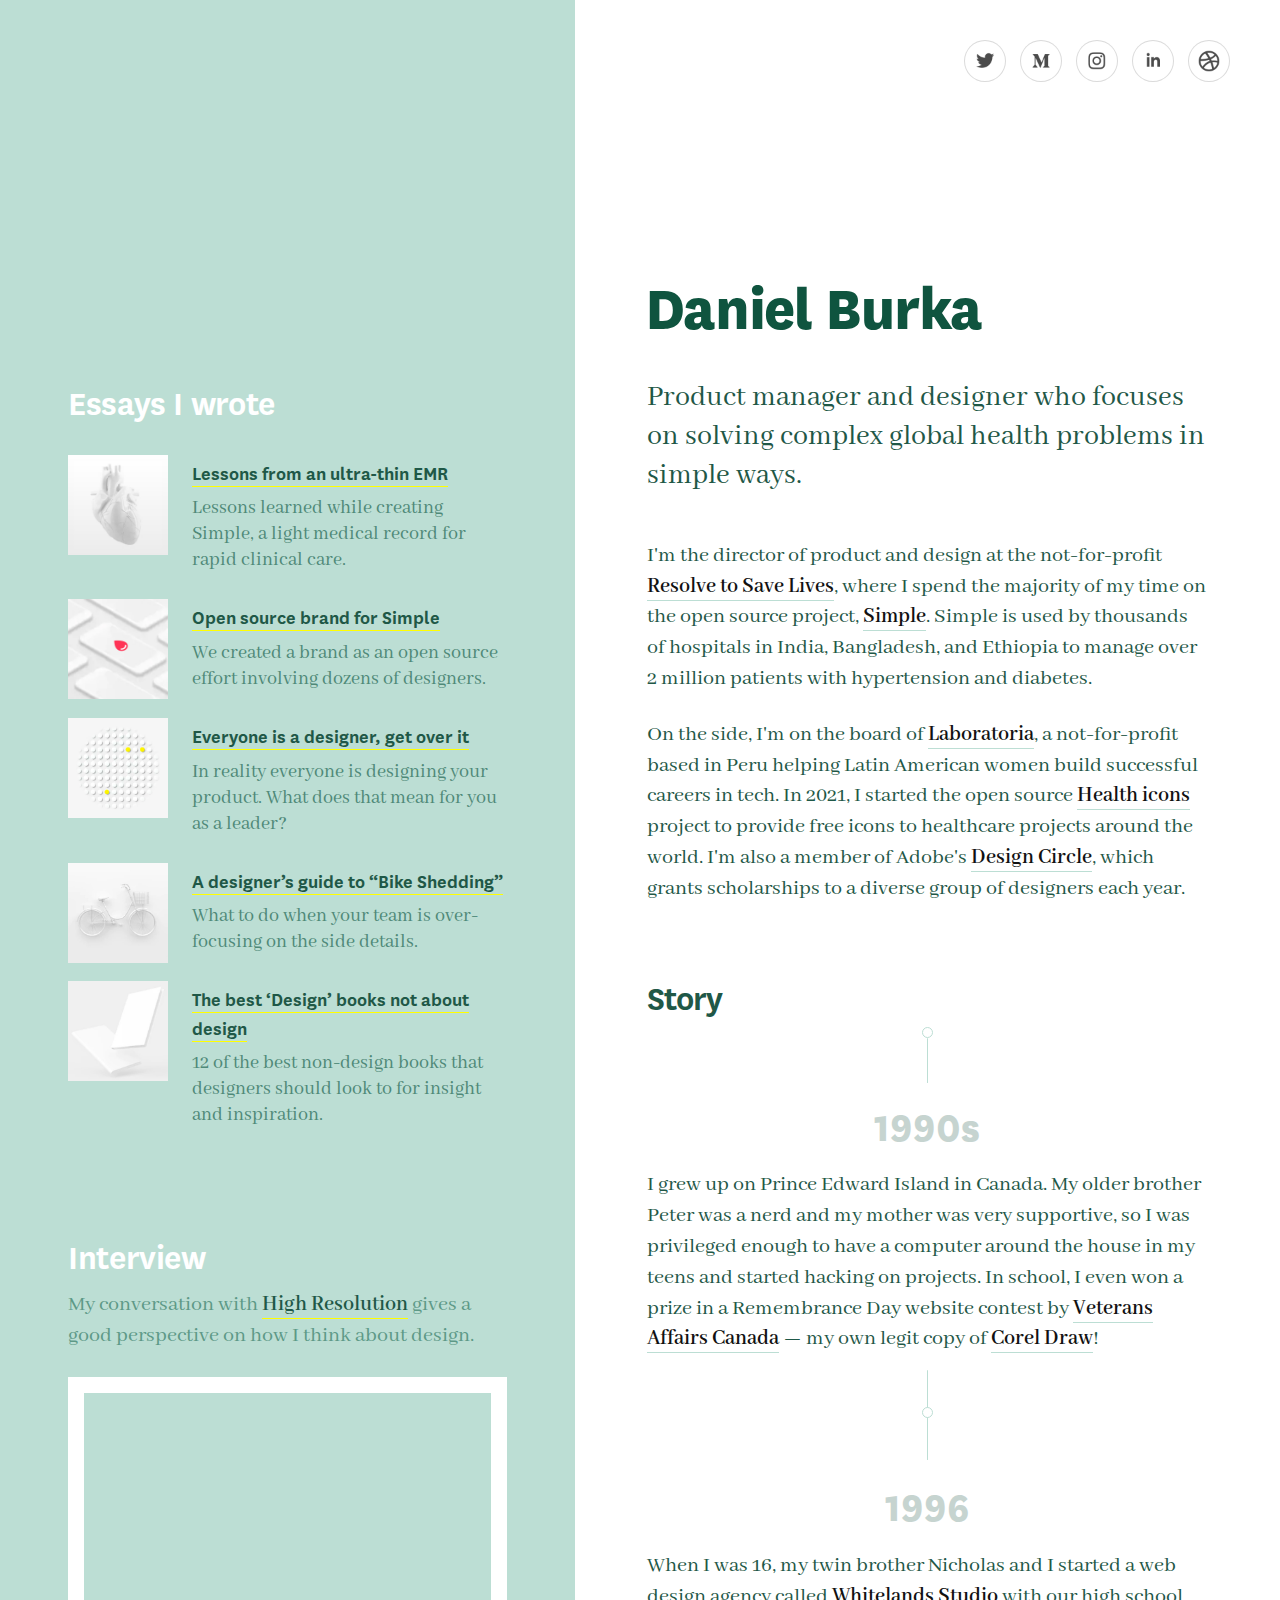
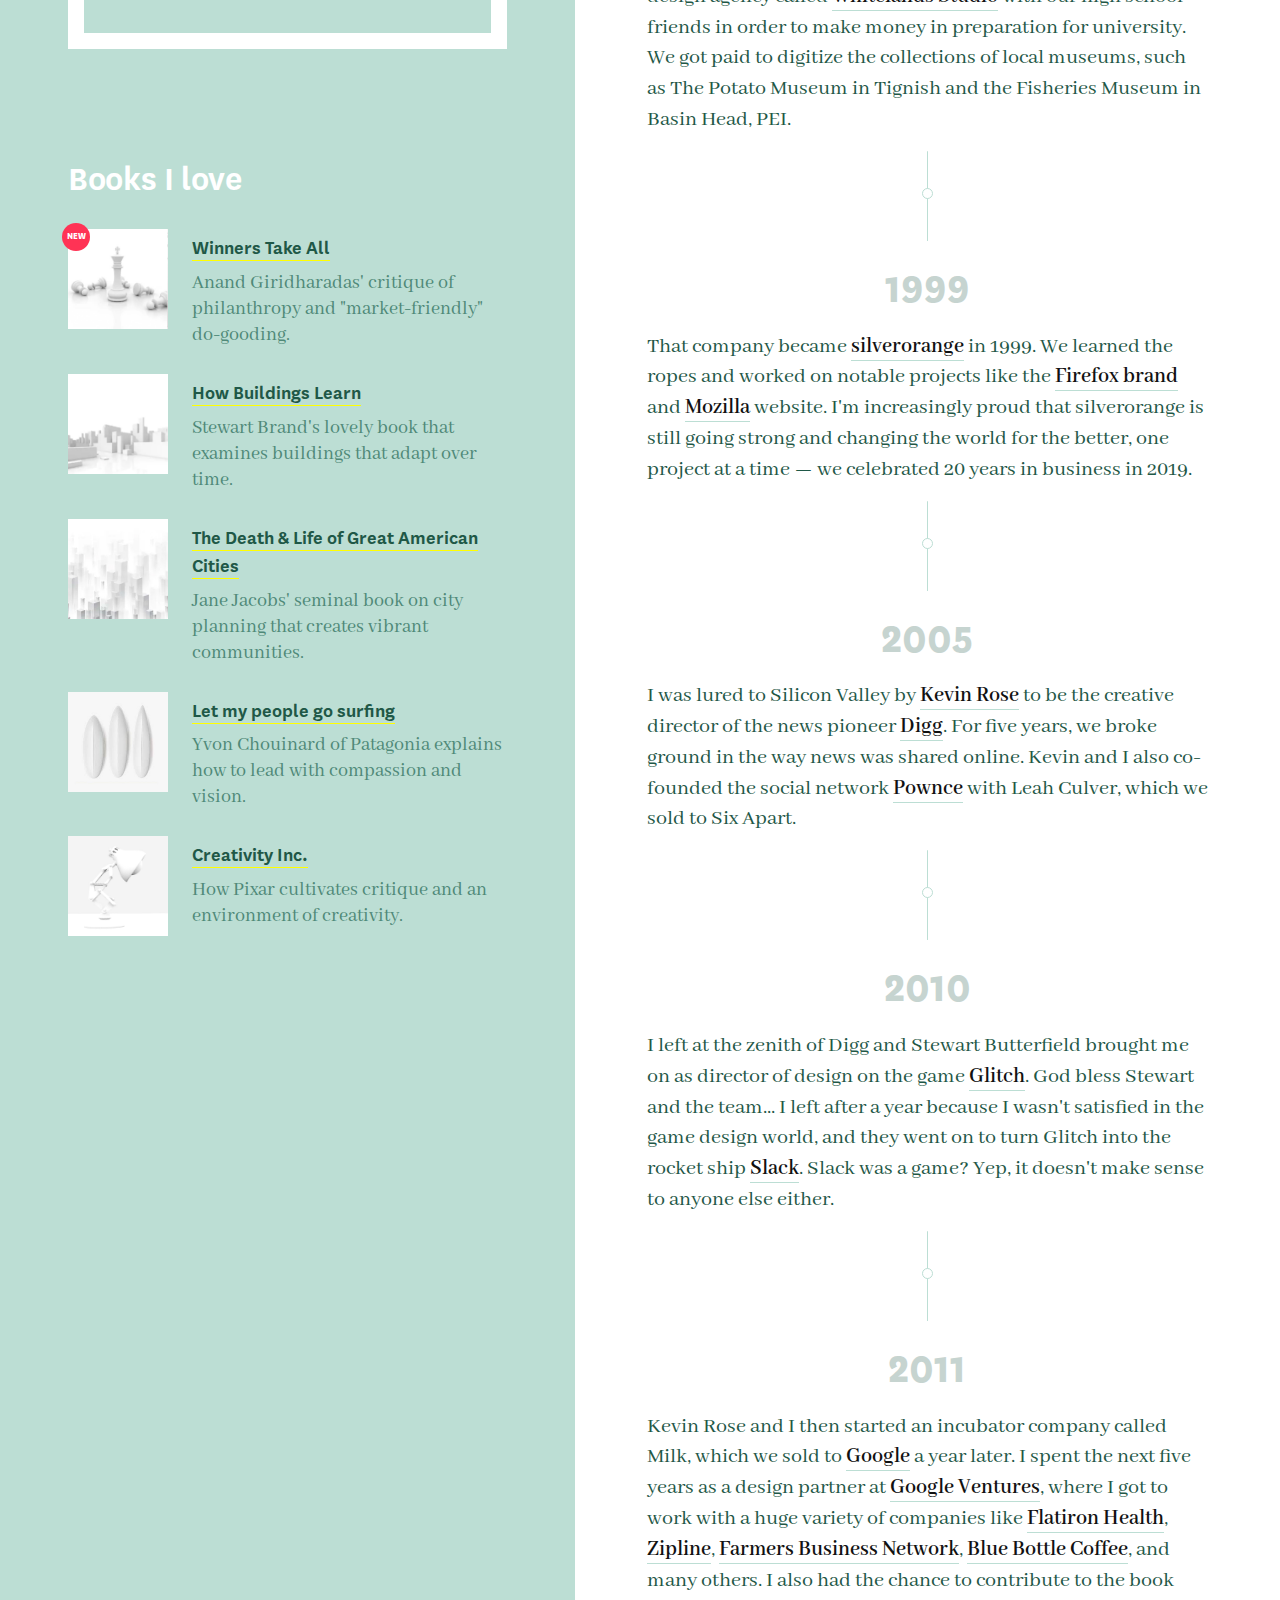
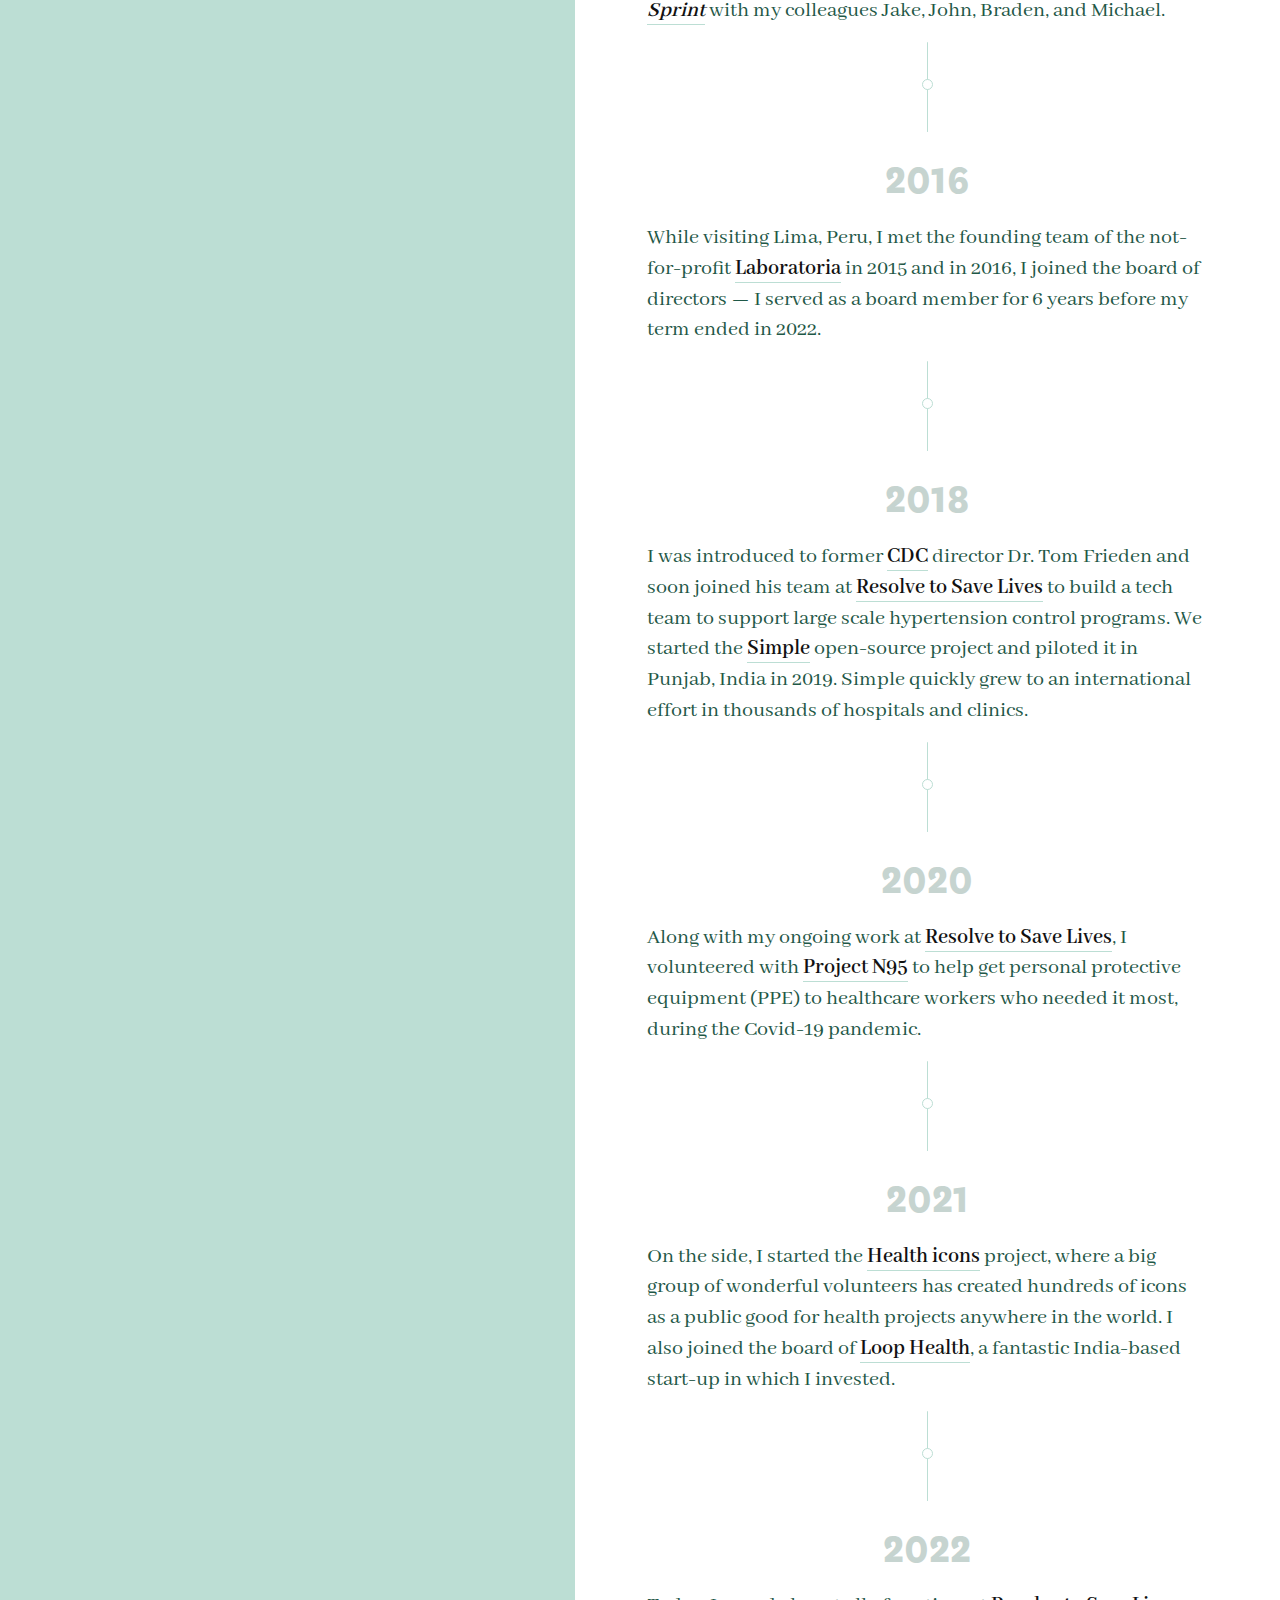
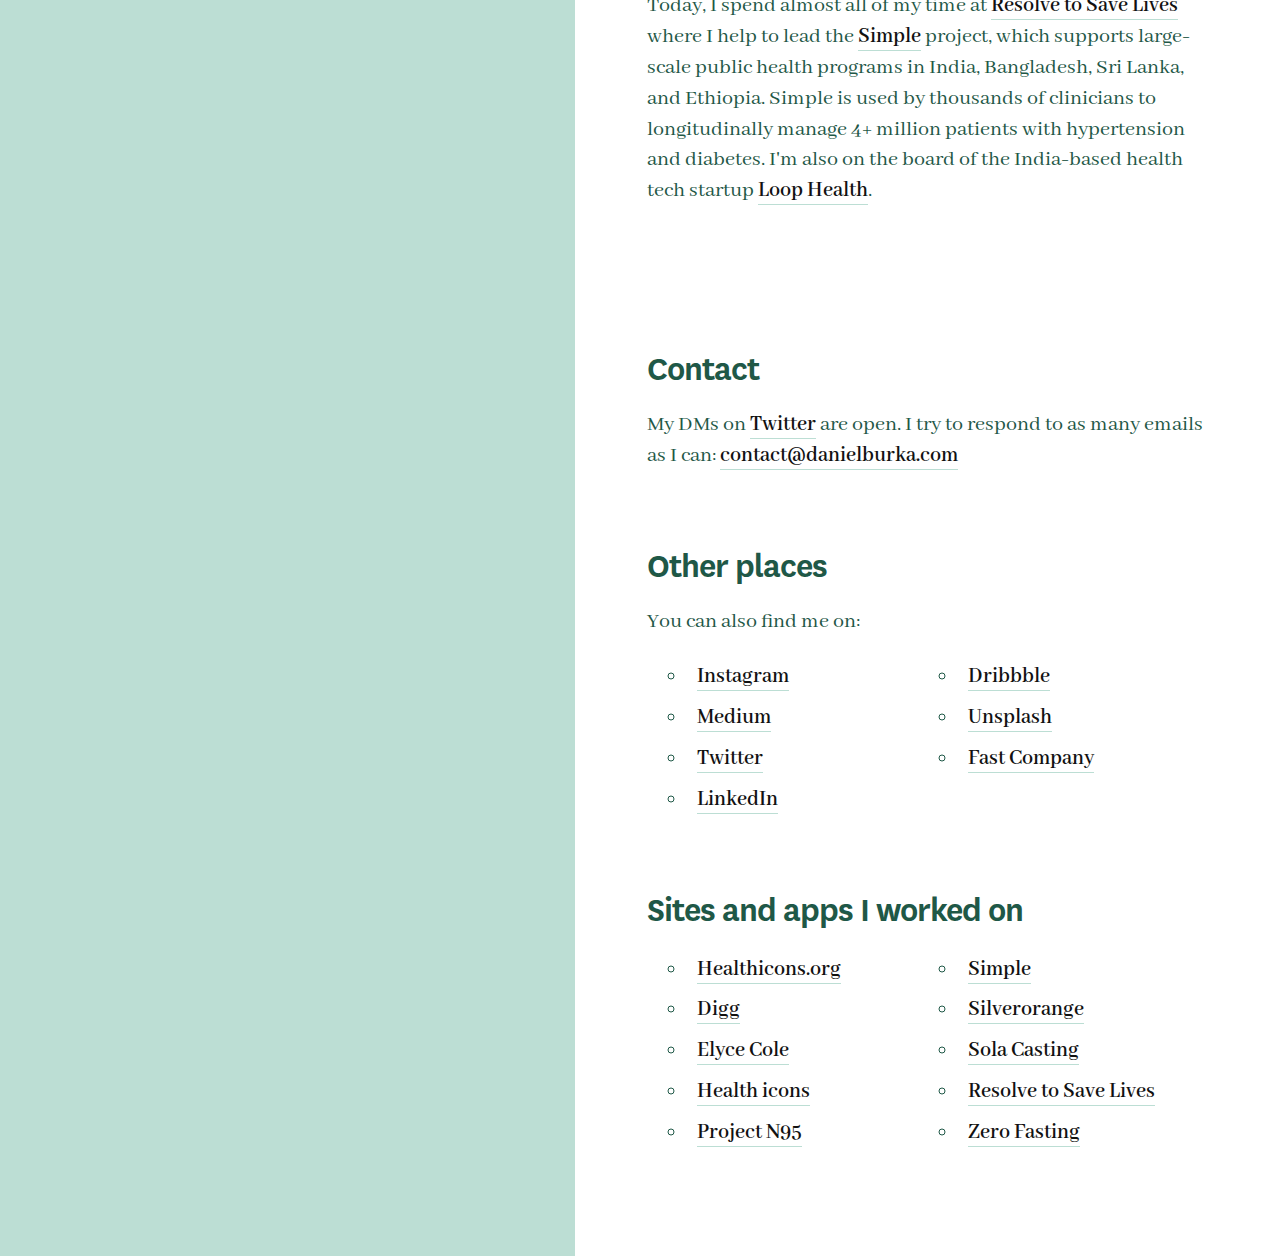
==== commit 2ed41f66: "Changed timeline" ====
--- a/index.html
+++ b/index.html
@@ -78,7 +78,7 @@
 			
 			<p class="story"><strong>2011</strong> Kevin Rose and I then started an incubator company called Milk, which we sold to <a href="http://google.com">Google</a> a year later. I spent the next five years as a design partner at <a href="http://gv.com">Google Ventures</a>, where I got to work with a huge variety of companies like <a href="http://flatiron.com">Flatiron Health</a>, <a href="http://flyzipline.com">Zipline</a>, <a href="http://farmersbuisnessnetwork.com">Farmers Business Network</a>, <a href="http://bluebottle.com">Blue Bottle Coffee</a>, and many others. I also had the chance to contribute to the book <a href="https://www.amazon.com/Sprint-Solve-Problems-Test-Ideas/dp/1442397683"><em>Sprint</em></a> with my colleagues Jake, John, Braden, and Michael.</p>
 			
-			<p class="story"><strong>2016</strong> While visiting Lima, Peru, I met the founding team of the not-for-profit <a href="https://www.laboratoria.la/en">Laboratoria</a> in 2015 and in 2016, I joined the board of directors.</p>
+			<p class="story"><strong>2016</strong> While visiting Lima, Peru, I met the founding team of the not-for-profit <a href="https://www.laboratoria.la/en">Laboratoria</a> in 2015 and in 2016, I joined the board of directors &#8212; I served as a board member for 6 years before my term ended in 2022.</p>
 			
 			<p class="story"><strong>2018</strong> I was introduced to former <a href="http://cdc.gov">CDC</a> director Dr. Tom Frieden and soon joined his team at <a href="http://resolvetosavelives.org">Resolve to Save Lives</a> to build a tech team to support large scale hypertension control programs. We started the <a href="https://simple.org">Simple</a> open-source project and piloted it in Punjab, India in 2019. Simple quickly grew to an international effort in thousands of hospitals and clinics.</p>
 			
@@ -86,7 +86,7 @@
 			
 			<p class="story"><strong>2021</strong> On the side, I started the <a href="https://healthicons.org">Health icons</a> project, where a big group of wonderful volunteers has created hundreds of icons as a public good for health projects anywhere in the world. I also joined the board of <a href="https://loophealth.com">Loop Health</a>, a fantastic India-based start-up in which I invested.</p>
 			
-			<p class="story"><strong>2022</strong> Today, I spend almost all of my time at <a href="http://resolvetosavelives.org">Resolve to Save Lives</a> where I help to lead the <a href="http://simple.org">Simple</a> project, which supports large-scale public health programs in India, Bangladesh, Sri Lanka, and Ethiopia. In April, a healthcare worker registered the 2-millionth patient into the Simple app. Today, I also serve on the board of the not-for-profit <a href="https://www.laboratoria.la/en">Laboratoria</a> and the health tech startup <a href="https://loophealth.com">Loop Health</a>.</p>
+			<p class="story"><strong>2022</strong> Today, I spend almost all of my time at <a href="http://resolvetosavelives.org">Resolve to Save Lives</a> where I help to lead the <a href="http://simple.org">Simple</a> project, which supports large-scale public health programs in India, Bangladesh, Sri Lanka, and Ethiopia. Simple is used by thousands of clinicians to longitudinally manage 4+ million patients with hypertension and diabetes. I'm also on the board of the India-based health tech startup <a href="https://loophealth.com">Loop Health</a>.</p>
 			
 			<h2 id="contact">Contact</h2>
 			<p>My DMs on <a href="https://twitter.com/dburka">Twitter</a> are open. I try to respond to as many emails as I can: <a href="mailto:contact@danielburka.com">contact@danielburka.com</a></p>
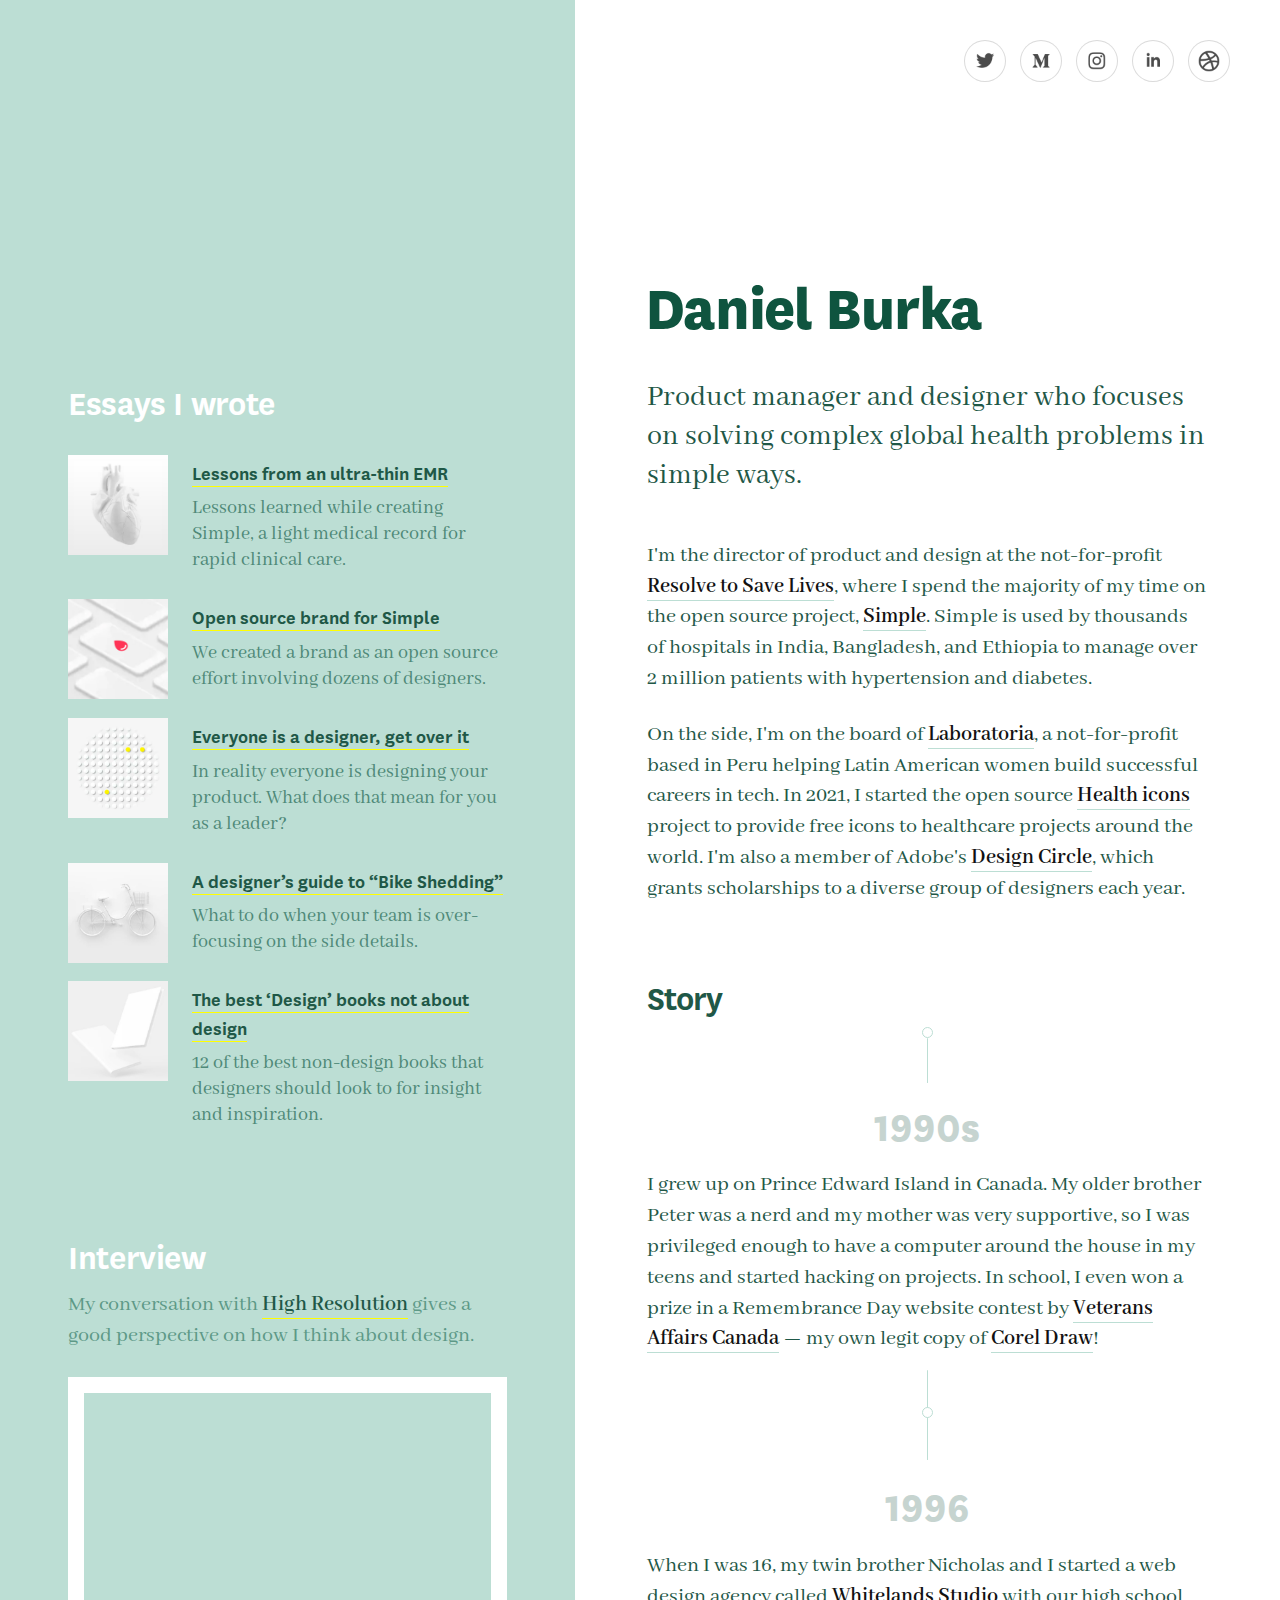
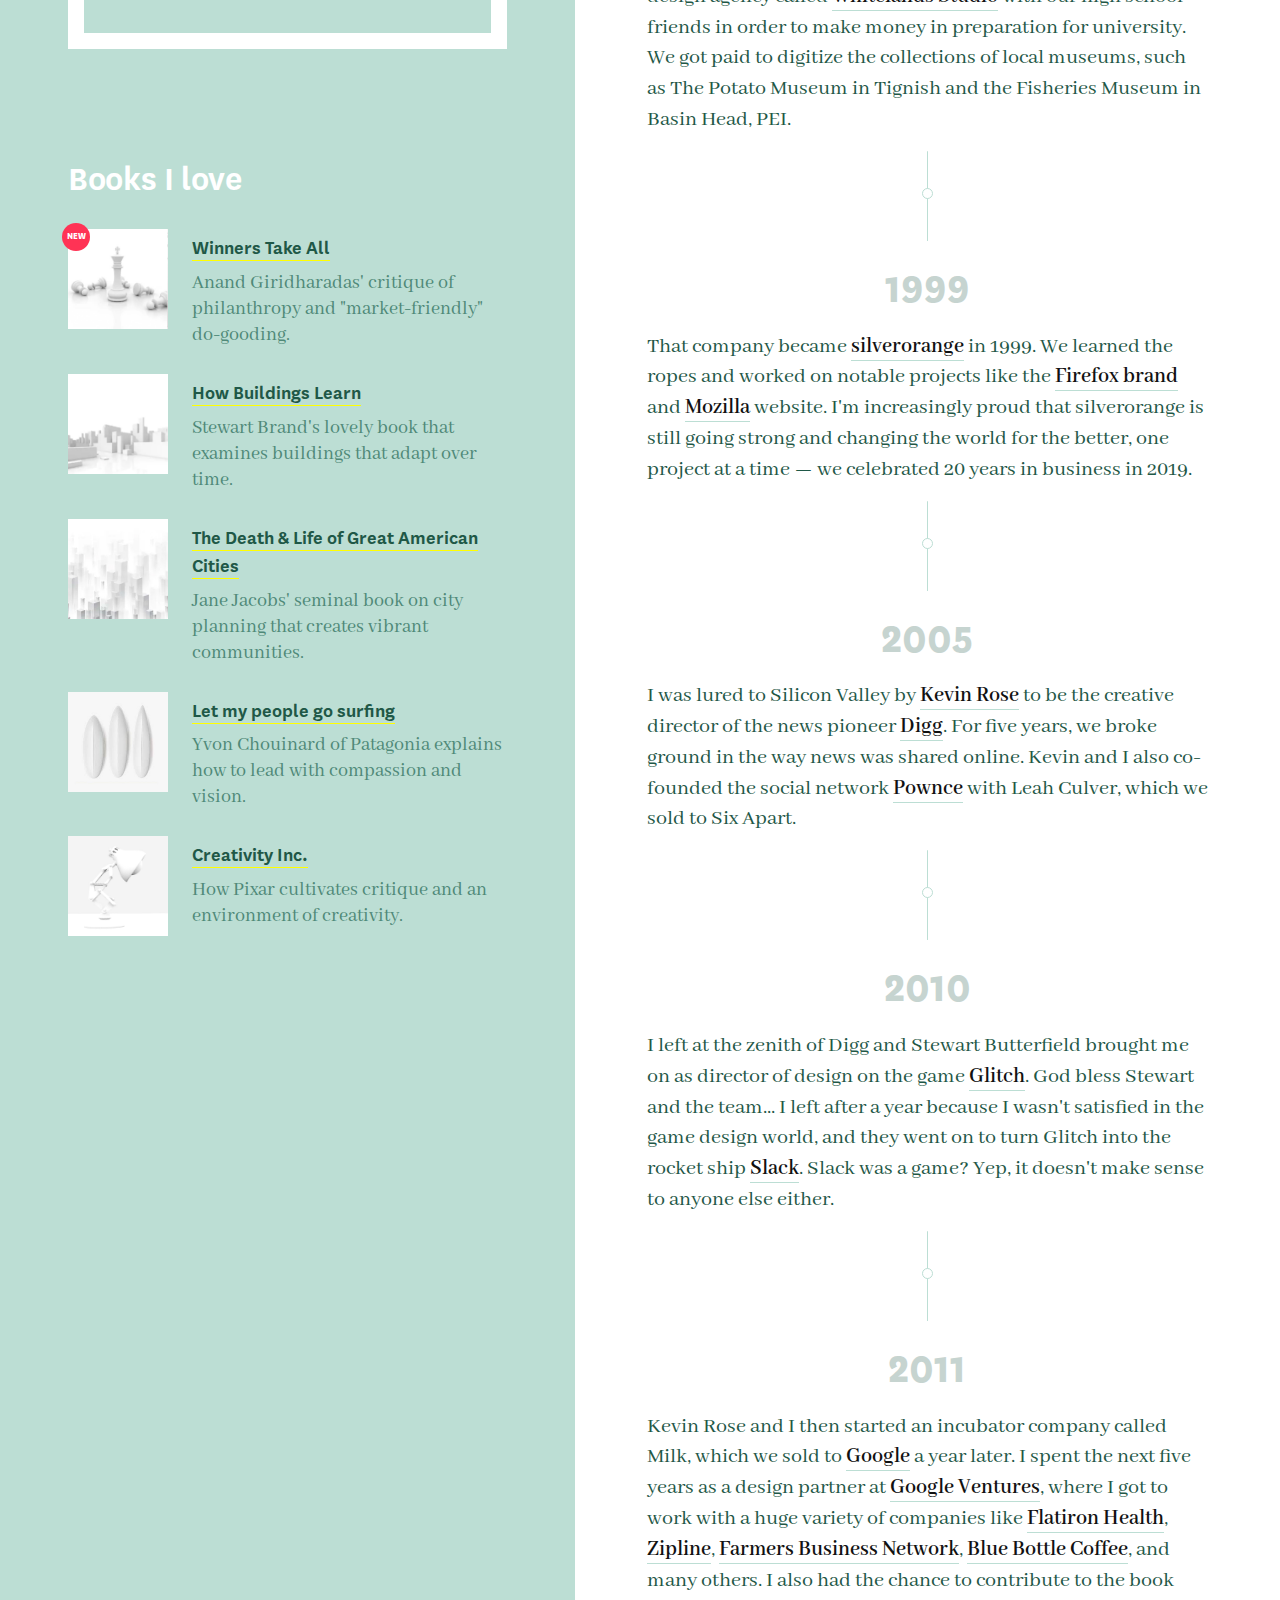
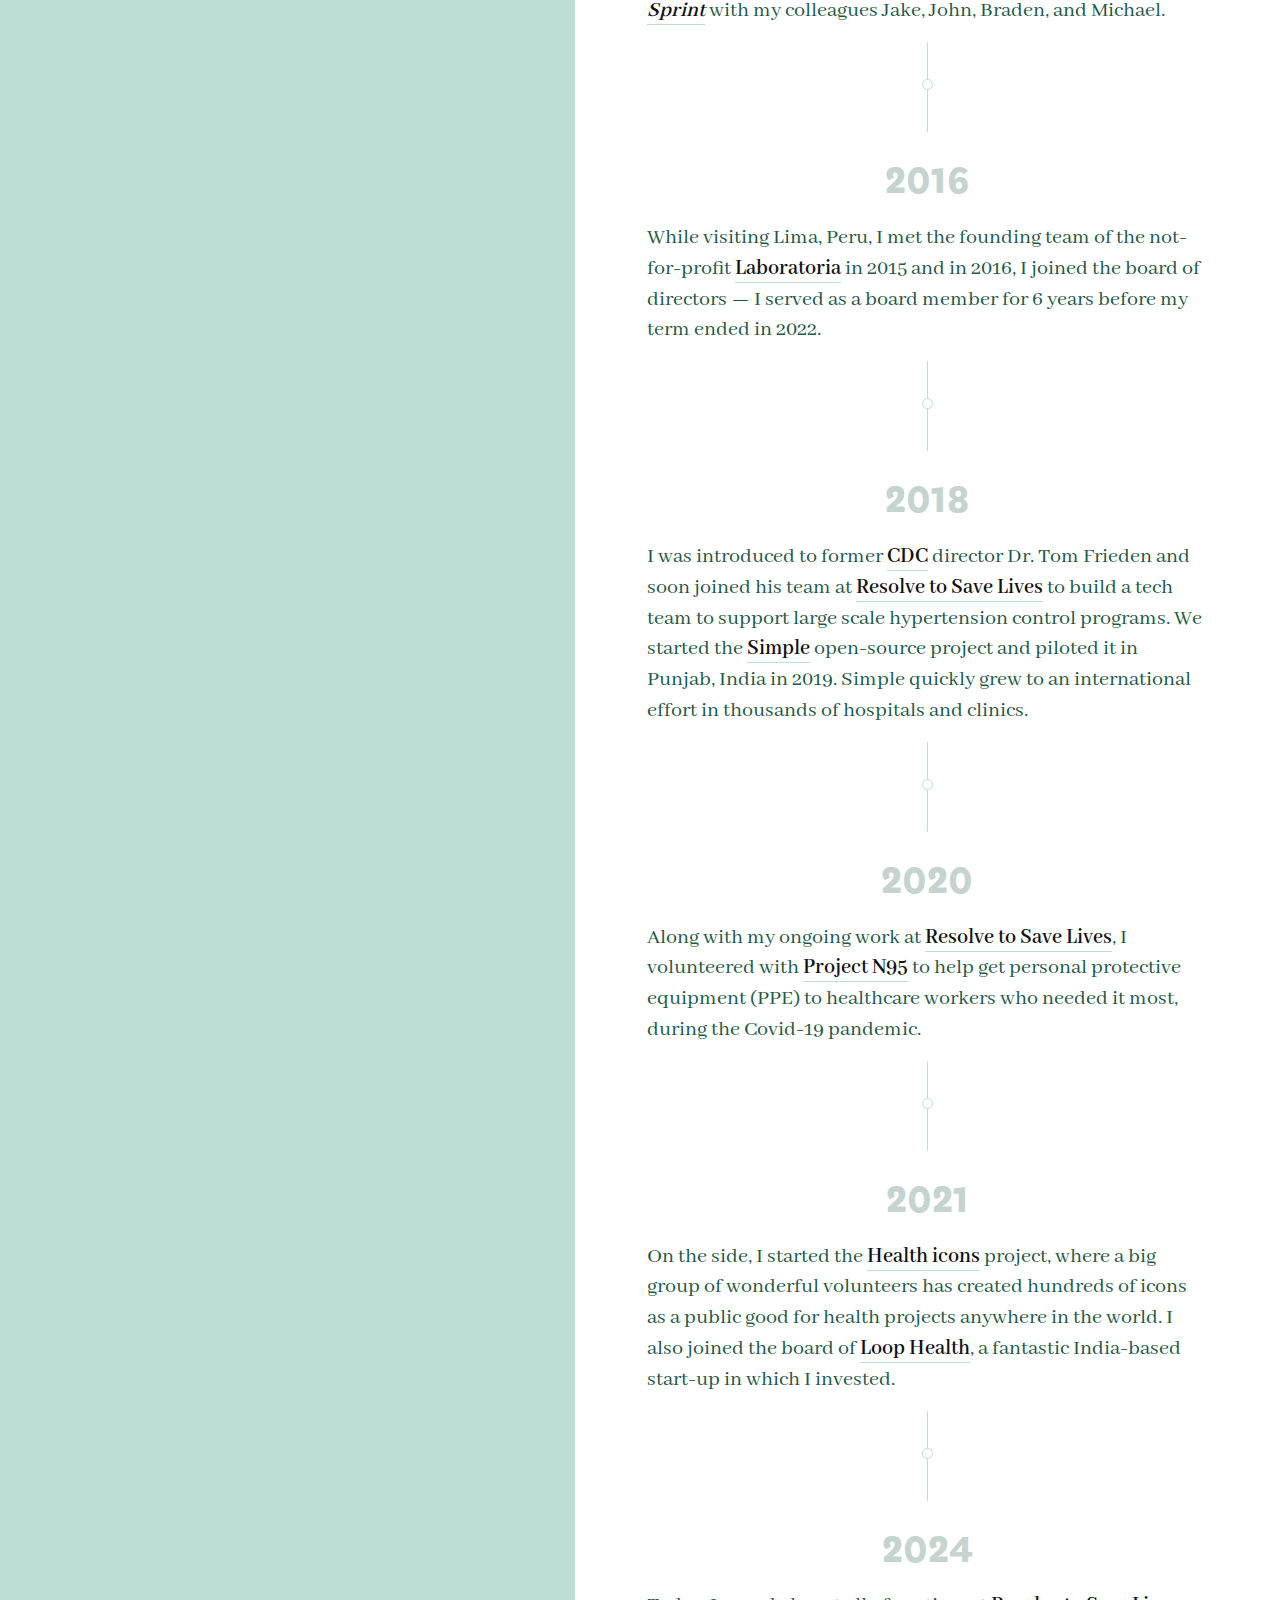
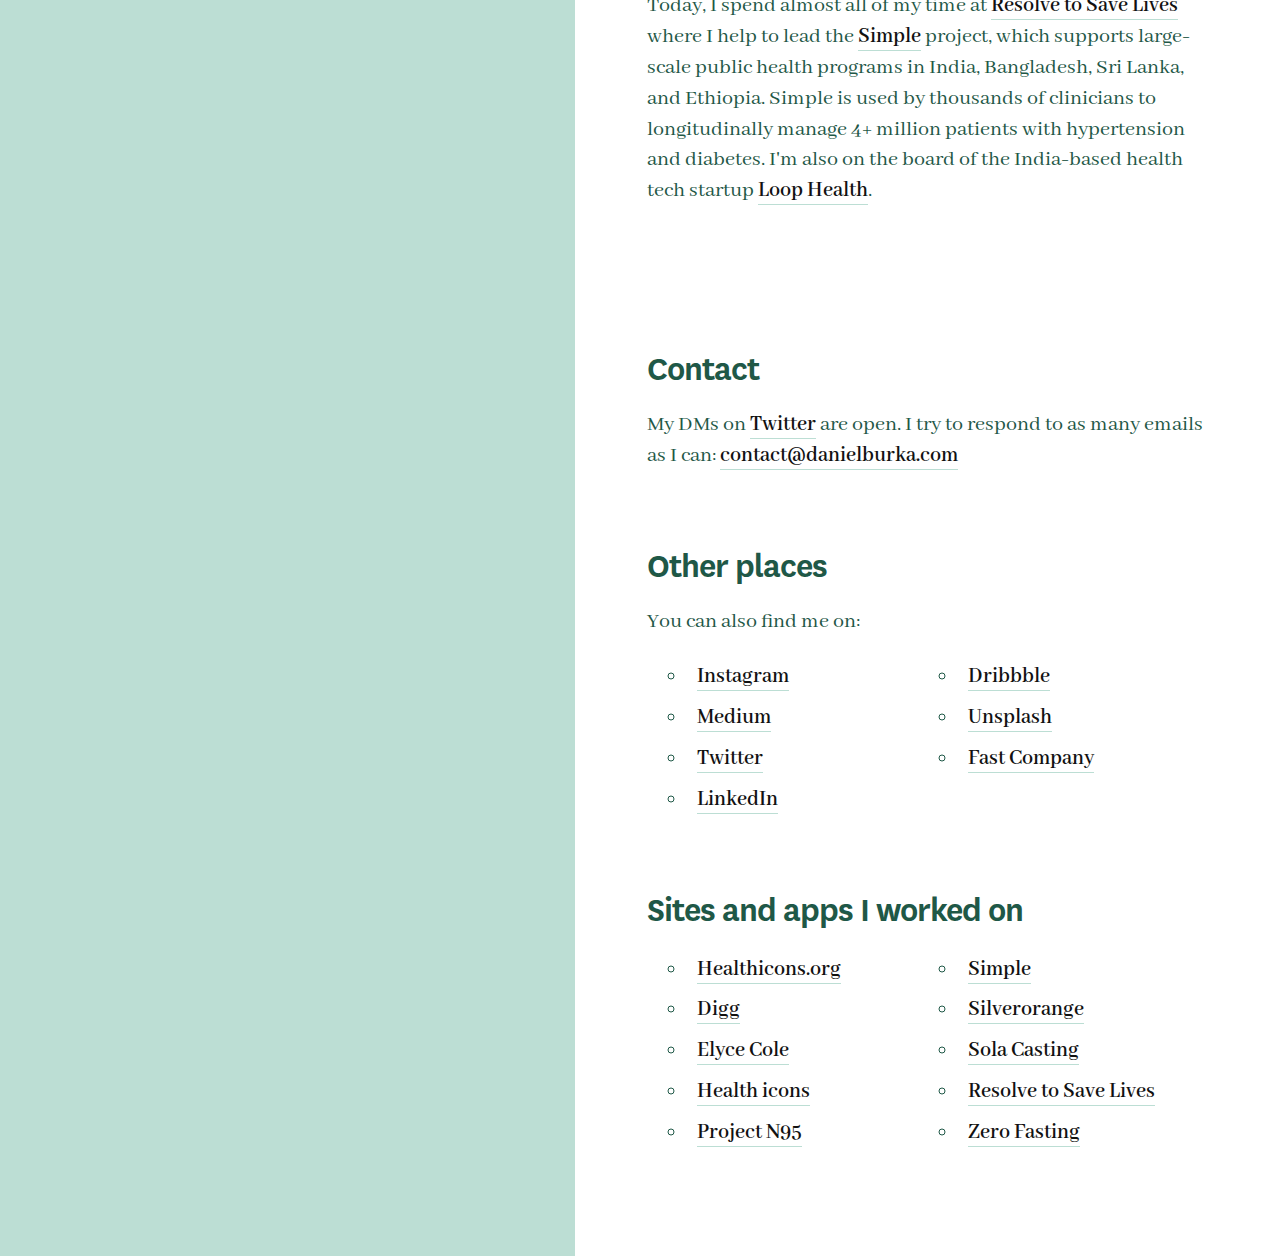
==== commit 35db047e: "Updated timeline" ====
--- a/index.html
+++ b/index.html
@@ -86,7 +86,7 @@
 			
 			<p class="story"><strong>2021</strong> On the side, I started the <a href="https://healthicons.org">Health icons</a> project, where a big group of wonderful volunteers has created hundreds of icons as a public good for health projects anywhere in the world. I also joined the board of <a href="https://loophealth.com">Loop Health</a>, a fantastic India-based start-up in which I invested.</p>
 			
-			<p class="story"><strong>2022</strong> Today, I spend almost all of my time at <a href="http://resolvetosavelives.org">Resolve to Save Lives</a> where I help to lead the <a href="http://simple.org">Simple</a> project, which supports large-scale public health programs in India, Bangladesh, Sri Lanka, and Ethiopia. Simple is used by thousands of clinicians to longitudinally manage 4+ million patients with hypertension and diabetes. I'm also on the board of the India-based health tech startup <a href="https://loophealth.com">Loop Health</a>.</p>
+			<p class="story"><strong>2024</strong> Today, I spend almost all of my time at <a href="http://resolvetosavelives.org">Resolve to Save Lives</a> where I help to lead the <a href="http://simple.org">Simple</a> project, which supports large-scale public health programs in India, Bangladesh, Sri Lanka, and Ethiopia. Simple is used by thousands of clinicians to longitudinally manage 4+ million patients with hypertension and diabetes. I'm also on the board of the India-based health tech startup <a href="https://loophealth.com">Loop Health</a>.</p>
 			
 			<h2 id="contact">Contact</h2>
 			<p>My DMs on <a href="https://twitter.com/dburka">Twitter</a> are open. I try to respond to as many emails as I can: <a href="mailto:contact@danielburka.com">contact@danielburka.com</a></p>
